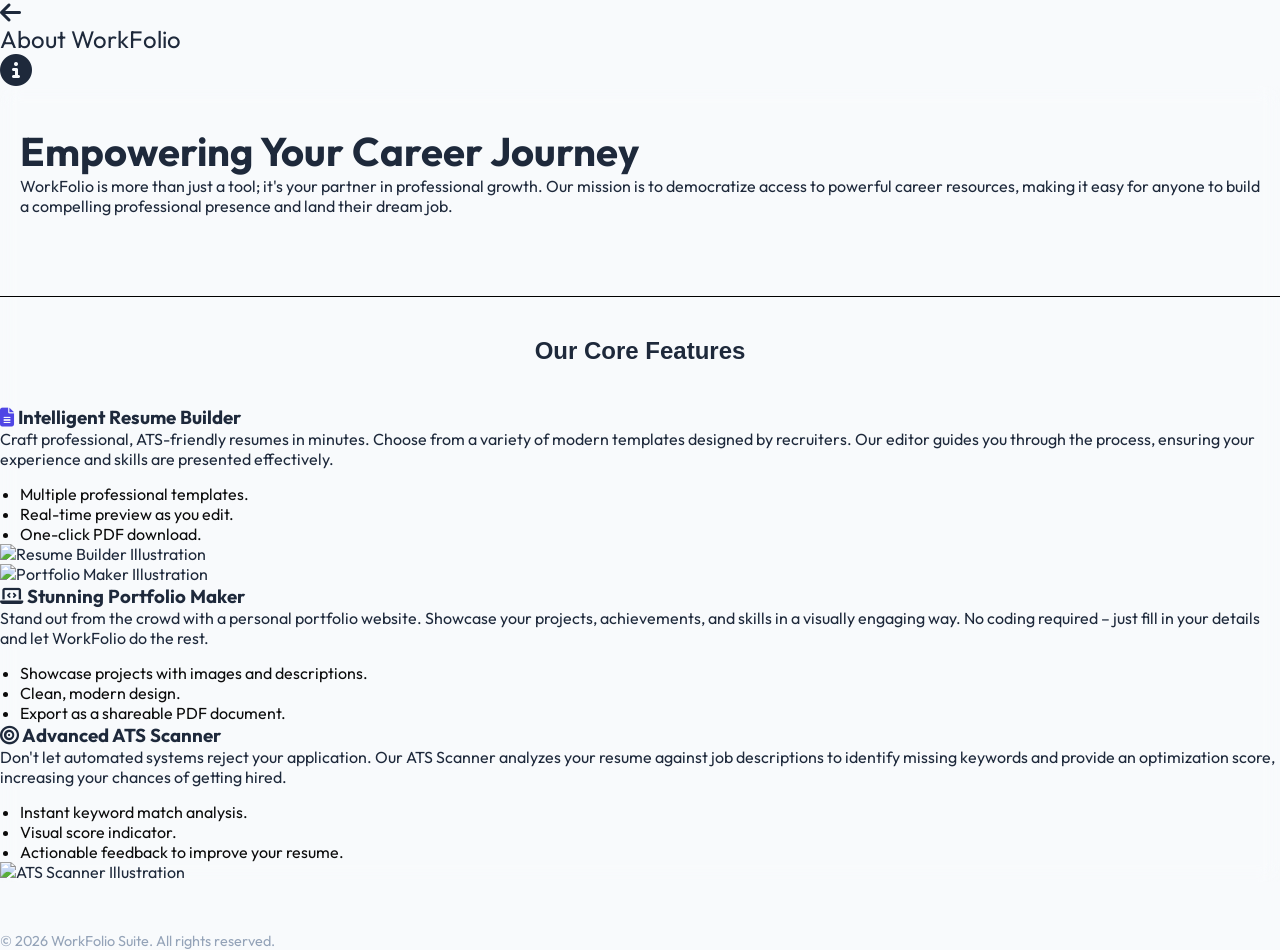
==== about.html @ a525a6b1 "Add files via upload" ====
<!DOCTYPE html>
<html lang="en">
<head>
    <meta charset="UTF-8">
    <meta name="viewport" content="width=device-width, initial-scale=1.0">
    <title>About Us | WorkFolio</title>
    <link rel="stylesheet" href="style.css">
    <link rel="stylesheet" href="https://cdnjs.cloudflare.com/ajax/libs/font-awesome/6.4.0/css/all.min.css">
</head>
<body>

    <nav class="navbar">
        <a href="index.html" class="logo" style="font-size: 1.5rem;">
            <i class="fas fa-arrow-left"></i>
        </a>
        <div class="logo-text" style="font-size: 1.5rem;">About WorkFolio</div>
        <i class="fas fa-info-circle fa-2x"></i>
    </nav>

    <div class="page-container" style="background: rgba(255, 255, 255, 0); backdrop-filter: blur(10px);">
        <section class="hero-section" style="min-height: auto; padding: 40px 20px;">
            <h1 class="hero-title" style="font-size: 2.5rem;">Empowering Your Career Journey</h1>
            <p class="intro-text">
                WorkFolio is more than just a tool; it's your partner in professional growth. 
                Our mission is to democratize access to powerful career resources, making it easy for anyone to build a compelling professional presence and land their dream job.
            </p>
        </section>
        
        <hr style="border: 0; border-top: 1px solid rgb(0, 0, 0); margin: 40px 0;">

        <section>
            <h2 style="text-align: center; font-family: 'Montserrat', sans-serif; margin-bottom: 40px; color: var(--dark);">Our Core Features</h2>
            
            <div class="info-container" style="gap: 60px;">
                
                <div class="info-content">
                    <div class="feature-box" style="border-left-color: var(--primary);">
                        <h3><i class="fas fa-file-alt" style="color: var(--primary);"></i> Intelligent Resume Builder</h3>
                        <p>
                            Craft professional, ATS-friendly resumes in minutes. Choose from a variety of modern templates designed by recruiters. Our editor guides you through the process, ensuring your experience and skills are presented effectively.
                        </p>
                        <ul style="margin-top: 15px; padding-left: 20px; color: #0c0c0c;">
                            <li>Multiple professional templates.</li>
                            <li>Real-time preview as you edit.</li>
                            <li>One-click PDF download.</li>
                        </ul>
                    </div>
                </div>
                <div class="tech-image-container">
                    <img src="C:\Users\MUHAMMED MEHRAJ\Downloads\file_00000000424471fa8d651b2b9f74dff1.png" alt="Resume Builder Illustration" class="tech-illustration" style="max-width: 400px;">
                </div>

                <div class="tech-image-container" style="order: 2;">
                    <img src="C:\Users\MUHAMMED MEHRAJ\Downloads\1770316056311.png" alt="Portfolio Maker Illustration" class="tech-illustration" style="max-width: 400px;">
                </div>
                <div class="info-content" style="order: 1;">
                    <div class="feature-box" style="border-left-color: var(--purple);">
                        <h3><i class="fas fa-laptop-code" style="color: var(--purple);"></i> Stunning Portfolio Maker</h3>
                        <p>
                            Stand out from the crowd with a personal portfolio website. Showcase your projects, achievements, and skills in a visually engaging way. No coding required – just fill in your details and let WorkFolio do the rest.
                        </p>
                        <ul style="margin-top: 15px; padding-left: 20px; color: #0c0c0c;">
                            <li>Showcase projects with images and descriptions.</li>
                            <li>Clean, modern design.</li>
                            <li>Export as a shareable PDF document.</li>
                        </ul>
                    </div>
                </div>

                <div class="info-content">
                    <div class="feature-box" style="border-left-color: var(--green);">
                        <h3><i class="fas fa-bullseye" style="color: var(--green);"></i> Advanced ATS Scanner</h3>
                        <p>
                            Don't let automated systems reject your application. Our ATS Scanner analyzes your resume against job descriptions to identify missing keywords and provide an optimization score, increasing your chances of getting hired.
                        </p>
                        <ul style="margin-top: 15px; padding-left: 20px; color: #0c0c0c;">
                            <li>Instant keyword match analysis.</li>
                            <li>Visual score indicator.</li>
                            <li>Actionable feedback to improve your resume.</li>
                        </ul>
                    </div>
                </div>
                <div class="tech-image-container">
                    <img src="C:\Users\MUHAMMED MEHRAJ\Downloads\file_00000000861c71fabd23d7d1073761e0.png" alt="ATS Scanner Illustration" class="tech-illustration" style="max-width: 400px;">
                </div>

            </div>
        </section>
    </div>
    
    <footer class="dashboard-footer" style="margin-top: 50px;">
        <p class="copyright">&copy; 2026 WorkFolio Suite. All rights reserved.</p>
    </footer>

</body>
</html>
---- style.css ----
@import url('https://fonts.googleapis.com/css2?family=Outfit:wght@300;400;600;800&display=swap');
@import url('https://fonts.googleapis.com/css2?family=Merriweather:wght@400;700&family=Open+Sans:wght@400;600;700&family=Playfair+Display:wght@700&display=swap');

:root {
    --primary: #4F46E5;
    --secondary: #ec4899;
    --text-dark: #1e293b;
    --text-light: #64748b;
    --glass-bg: rgba(255, 255, 255, 0.4);
    --glass-border: rgba(255, 255, 255, 0.6);
    --glass-shadow: 0 8px 32px 0 rgba(31, 38, 135, 0.07);
}

* { margin: 0; padding: 0; box-sizing: border-box; font-family: 'Outfit', sans-serif; }

/* === HIDE SCROLLBAR GLOBALLY === */
html, body {
    -ms-overflow-style: none;  /* IE and Edge */
    scrollbar-width: none;  /* Firefox */
}
::-webkit-scrollbar { display: none; /* Chrome, Safari and Opera */ }
html { scroll-behavior: smooth; }

body {
    background-color: #f8fafc;
    color: var(--text-dark);
    overflow-x: hidden;
    position: relative;
    min-height: 100vh;
}

/* === BACKGROUND ANIMATED ORBS === */
.bg-orb {
    position: fixed; border-radius: 50%; filter: blur(80px); z-index: -1;
    animation: floatOrb 20s infinite alternate ease-in-out;
}
.orb-1 { width: 500px; height: 500px; background: rgba(236, 72, 153, 0.2); top: -100px; left: -100px; }
.orb-2 { width: 600px; height: 600px; background: rgba(79, 70, 229, 0.2); bottom: -200px; right: -100px; animation-delay: -5s; }
.orb-3 { width: 400px; height: 400px; background: rgba(56, 189, 248, 0.2); top: 40%; left: 40%; animation-delay: -10s; }

@keyframes floatOrb {
    0% { transform: translate(0, 0) scale(1); }
    100% { transform: translate(50px, 50px) scale(1.1); }
}

/* === ADVANCED GLASSMORPHISM UTILITIES === */
.glass-panel, .glass-card, .glass-nav, .glass-footer {
    background: var(--glass-bg);
    backdrop-filter: blur(16px);
    -webkit-backdrop-filter: blur(16px);
    border: 1px solid var(--glass-border);
    box-shadow: var(--glass-shadow);
}

.text-gradient {
    background: linear-gradient(135deg, var(--primary), var(--secondary));
    -webkit-background-clip: text; background-clip: text; -webkit-text-fill-color: transparent;
}

/* === BUTTONS === */
.btn-gradient {
    background: linear-gradient(135deg, var(--primary), #8b5cf6);
    color: white; padding: 10px 24px; border-radius: 50px; text-decoration: none; font-weight: 600;
    transition: all 0.3s ease; display: inline-block; border: none; cursor: pointer;
    box-shadow: 0 4px 15px rgba(79, 70, 229, 0.3);
}
.btn-gradient:hover { transform: translateY(-2px); box-shadow: 0 8px 25px rgba(79, 70, 229, 0.4); }

.btn-outline {
    background: rgba(255, 255, 255, 0.5); color: var(--text-dark); padding: 10px 24px;
    border-radius: 50px; text-decoration: none; font-weight: 600; border: 1px solid var(--glass-border);
    transition: all 0.3s ease; display: inline-block; backdrop-filter: blur(5px);
}
.btn-outline:hover { background: white; transform: translateY(-2px); }

.btn-lg { padding: 14px 32px; font-size: 1.1rem; }
.btn-text { color: var(--text-dark); text-decoration: none; font-weight: 600; margin-right: 20px; transition: 0.3s; }
.btn-text:hover { color: var(--primary); }

/* === UNIVERSAL NAVBAR & HAMBURGER MENU === */
.glass-nav {
    position: fixed; 
    top: 20px; 
    left: 50%; 
    transform: translateX(-50%); 
    width: 90%; 
    max-width: 650px; 
    border-radius: 50px; 
    padding: 15px 30px; 
    display: flex !important; 
    justify-content: space-between !important; 
    align-items: center !important; 
    z-index: 1000;
}

.logo { display: flex; align-items: center; gap: 10px; font-weight: 800; font-size: 1.5rem; text-decoration: none; color: var(--text-dark); }

/* Force 3-Line Icon (Always block) */
.menu-toggle { display: block !important; font-size: 1.5rem; color: var(--text-dark); cursor: pointer; transition: 0.3s; }
.menu-toggle:hover { color: var(--primary); }

/* The Hidden Glass Menu */
.nav-links {
    position: absolute !important; top: 80px; right: -150%; 
    width: 260px; background: var(--glass-bg); backdrop-filter: blur(20px); -webkit-backdrop-filter: blur(20px);
    border: 1px solid var(--glass-border); box-shadow: 0 20px 40px rgba(0,0,0,0.1); border-radius: 24px;
    display: flex !important; flex-direction: column; align-items: flex-start; padding: 25px; transition: 0.4s cubic-bezier(0.4, 0, 0.2, 1);
}

.nav-links.active { right: 0 !important; }

.nav-links a {
    text-decoration: none; color: var(--text-dark); font-weight: 500; margin: 10px 0; width: 100%;
    border-bottom: 1px solid rgba(0,0,0,0.05); padding-bottom: 10px; transition: 0.3s;
}
.nav-links a:hover { color: var(--primary); }

.menu-auth { display: flex; flex-direction: column; align-items: flex-start; width: 100%; margin-top: 15px; }
.menu-auth .btn-gradient { text-align: center; display: block; width: 100%; border-bottom: none; padding: 12px; }

/* === HERO SECTION === */
.hero { min-height: 100vh; display: flex; align-items: center; justify-content: center; position: relative; padding: 120px 20px 60px; }
.hero-content { max-width: 800px; text-align: center; padding: 60px; border-radius: 30px; position: relative; z-index: 2; }
.hero h1 { font-size: clamp(3rem, 6vw, 5rem); font-weight: 800; line-height: 1.1; margin-bottom: 20px; }
.hero p { font-size: 1.2rem; color: var(--text-light); margin-bottom: 40px; line-height: 1.6; }
.button-group { display: flex; gap: 20px; justify-content: center; flex-wrap: wrap; }

.floating-icon { position: absolute; width: 60px; height: 60px; border-radius: 20px; background: rgba(255,255,255,0.7); backdrop-filter: blur(10px); border: 1px solid white; display: flex; align-items: center; justify-content: center; font-size: 1.8rem; box-shadow: var(--glass-shadow); z-index: 1; }
.float-fast { animation: float 3s ease-in-out infinite; }
.float-medium { animation: float 4s ease-in-out infinite 1s; }
.float-slow { animation: float 5s ease-in-out infinite 2s; }
@keyframes float { 0%, 100% { transform: translateY(0); } 50% { transform: translateY(-20px); } }

/* === GENERAL SECTIONS === */
.section-padding { padding: 80px 5%; max-width: 1200px; margin: 0 auto; scroll-margin-top: 100px; }
.section-title { text-align: center; margin-bottom: 50px; }
.section-title h2 { font-size: 2.5rem; font-weight: 800; color: var(--text-dark); }

/* === FEATURES GRID === */
.features-grid { display: grid; grid-template-columns: repeat(auto-fit, minmax(300px, 1fr)); gap: 30px; }
.glass-card { padding: 40px 30px; border-radius: 24px; text-align: center; transition: all 0.4s ease; }
.glass-card:hover { transform: translateY(-10px); }
.glowing-card { background: rgba(255, 255, 255, 0.6); box-shadow: 0 0 40px rgba(56, 189, 248, 0.3), inset 0 0 0 1px rgba(255,255,255,0.8); transform: scale(1.05); }
.glowing-card:hover { transform: translateY(-10px) scale(1.05); box-shadow: 0 0 60px rgba(56, 189, 248, 0.4); }
.icon-wrapper { width: 70px; height: 70px; border-radius: 20px; display: inline-flex; align-items: center; justify-content: center; font-size: 2rem; margin-bottom: 25px; box-shadow: 0 10px 20px rgba(0,0,0,0.1); }
.text-white { color: white; }
.glass-card h3 { font-size: 1.4rem; margin-bottom: 15px; color: var(--text-dark); }
.glass-card p { color: var(--text-light); line-height: 1.6; }

/* === ABOUT SECTION === */
.about-grid { display: grid; grid-template-columns: 1fr 1fr; gap: 50px; padding: 60px; border-radius: 30px; align-items: center; }
.about-text h2 { font-size: 2.5rem; margin-bottom: 20px; }
.about-text p { color: var(--text-light); line-height: 1.7; margin-bottom: 20px; font-size: 1.1rem; }
.about-visual { text-align: center; max-width: 100%; display: flex; justify-content: center; align-items: center; }
.about-visual img { width: 100%; max-width: 500px; animation: float 4s ease-in-out infinite; filter: drop-shadow(0 15px 25px rgba(37, 99, 235, 0.3)); }

/* === FAQ SECTION === */
.faq-container { padding: 40px; border-radius: 30px; max-width: 800px; margin: 0 auto; }
details { background: rgba(255,255,255,0.5); margin-bottom: 15px; border-radius: 16px; border: 1px solid white; transition: 0.3s; }
details[open] { background: white; box-shadow: 0 10px 25px rgba(0,0,0,0.05); }
summary { padding: 20px 25px; cursor: pointer; font-weight: 600; list-style: none; display: flex; justify-content: space-between; align-items: center; }
summary::-webkit-details-marker { display: none; }
summary::after { content: '\f078'; font-family: "Font Awesome 6 Free"; font-weight: 900; color: var(--primary); transition: 0.3s; }
details[open] summary::after { transform: rotate(180deg); }
.faq-content { padding: 0 25px 25px; color: var(--text-light); line-height: 1.6; border-top: 1px solid rgba(0,0,0,0.05); margin-top: 10px; padding-top: 15px; }

/* === FOOTER === */
.glass-footer { margin-top: 100px; border-radius: 30px 30px 0 0; border-bottom: none; }
.footer-content { max-width: 1200px; margin: 0 auto; padding: 40px 20px; display: flex; justify-content: space-between; align-items: center; flex-wrap: wrap; gap: 20px; }
.footer-links a { margin: 0 15px; text-decoration: none; color: var(--text-light); transition: 0.3s; font-weight: 500; }
.footer-links a:hover { color: var(--primary); }
.copyright { color: #94a3b8; font-size: 0.9rem; }

/* === SCROLL REVEAL ANIMATIONS === */
.reveal { opacity: 0; transform: translateY(40px); transition: 0.8s all cubic-bezier(0.4, 0, 0.2, 1); }
.reveal.active { opacity: 1; transform: translateY(0); }
.reveal-down { opacity: 0; transform: translateY(-40px); transition: 0.8s all cubic-bezier(0.4, 0, 0.2, 1); }
.reveal-down.active { opacity: 1; transform: translateY(0); }

/* =========================================
   AUTHENTICATION PAGE STYLES (LOGIN/REGISTER)
   ========================================= */
.auth-wrapper { min-height: 100vh; display: flex; align-items: center; justify-content: center; padding: 20px; position: relative; z-index: 2; }
.auth-box { width: 100%; max-width: 450px; padding: 50px 40px; border-radius: 30px; text-align: center; box-shadow: 0 20px 40px rgba(0,0,0,0.1); }
.auth-header { margin-bottom: 30px; }
.auth-header h2 { font-size: 2.2rem; font-weight: 800; margin-bottom: 5px; }
.input-group { position: relative; margin-bottom: 20px; }
.input-group i { position: absolute; left: 20px; top: 50%; transform: translateY(-50%); color: var(--text-light); font-size: 1.1rem; }
.input-group input { width: 100%; padding: 16px 16px 16px 50px; border-radius: 16px; border: 2px solid rgba(255, 255, 255, 0.6); background: rgba(255, 255, 255, 0.4); font-size: 1rem; color: var(--text-dark); outline: none; transition: all 0.3s ease; backdrop-filter: blur(5px); }
.input-group input:focus { background: white; border-color: var(--primary); box-shadow: 0 0 0 4px rgba(79, 70, 229, 0.15); }
.toggle-text { margin-top: 25px; color: var(--text-light); font-size: 0.95rem; }
.toggle-text span { color: var(--primary); font-weight: 800; cursor: pointer; transition: 0.3s; }
.toggle-text span:hover { color: var(--secondary); }

/* =========================================
   RESUME STUDIO STYLES
   ========================================= */
.builder-step { display: none; animation: fadeIn 0.4s ease; }
.builder-step.active-step { display: block; }
@keyframes fadeIn { from { opacity: 0; transform: translateY(10px); } to { opacity: 1; transform: translateY(0); } }
.app-container { display: grid; grid-template-columns: 320px 1fr; height: calc(100vh - 120px); gap: 30px; }
.sidebar { padding: 30px; overflow-y: auto; border-radius: 24px; display: flex; flex-direction: column; }
.preview-area { display: flex; justify-content: center; align-items: flex-start; overflow-y: auto; padding-bottom: 50px; }
.color-swatches { display: flex; gap: 10px; }
.swatch { width: 35px; height: 35px; border-radius: 50%; cursor: pointer; border: 2px solid white; box-shadow: var(--glass-shadow); transition: 0.2s; }
.swatch:hover { transform: scale(1.15); }
[contenteditable="true"] { outline: none; transition: background 0.2s, box-shadow 0.2s; border-radius: 4px; }
[contenteditable="true"]:hover { background: rgba(0, 0, 0, 0.03); box-shadow: 0 0 0 2px dashed rgba(200, 200, 200, 0.5); cursor: text; }
[contenteditable="true"]:focus { background: rgba(79, 70, 229, 0.05); box-shadow: 0 0 0 2px solid rgba(79, 70, 229, 0.3); }

/* Base Paper Layout */
.paper { 
    --res-theme: #1E293B; --res-text: #333; --res-font-main: 'Open Sans', sans-serif; --res-font-head: 'Open Sans', sans-serif; 
    background: white; width: 210mm; min-height: 297mm; box-shadow: 0 20px 50px rgba(0,0,0,0.15); margin: 0 auto; 
    transition: all 0.4s ease; box-sizing: border-box; font-family: var(--res-font-main); color: var(--res-text); text-align: left; 
}
.paper h1, .paper h2, .paper h3, .paper h4 { font-family: var(--res-font-head); margin: 0; }
.res-heading { margin-bottom: 12px; font-weight: 700; text-transform: uppercase; letter-spacing: 1px; }
.res-section { margin-bottom: 25px; }
.res-job-block { margin-bottom: 20px; }

/* === PURE CSS MINI-RESUME THUMBNAILS (1 to 8) === */
.css-thumb { width: 100%; height: 200px; background: white; border-radius: 12px; margin-bottom: 20px; box-shadow: 0 4px 10px rgba(0,0,0,0.05); border: 1px solid rgba(0,0,0,0.08); position: relative; overflow: hidden; }

/* 1. Executive */
.thumb-executive { border-top: 8px solid #1E293B; }
.thumb-executive::before { content: ''; position: absolute; top: 20px; left: 50%; transform: translateX(-50%); width: 40%; height: 8px; background: #1E293B; border-radius: 4px; box-shadow: 0 15px 0 -2px #94a3b8, 0 40px 0 -3px #cbd5e1, 0 55px 0 -3px #cbd5e1; }

/* 2. Innovator */
.thumb-innovator { background: linear-gradient(90deg, #1E293B 35%, #fff 35%); }
.thumb-innovator::before { content: ''; position: absolute; top: 20px; right: 10%; width: 45%; height: 8px; background: #cbd5e1; border-radius: 4px; box-shadow: 0 20px 0 0 #e2e8f0, 0 40px 0 0 #e2e8f0, 0 60px 0 0 #e2e8f0; }
.thumb-innovator::after { content: ''; position: absolute; top: 20px; left: 8%; width: 19%; height: 6px; background: rgba(255,255,255,0.7); border-radius: 3px; box-shadow: 0 15px 0 0 rgba(255,255,255,0.3), 0 30px 0 0 rgba(255,255,255,0.3); }

/* 3. Creative */
.thumb-creative { background: linear-gradient(180deg, #2563EB 35%, #fff 35%); }
.thumb-creative::before { content: ''; position: absolute; top: 20px; left: 10%; width: 40%; height: 10px; background: rgba(255,255,255,0.9); border-radius: 4px; box-shadow: 0 15px 0 -2px rgba(255,255,255,0.6); }
.thumb-creative::after { content: ''; position: absolute; top: 90px; left: 10%; width: 50%; height: 6px; background: #cbd5e1; border-radius: 3px; box-shadow: 0 20px 0 0 #e2e8f0, 0 40px 0 0 #e2e8f0; }

/* 4. Minimalist */
.thumb-minimalist { background: #fff; }
.thumb-minimalist::before { content: ''; position: absolute; top: 25px; left: 10%; width: 50%; height: 10px; background: #333; border-radius: 2px; }
.thumb-minimalist::after { content: ''; position: absolute; top: 60px; left: 10%; width: 80%; height: 2px; background: #e2e8f0; box-shadow: 0 25px 0 0 #f1f5f9, 0 40px 0 0 #f1f5f9, 0 55px 0 0 #f1f5f9; }

/* 5. Modernist */
.thumb-modernist { background: #fff; }
.thumb-modernist::before { content: ''; position: absolute; top: 0; left: 0; width: 100%; height: 35px; background: #1E293B; }
.thumb-modernist::after { content: ''; position: absolute; top: 35px; left: 0; width: 30%; height: 100%; background: #f1f5f9; border-right: 1px solid #e2e8f0; }

/* 6. Professional */
.thumb-professional { background: #fff; border-top: 4px solid #1E293B; border-bottom: 4px solid #1E293B; }
.thumb-professional::before { content: ''; position: absolute; top: 25px; left: 15%; width: 70%; height: 6px; background: #333; box-shadow: 0 10px 0 0 #ccc; }
.thumb-professional::after { content: ''; position: absolute; top: 50px; left: 50%; transform: translateX(-50%); width: 90%; height: 2px; background: #1E293B; }

/* 7. Startup */
.thumb-startup { background: linear-gradient(90deg, #e0e7ff 30%, #fff 30%); }
.thumb-startup::before { content: ''; position: absolute; top: 25px; left: 35%; width: 40%; height: 12px; background: #4F46E5; border-radius: 6px; }
.thumb-startup::after { content: ''; position: absolute; top: 55px; left: 35%; width: 50%; height: 4px; background: #cbd5e1; border-radius: 2px; box-shadow: 0 15px 0 0 #e2e8f0, 0 30px 0 0 #e2e8f0; }

/* 8. Academic */
.thumb-academic { background: #fff; }
.thumb-academic::before { content: ''; position: absolute; top: 20px; left: 50%; transform: translateX(-50%); width: 60%; height: 6px; background: #000; box-shadow: 0 12px 0 0 #666, 0 24px 0 0 #999; }
.thumb-academic::after { content: ''; position: absolute; top: 60px; left: 20%; width: 60%; height: 1px; background: #000; box-shadow: 0 30px 0 0 #ccc, 0 45px 0 0 #ccc, 0 60px 0 0 #ccc; }

/* === FULL TEMPLATE LAYOUTS (1 to 8) === */
.tpl-executive { padding: 50px; --res-font-head: 'Merriweather', serif; }
.tpl-executive .res-header { text-align: center; border-bottom: 3px solid var(--res-theme); padding-bottom: 20px; margin-bottom: 30px; }
.tpl-executive h1 { font-size: 2.8rem; color: var(--res-theme); }
.tpl-executive h2 { font-size: 1.2rem; color: #555; margin-top: 5px; }
.tpl-executive .res-contact { margin-top: 10px; color: #666; font-size: 0.9rem; }
.tpl-executive .res-heading { color: var(--res-theme); font-size: 1.1rem; border-bottom: 1px solid #ccc; padding-bottom: 5px; }
.tpl-executive .res-layout-grid { display: block; } 

.tpl-innovator { padding: 0; --res-font-head: 'Outfit', sans-serif; display: flex; flex-direction: column; }
.tpl-innovator .res-header { background: #f8fafc; padding: 40px 50px; border-bottom: 1px solid #eee; }
.tpl-innovator h1 { font-size: 3rem; color: var(--res-theme); }
.tpl-innovator h2 { font-size: 1.3rem; color: #444; }
.tpl-innovator .res-contact { margin-top: 15px; color: #666; }
.tpl-innovator .res-layout-grid { display: grid; grid-template-columns: 2fr 1fr; } 
.tpl-innovator .res-main { padding: 40px 30px 40px 50px; }
.tpl-innovator .res-sidebar { background: var(--res-theme); color: white; padding: 40px 50px 40px 30px; height: 100%; }
.tpl-innovator .res-sidebar .res-heading { color: white; border-bottom: 1px solid rgba(255,255,255,0.2); }
.tpl-innovator .res-main .res-heading { color: var(--res-theme); }
.tpl-innovator .res-sidebar [contenteditable="true"]:hover { background: rgba(255,255,255,0.1); }
.tpl-innovator .res-sidebar .editable-text { color: rgba(255,255,255,0.9) !important; }

.tpl-creative { padding: 0; --res-font-head: 'Outfit', sans-serif; }
.tpl-creative .res-header { background: var(--res-theme); color: white; padding: 50px; }
.tpl-creative h1 { font-size: 3.5rem; font-weight: 800; line-height: 1.1; }
.tpl-creative h2 { font-size: 1.5rem; color: rgba(255,255,255,0.9); margin-top: 10px; font-weight: 300; }
.tpl-creative .res-contact { margin-top: 20px; color: rgba(255,255,255,0.8); }
.tpl-creative .res-layout-grid { display: flex; flex-direction: row-reverse; padding: 40px 50px; gap: 40px; }
.tpl-creative .res-main { flex: 2; }
.tpl-creative .res-sidebar { flex: 1; padding-left: 30px; border-left: 2px solid #eee; }
.tpl-creative .res-heading { background: #f1f5f9; padding: 8px 15px; border-left: 4px solid var(--res-theme); color: var(--text-dark); }

.tpl-minimalist { padding: 60px; --res-font-head: 'Playfair Display', serif; }
.tpl-minimalist .res-header { margin-bottom: 40px; }
.tpl-minimalist h1 { font-size: 3rem; color: var(--text-dark); letter-spacing: 2px; }
.tpl-minimalist h2 { font-size: 1rem; color: #888; text-transform: uppercase; letter-spacing: 3px; margin-top: 10px; }
.tpl-minimalist .res-contact { margin-top: 20px; color: #555; font-size: 0.85rem; }
.tpl-minimalist .res-layout-grid { display: block; }
.tpl-minimalist .res-heading { color: var(--text-dark); font-size: 1rem; letter-spacing: 2px; border-top: 1px solid #000; padding-top: 15px; margin-top: 30px; }
.tpl-minimalist .res-job-header { display: flex; justify-content: space-between; align-items: baseline; }

.tpl-modernist { padding: 0; --res-font-head: 'Outfit', sans-serif; display: flex; flex-direction: column; }
.tpl-modernist .res-header { background: var(--res-theme); color: white; padding: 40px 50px; text-align: left; }
.tpl-modernist h1 { font-size: 3rem; color: white; }
.tpl-modernist h2 { font-size: 1.2rem; color: rgba(255,255,255,0.8); margin-top: 5px; }
.tpl-modernist .res-contact { margin-top: 15px; color: rgba(255,255,255,0.6); }
.tpl-modernist .res-layout-grid { display: grid; grid-template-columns: 1fr 2fr; min-height: 800px; }
.tpl-modernist .res-sidebar { background: #f8fafc; padding: 40px; border-right: 1px solid #e2e8f0; }
.tpl-modernist .res-main { padding: 40px 50px; }
.tpl-modernist .res-heading { color: var(--res-theme); border-bottom: 2px solid var(--res-theme); padding-bottom: 5px; margin-bottom: 20px; }

.tpl-professional { padding: 50px; --res-font-head: 'Merriweather', serif; font-family: 'Merriweather', serif; }
.tpl-professional .res-header { text-align: center; border-top: 2px solid #000; border-bottom: 2px solid #000; padding: 25px 0; margin-bottom: 30px; }
.tpl-professional h1 { font-size: 2.5rem; text-transform: uppercase; letter-spacing: 2px; color: #000; }
.tpl-professional h2 { font-size: 1.1rem; color: #333; font-style: italic; margin-top: 10px; }
.tpl-professional .res-contact { margin-top: 10px; color: #444; font-size: 0.9rem; }
.tpl-professional .res-layout-grid { display: grid; grid-template-columns: 3fr 1fr; gap: 40px; }
.tpl-professional .res-heading { color: #000; text-transform: uppercase; font-size: 1rem; border-bottom: 1px solid #ccc; padding-bottom: 5px; }

.tpl-startup { padding: 40px; --res-font-head: 'Open Sans', sans-serif; }
.tpl-startup .res-header { margin-bottom: 40px; }
.tpl-startup h1 { font-size: 3.2rem; font-weight: 800; color: var(--res-theme); }
.tpl-startup h2 { font-size: 1.3rem; color: #555; background: rgba(0,0,0,0.05); display: inline-block; padding: 5px 15px; border-radius: 20px; margin-top: 10px; }
.tpl-startup .res-contact { margin-top: 15px; color: #666; }
.tpl-startup .res-layout-grid { display: grid; grid-template-columns: 1fr 2.5fr; gap: 30px; }
.tpl-startup .res-sidebar { background: rgba(79, 70, 229, 0.05); padding: 30px; border-radius: 20px; }
.tpl-startup .res-heading { color: var(--res-theme); display: flex; align-items: center; gap: 10px; }
.tpl-startup .res-heading::before { content: ''; width: 10px; height: 10px; background: var(--res-theme); border-radius: 50%; }

.tpl-academic { padding: 50px 80px; --res-font-head: 'Playfair Display', serif; }
.tpl-academic .res-header { text-align: center; margin-bottom: 40px; }
.tpl-academic h1 { font-size: 2.8rem; color: #000; }
.tpl-academic h2 { font-size: 1.2rem; color: #555; margin-top: 5px; }
.tpl-academic .res-contact { margin-top: 10px; color: #333; }
.tpl-academic .res-layout-grid { display: block; }
.tpl-academic .res-sidebar { margin-top: 30px; }
.tpl-academic .res-heading { color: #000; text-align: center; border-top: 1px solid #000; border-bottom: 1px solid #000; padding: 8px 0; margin-top: 30px; margin-bottom: 20px; }
/* === 9. CSS THUMBNAIL: THE VISIONARY === */
.thumb-visionary { background: #fff; }
.thumb-visionary::before { 
    content: ''; position: absolute; top: 0; left: 0; width: 100%; height: 50px; background: var(--primary); 
}
.thumb-visionary::after { 
    content: ''; position: absolute; top: 70px; left: 10%; width: 50%; height: 6px; background: #333; 
    box-shadow: 0 15px 0 0 #cbd5e1, 0 30px 0 0 #cbd5e1; 
}

/* === 9. FULL TEMPLATE: THE VISIONARY === */
.tpl-visionary { padding: 0; --res-font-head: 'Outfit', sans-serif; }
.tpl-visionary .res-header { background: var(--primary); color: white; padding: 60px 50px 40px; }
.tpl-visionary h1 { font-size: 3.5rem; font-weight: 800; letter-spacing: -1px; margin-bottom: 5px; }
.tpl-visionary h2 { font-size: 1.4rem; color: rgba(255,255,255,0.9); font-weight: 400; }
.tpl-visionary .res-contact { margin-top: 15px; color: rgba(255,255,255,0.8); font-size: 0.95rem; }
.tpl-visionary .res-layout-grid { display: grid; grid-template-columns: 2fr 1fr; gap: 40px; padding: 40px 50px; }
.tpl-visionary .res-heading { 
    color: var(--primary); 
    text-transform: uppercase; 
    font-weight: 800; 
    font-size: 1.1rem; 
    border-bottom: 2px solid var(--primary); 
    padding-bottom: 8px; 
    margin-bottom: 20px; 
    letter-spacing: 1px; 
}
/* =========================================
   ULTIMATE MOBILE RESPONSIVE DESIGN
   ========================================= */

/* Tablets & Small Laptops */
@media (max-width: 1024px) {
    .app-container { display: flex; flex-direction: column; height: auto; overflow-y: visible; gap: 20px; }
    .sidebar { width: 100%; border-right: none; border-bottom: 1px solid var(--glass-border); border-radius: 20px; padding: 20px; order: 1; }
    .preview-area { order: 2; padding: 10px 0; justify-content: flex-start; overflow-x: auto; -webkit-overflow-scrolling: touch; }
    .paper { margin: 0 20px; }
}

/* Mobile Phones */
@media (max-width: 768px) {
    .desktop-only { display: none !important; }
    .glass-nav { width: 95% !important; padding: 12px 20px !important; top: 10px !important; }
    .hero { padding: 100px 15px 40px; }
    .hero h1 { font-size: 2.5rem; }
    .hero p { font-size: 1rem; }
    .button-group { flex-direction: column; width: 100%; gap: 15px; }
    .button-group a { width: 100%; text-align: center; }
    .features-grid { grid-template-columns: 1fr; gap: 20px; }
    .about-grid { grid-template-columns: 1fr; text-align: center; padding: 30px 20px; }
    .glowing-card { transform: scale(1); }
    .glowing-card:hover { transform: translateY(-5px) scale(1); }
    .auth-box { padding: 40px 20px; width: 95%; }
    .floating-icon { width: 45px; height: 45px; font-size: 1.2rem; }
}

/* Very Small Phones */
@media (max-width: 480px) {
    .section-title h2 { font-size: 2rem; }
    .paper { transform: scale(0.9); transform-origin: top left; }
}
/* =========================================
   PORTFOLIO BUILDER STYLES
   ========================================= */

.portfolio-view { display: none; animation: fadeIn 0.4s ease; }
.portfolio-view.active { display: block; }

/* Dashboard Analytics */
.analytics-grid { display: grid; grid-template-columns: repeat(auto-fit, minmax(200px, 1fr)); gap: 20px; margin-bottom: 40px; }
.stat-card { padding: 30px; border-radius: 20px; text-align: center; }
.stat-card h3 { font-size: 2.5rem; font-weight: 800; color: var(--primary); margin-bottom: 5px; }
.stat-card p { color: var(--text-light); font-weight: 600; text-transform: uppercase; font-size: 0.85rem; letter-spacing: 1px; }

/* Editor Layout */
.port-editor-container { display: grid; grid-template-columns: 350px 1fr; height: calc(100vh - 100px); gap: 30px; margin-top: 20px; }
.port-sidebar { padding: 25px; overflow-y: auto; border-radius: 24px; display: flex; flex-direction: column; gap: 20px; }
.port-canvas-wrapper { overflow-y: auto; border-radius: 24px; box-shadow: var(--glass-shadow); background: #fff; position: relative; }

/* Sidebar Controls */
.control-group { background: rgba(255,255,255,0.5); padding: 15px; border-radius: 16px; border: 1px solid var(--glass-border); }
.control-group label { display: block; font-weight: 600; margin-bottom: 8px; font-size: 0.9rem; }
.control-group input, .control-group select { width: 100%; padding: 10px; border-radius: 8px; border: 1px solid #cbd5e1; outline: none; margin-bottom: 10px; }

/* Theme Toggles */
.theme-options { display: flex; gap: 10px; }
.theme-btn { flex: 1; padding: 10px; text-align: center; border-radius: 8px; cursor: pointer; border: 2px solid transparent; font-weight: 600; transition: 0.2s; }
.theme-btn.light { background: #f8fafc; color: #1e293b; border-color: #cbd5e1; }
.theme-btn.dark { background: #1e293b; color: #fff; }

/* The Live Portfolio Canvas */
#livePortfolio { 
    --port-primary: #4F46E5; 
    --port-bg: #ffffff; 
    --port-text: #1e293b; 
    --port-font: 'Outfit', sans-serif;
    background: var(--port-bg); color: var(--port-text); font-family: var(--port-font); min-height: 100%; transition: all 0.3s ease; 
}
#livePortfolio.dark-mode { --port-bg: #0f172a; --port-text: #f8fafc; }

/* Live Editor editable states */
#livePortfolio [contenteditable="true"]:hover { outline: 2px dashed rgba(79, 70, 229, 0.5); cursor: text; border-radius: 4px; background: rgba(128,128,128,0.1); }
#livePortfolio [contenteditable="true"]:focus { outline: 2px solid var(--primary); background: transparent; }

/* =========================================
   PORTFOLIO TEMPLATES & ANIMATIONS
   ========================================= */

/* --- Keyframe Animations --- */
@keyframes portFadeUp { from { opacity: 0; transform: translateY(40px); } to { opacity: 1; transform: translateY(0); } }
@keyframes portSlideRight { from { opacity: 0; transform: translateX(-50px); } to { opacity: 1; transform: translateX(0); } }
@keyframes portFloat { 0%, 100% { transform: translateY(0); } 50% { transform: translateY(-15px); } }
@keyframes portPulse { 0%, 100% { transform: scale(1); } 50% { transform: scale(1.02); } }
@keyframes portExpand { from { clip-path: inset(0 50% 0 50%); } to { clip-path: inset(0 0 0 0); } }

/* --- CSS Thumbnails for the Selection Screen --- */
.port-thumb { height: 150px; border-radius: 8px; margin-bottom: 15px; position: relative; overflow: hidden; box-shadow: 0 4px 10px rgba(0,0,0,0.05); border: 1px solid rgba(0,0,0,0.05); }
.thumb-dev { background: #fff; border-top: 5px solid #4F46E5; }
.thumb-design { background: #4F46E5; }
.thumb-student { background: #f8fafc; border-left: 5px solid #10b981; }
.thumb-photo { background: #fff; display: grid; grid-template-columns: 1fr 1fr; gap: 2px; } .thumb-photo::before, .thumb-photo::after { content: ''; background: #cbd5e1; }
.thumb-writer { background: #fff; border-left: 20px solid #1e293b; }
.thumb-3d { background: #0f172a; } .thumb-3d::after { content: ''; position: absolute; top: 30%; left: 30%; width: 50px; height: 50px; background: #ec4899; border-radius: 50%; filter: blur(10px); }
.thumb-startup { background: linear-gradient(135deg, #4F46E5, #ec4899); }
.thumb-minimal { background: #fff; border: 2px solid #000; }
.thumb-video { background: #000; } .thumb-video::after { content: '▶'; color: rgba(255,255,255,0.5); position: absolute; top: 50%; left: 50%; transform: translate(-50%, -50%); font-size: 2rem; }
.thumb-freelance { background: #fff; } .thumb-freelance::before { content: ''; position: absolute; top: 0; right: 0; width: 60%; height: 100%; background: #fbc2eb; border-bottom-left-radius: 100%; }

/* === BLANK CANVAS & SECTION BUILDER STYLES === */
.thumb-blank { background: #f8fafc; border: 2px dashed #cbd5e1; transition: 0.3s; }
.thumb-blank:hover { border-color: var(--primary); }

/* Builder Hover Controls */
.builder-section { position: relative; transition: 0.3s; border: 2px solid transparent; border-radius: 12px; }
.builder-section:hover { border: 2px dashed rgba(79, 70, 229, 0.4); background: rgba(0,0,0,0.02); }
.section-controls { position: absolute; top: 15px; right: 15px; opacity: 0; transition: 0.3s; z-index: 10; }
.builder-section:hover .section-controls { opacity: 1; }
.section-controls button { background: #ef4444; color: white; border: none; width: 35px; height: 35px; border-radius: 50%; cursor: pointer; box-shadow: 0 4px 10px rgba(239, 68, 68, 0.3); transition: 0.2s; }
.section-controls button:hover { transform: scale(1.1); background: #dc2626; }

/* Elements */
.skill-tag { background: rgba(79, 70, 229, 0.1); color: var(--port-primary); padding: 8px 16px; border-radius: 20px; font-weight: 600; font-size: 0.9rem; }

/* Base Blank Layout (Default Fallback) */
.tpl-blank .port-hero { padding: 80px 20px; text-align: center; }
.tpl-blank .port-hero h1 { font-size: 4rem; margin-bottom: 10px; color: var(--port-text); }
.tpl-blank .port-section { padding: 40px 20px; max-width: 900px; margin: 0 auto; }
.tpl-blank .port-heading { font-size: 2rem; border-bottom: 2px solid var(--port-primary); display: inline-block; margin-bottom: 20px; }
.tpl-blank .project-grid { display: grid; grid-template-columns: repeat(auto-fit, minmax(250px, 1fr)); gap: 20px; }
.tpl-blank .project-card { border: 1px solid rgba(128,128,128,0.2); padding: 25px; border-radius: 12px; }

/* --- LIVE TEMPLATE LAYOUTS --- */

/* 1. The Developer */
.tpl-dev .port-hero { text-align: center; padding: 100px 20px; border-bottom: 1px solid rgba(128,128,128,0.2); }
.tpl-dev .port-hero h1 { font-size: 4rem; font-weight: 800; color: var(--port-primary); margin-bottom: 15px; }
.tpl-dev .port-section { padding: 60px 40px; max-width: 900px; margin: 0 auto; }
.tpl-dev .port-heading { font-size: 2rem; border-bottom: 3px solid var(--port-primary); display: inline-block; margin-bottom: 30px; }
.tpl-dev .project-grid { display: grid; grid-template-columns: repeat(auto-fit, minmax(250px, 1fr)); gap: 20px; }
.tpl-dev .project-card { border: 1px solid rgba(128,128,128,0.2); padding: 20px; border-radius: 12px; transition: 0.3s; }
.tpl-dev .project-card:hover { transform: translateY(-5px); box-shadow: 0 10px 20px rgba(0,0,0,0.05); }

/* 2. The Designer */
.tpl-design .port-hero { display: flex; align-items: center; justify-content: space-between; padding: 120px 50px; background: var(--port-primary); color: white; border-bottom-right-radius: 100px; }
.tpl-design .port-hero h1 { font-size: 5rem; font-family: 'Playfair Display', serif; }
.tpl-design .port-section { padding: 80px 50px; }
.tpl-design .port-heading { font-size: 2.5rem; font-family: 'Playfair Display', serif; margin-bottom: 40px; }
.tpl-design .project-card { background: rgba(128,128,128,0.05); padding: 30px; border-radius: 24px; border: none; }

/* 3. The Student */
.tpl-student .port-hero { padding: 80px 20px; text-align: left; max-width: 800px; margin: 0 auto; }
.tpl-student .port-hero h1 { font-size: 3rem; color: var(--port-text); border-left: 5px solid var(--port-primary); padding-left: 20px; }
.tpl-student .port-section { padding: 40px 20px; max-width: 800px; margin: 0 auto; background: rgba(128,128,128,0.05); border-radius: 16px; margin-bottom: 30px; }

/* 4. The Photographer (Animated Fade Up) */
.tpl-photo .port-hero { text-align: center; padding: 80px 20px; animation: portFadeUp 1s cubic-bezier(0.2, 0.8, 0.2, 1); }
.tpl-photo .port-hero h1 { font-size: 3.5rem; letter-spacing: 5px; text-transform: uppercase; font-weight: 300; }
.tpl-photo .port-section { padding: 40px; }
.tpl-photo .project-grid { display: grid; grid-template-columns: repeat(auto-fit, minmax(300px, 1fr)); gap: 5px; }
.tpl-photo .project-card { border-radius: 0; background: rgba(128,128,128,0.05); border: none; padding: 40px; text-align: center; animation: portFadeUp 1.2s cubic-bezier(0.2, 0.8, 0.2, 1) backwards; }
.tpl-photo .project-card:nth-child(2) { animation-delay: 0.2s; }

/* 5. The Copywriter (Animated Slide Right) */
.tpl-writer .port-hero { padding: 100px 50px; border-left: 20px solid var(--port-primary); animation: portSlideRight 0.8s ease-out; }
.tpl-writer .port-hero h1 { font-family: 'Merriweather', serif; font-size: 4.5rem; color: var(--port-text); }
.tpl-writer .port-section { padding: 60px 50px; max-width: 800px; }
.tpl-writer .port-heading { font-family: 'Merriweather', serif; font-size: 2.2rem; margin-bottom: 20px; }
.tpl-writer .project-card { border-left: 4px solid var(--port-primary); padding: 20px; border-radius: 0; background: transparent; border-top: none; border-right: none; border-bottom: none; }

/* 6. The 3D Artist (Dark Mode & Animated Float) */
.tpl-3d { background: #0f172a; color: #f8fafc; }
.tpl-3d .port-hero { text-align: center; padding: 120px 20px; animation: portFloat 6s ease-in-out infinite; }
.tpl-3d .port-hero h1 { 
    font-size: 5rem; 
    background: linear-gradient(135deg, #38bdf8, #ec4899); 
    -webkit-background-clip: text; 
    background-clip: text; 
    -webkit-text-fill-color: transparent; 
    color: transparent;
}
.tpl-3d .port-section { padding: 60px; max-width: 1000px; margin: 0 auto; }
.tpl-3d .port-heading { color: #38bdf8; }
.tpl-3d .project-card { background: rgba(255,255,255,0.05); border: 1px solid rgba(255,255,255,0.1); border-radius: 20px; backdrop-filter: blur(10px); }

/* 7. The Startup (Gradient Hero & Bounce) */
.tpl-startup .port-hero { background: linear-gradient(135deg, var(--port-primary), #8b5cf6); color: white; padding: 100px 40px; text-align: center; margin: 20px; border-radius: 30px; animation: portFadeUp 0.8s ease; }
.tpl-startup .port-hero h1 { font-size: 4rem; font-weight: 800; }
.tpl-startup .port-section { padding: 40px; }
.tpl-startup .project-card { border: none; box-shadow: 0 10px 30px rgba(0,0,0,0.08); border-radius: 24px; padding: 30px; transition: 0.4s; }
.tpl-startup .project-card:hover { transform: translateY(-10px) scale(1.02); }

/* 8. The Minimalist (Clean, Lots of Whitespace) */
.tpl-minimal .port-hero { padding: 150px 50px 80px; text-align: center; }
.tpl-minimal .port-hero h1 { font-size: 3rem; font-weight: 400; letter-spacing: -1px; }
.tpl-minimal .port-section { padding: 40px 50px; max-width: 700px; margin: 0 auto; text-align: center; }
.tpl-minimal .port-heading { text-transform: uppercase; font-size: 1rem; letter-spacing: 3px; margin-bottom: 40px; color: var(--text-light); }
.tpl-minimal .project-card { border: 1px solid #000; border-radius: 0; padding: 30px; text-align: left; }

/* 9. The Video Editor (Cinematic Dark & Pulse) */
.tpl-video { background: #000; color: #fff; }
.tpl-video .port-hero { height: 60vh; display: flex; flex-direction: column; justify-content: center; align-items: center; text-align: center; background: radial-gradient(circle at center, rgba(79,70,229,0.3) 0%, #000 70%); animation: portExpand 1.5s cubic-bezier(0.8, 0, 0.2, 1); }
.tpl-video .port-hero h1 { font-size: 4.5rem; text-transform: uppercase; font-weight: 800; animation: portPulse 4s infinite; }
.tpl-video .port-section { padding: 80px 40px; }
.tpl-video .project-card { background: #111; border: 1px solid #333; border-radius: 8px; }

/* 10. The Freelancer (Playful & Offset) */
.tpl-freelance .port-hero { padding: 100px 50px; position: relative; overflow: hidden; }
.tpl-freelance .port-hero::before { content: ''; position: absolute; top: -50px; right: -50px; width: 300px; height: 300px; background: rgba(236, 72, 153, 0.1); border-radius: 50%; z-index: 0; }
.tpl-freelance .port-hero h1 { font-size: 4rem; position: relative; z-index: 1; color: var(--port-primary); }
.tpl-freelance .port-section { padding: 60px 50px; position: relative; z-index: 1; }
.tpl-freelance .project-card { background: #fff; border: 2px solid var(--port-primary); border-radius: 20px; padding: 30px; box-shadow: 8px 8px 0px var(--port-primary); transition: 0.2s; }
.tpl-freelance .project-card:hover { transform: translate(4px, 4px); box-shadow: 4px 4px 0px var(--port-primary); }
/* =========================================
   ADVANCED RESUME BUILDER
   ========================================= */

.res-builder-container { display: grid; grid-template-columns: 400px 1fr; height: calc(100vh - 100px); gap: 20px; padding: 0 20px 20px; }

/* Editor Sidebar */
.res-editor { padding: 25px; overflow-y: auto; border-radius: 24px; display: flex; flex-direction: column; gap: 20px; }
.editor-section { background: rgba(255,255,255,0.4); padding: 20px; border-radius: 16px; border: 1px solid var(--glass-border); }
.editor-section h3 { font-size: 1.1rem; margin-bottom: 15px; display: flex; align-items: center; gap: 8px; color: var(--text-dark); }
.input-grid { display: grid; grid-template-columns: 1fr 1fr; gap: 10px; }
.input-grid input, .input-grid select, .input-grid textarea { width: 100%; padding: 10px; border-radius: 8px; border: 1px solid #cbd5e1; outline: none; font-family: inherit; }
.dynamic-item { background: white; padding: 15px; border-radius: 8px; margin-bottom: 10px; position: relative; border: 1px solid #e2e8f0; }
.delete-btn { position: absolute; top: 10px; right: 10px; color: #ef4444; background: none; border: none; cursor: pointer; }

/* Profile Photo Upload */
.profile-upload { display: flex; align-items: center; gap: 15px; margin-bottom: 15px; }
.profile-upload img { width: 60px; height: 60px; border-radius: 50%; object-fit: cover; border: 2px solid var(--primary); }

/* Strength Meter */
.strength-meter-box { background: linear-gradient(135deg, #f8fafc, #f1f5f9); padding: 20px; border-radius: 16px; border: 1px solid #e2e8f0; }
.progress-bg { width: 100%; height: 8px; background: #e2e8f0; border-radius: 4px; overflow: hidden; }
.progress-fill { height: 100%; width: 0%; background: linear-gradient(90deg, #ef4444, #f59e0b, #10b981); transition: width 0.5s ease; }

/* Drag & Drop Pills */
.drag-container { display: flex; flex-direction: column; gap: 8px; }
.drag-pill { background: white; padding: 10px 15px; border-radius: 8px; cursor: grab; display: flex; justify-content: space-between; border: 1px solid #cbd5e1; font-size: 0.9rem; font-weight: 600; }
.drag-pill:active { cursor: grabbing; opacity: 0.7; }

/* Live Preview Area */
.res-preview-wrapper { overflow-y: auto; display: flex; justify-content: center; align-items: flex-start; padding-bottom: 50px; }
.a4-paper { 
    background: white; width: 210mm; min-height: 297mm; box-shadow: 0 20px 50px rgba(0,0,0,0.15); 
    box-sizing: border-box; transition: all 0.3s ease; position: relative; overflow: hidden;
}

/* === SMART RESUME TEMPLATES (1 to 9) === */

/* Base Paper Layout */
.a4-paper {
    --res-theme: #4F46E5;
    --font-family: 'Outfit', sans-serif;
    --spacing: 15px;
    font-family: var(--font-family);
    color: #333;
    text-align: left;
}
.a4-paper h1, .a4-paper h2, .a4-paper h3 { margin: 0; }
.a4-paper .res-section { margin-bottom: 25px; }
.a4-paper .res-heading { font-size: 1.2rem; text-transform: uppercase; letter-spacing: 1px; margin-bottom: 15px; font-weight: 700; color: var(--res-theme); border-bottom: 1px solid rgba(0,0,0,0.1); padding-bottom: 5px; }
.a4-paper .item-header { display: flex; justify-content: space-between; align-items: baseline; font-weight: bold; margin-bottom: 3px; }
.a4-paper .item-date { font-size: 0.85rem; opacity: 0.8; font-weight: normal; }
.a4-paper .item-desc { font-size: 0.9rem; line-height: 1.6; opacity: 0.9; margin-bottom: 15px; }

/* Dynamic Skill Progress Bars */
.skill-item { margin-bottom: 12px; }
.skill-name { font-size: 0.9rem; font-weight: 600; margin-bottom: 4px; }
.skill-bar-bg { width: 100%; height: 6px; background: rgba(128,128,128,0.2); border-radius: 3px; overflow: hidden; }
.skill-bar-fill { height: 100%; background: var(--res-theme); transition: 0.3s; }

/* 1. THE EXECUTIVE */
.tpl-executive { padding: 50px; font-family: 'Merriweather', serif; }
.tpl-executive .res-header { text-align: center; border-bottom: 3px solid var(--res-theme); padding-bottom: 20px; margin-bottom: 30px; }
.tpl-executive h1 { font-size: 2.8rem; color: var(--res-theme); }
.tpl-executive h2 { font-size: 1.2rem; color: #555; margin-top: 5px; }
.tpl-executive .res-layout-grid { display: block; } 

/* 2. THE INNOVATOR */
.tpl-innovator { padding: 0; display: flex; flex-direction: column; }
.tpl-innovator .res-header { background: #f8fafc; padding: 40px 50px; border-bottom: 1px solid #eee; }
.tpl-innovator h1 { font-size: 3rem; color: var(--res-theme); }
.tpl-innovator h2 { font-size: 1.3rem; color: #444; }
.tpl-innovator .res-layout-grid { display: grid; grid-template-columns: 2fr 1fr; } 
.tpl-innovator .res-main { padding: 40px 30px 40px 50px; }
.tpl-innovator .res-sidebar { background: var(--res-theme); color: white; padding: 40px 50px 40px 30px; height: 100%; }
.tpl-innovator .res-sidebar .res-heading { color: white; border-bottom: 1px solid rgba(255,255,255,0.2); }
.tpl-innovator .res-sidebar .skill-bar-bg { background: rgba(255,255,255,0.2); }
.tpl-innovator .res-sidebar .skill-bar-fill { background: white; }

/* 3. THE CREATIVE */
.tpl-creative { padding: 0; }
.tpl-creative .res-header { background: var(--res-theme); color: white; padding: 50px; }
.tpl-creative h1 { font-size: 3.5rem; font-weight: 800; line-height: 1.1; }
.tpl-creative h2 { font-size: 1.5rem; color: rgba(255,255,255,0.9); margin-top: 10px; font-weight: 300; }
.tpl-creative .res-layout-grid { display: flex; flex-direction: row-reverse; padding: 40px 50px; gap: 40px; }
.tpl-creative .res-main { flex: 2; }
.tpl-creative .res-sidebar { flex: 1; padding-left: 30px; border-left: 2px solid #eee; }
.tpl-creative .res-heading { background: #f1f5f9; padding: 8px 15px; border-left: 4px solid var(--res-theme); color: #333; border-bottom: none; }

/* 4. THE MINIMALIST */
.tpl-minimalist { padding: 60px; font-family: 'Playfair Display', serif; }
.tpl-minimalist .res-header { margin-bottom: 40px; }
.tpl-minimalist h1 { font-size: 3rem; color: #333; letter-spacing: 2px; }
.tpl-minimalist h2 { font-size: 1rem; color: #888; text-transform: uppercase; letter-spacing: 3px; margin-top: 10px; }
.tpl-minimalist .res-layout-grid { display: block; }
.tpl-minimalist .res-heading { color: #333; font-size: 1rem; letter-spacing: 2px; border-top: 1px solid #000; padding-top: 15px; margin-top: 30px; }

/* 5. THE MODERNIST */
.tpl-modernist { padding: 0; display: flex; flex-direction: column; }
.tpl-modernist .res-header { background: var(--res-theme); color: white; padding: 40px 50px; text-align: left; }
.tpl-modernist h1 { font-size: 3rem; color: white; }
.tpl-modernist h2 { font-size: 1.2rem; color: rgba(255,255,255,0.8); margin-top: 5px; }
.tpl-modernist .res-layout-grid { display: grid; grid-template-columns: 1fr 2fr; min-height: 800px; }
.tpl-modernist .res-sidebar { background: #f8fafc; padding: 40px; border-right: 1px solid #e2e8f0; }
.tpl-modernist .res-main { padding: 40px 50px; }

/* 6. THE PROFESSIONAL */
.tpl-professional { padding: 50px; font-family: 'Merriweather', serif; }
.tpl-professional .res-header { text-align: center; border-top: 2px solid #000; border-bottom: 2px solid #000; padding: 25px 0; margin-bottom: 30px; }
.tpl-professional h1 { font-size: 2.5rem; text-transform: uppercase; letter-spacing: 2px; color: #000; }
.tpl-professional h2 { font-size: 1.1rem; color: #333; font-style: italic; margin-top: 10px; }
.tpl-professional .res-layout-grid { display: grid; grid-template-columns: 3fr 1fr; gap: 40px; }
.tpl-professional .res-heading { color: #000; text-transform: uppercase; font-size: 1rem; }

/* 7. THE STARTUP */
.tpl-startup { padding: 40px; font-family: 'Open Sans', sans-serif; }
.tpl-startup .res-header { margin-bottom: 40px; }
.tpl-startup h1 { font-size: 3.2rem; font-weight: 800; color: var(--res-theme); }
.tpl-startup h2 { font-size: 1.3rem; color: #555; background: rgba(0,0,0,0.05); display: inline-block; padding: 5px 15px; border-radius: 20px; margin-top: 10px; }
.tpl-startup .res-layout-grid { display: grid; grid-template-columns: 1fr 2.5fr; gap: 30px; }
.tpl-startup .res-sidebar { background: rgba(79, 70, 229, 0.05); padding: 30px; border-radius: 20px; }
.tpl-startup .res-heading { color: var(--res-theme); display: flex; align-items: center; gap: 10px; border: none; }
.tpl-startup .res-heading::before { content: ''; width: 10px; height: 10px; background: var(--res-theme); border-radius: 50%; }

/* 8. THE ACADEMIC */
.tpl-academic { padding: 50px 80px; font-family: 'Playfair Display', serif; }
.tpl-academic .res-header { text-align: center; margin-bottom: 40px; }
.tpl-academic h1 { font-size: 2.8rem; color: #000; }
.tpl-academic h2 { font-size: 1.2rem; color: #555; margin-top: 5px; }
.tpl-academic .res-layout-grid { display: block; } 
.tpl-academic .res-sidebar { margin-top: 30px; }
.tpl-academic .res-heading { color: #000; text-align: center; border-top: 1px solid #000; border-bottom: 1px solid #000; padding: 8px 0; margin-top: 30px; margin-bottom: 20px; }

/* 9. THE VISIONARY */
.tpl-visionary { padding: 0; }
.tpl-visionary .res-header { background: var(--res-theme); color: white; padding: 60px 50px 40px; }
.tpl-visionary h1 { font-size: 3.5rem; font-weight: 800; letter-spacing: -1px; margin-bottom: 5px; }
.tpl-visionary h2 { font-size: 1.4rem; color: rgba(255,255,255,0.9); font-weight: 400; }
.tpl-visionary .res-layout-grid { display: grid; grid-template-columns: 2fr 1fr; gap: 40px; padding: 40px 50px; }
.tpl-visionary .res-heading { color: var(--res-theme); text-transform: uppercase; font-weight: 800; font-size: 1.1rem; border-bottom: 2px solid var(--res-theme); padding-bottom: 8px; }
/* === CANVA-STYLE WYSIWYG EDITING === */
#resumePreview [contenteditable="true"] {
    outline: none;
    transition: all 0.2s ease;
    border-radius: 4px;
    padding: 2px 4px;
    margin: -2px -4px; /* Keeps layout from shifting due to padding */
}
#resumePreview [contenteditable="true"]:hover {
    background: rgba(0, 0, 0, 0.03);
    box-shadow: 0 0 0 2px dashed rgba(200, 200, 200, 0.5);
    cursor: text;
}
#resumePreview [contenteditable="true"]:focus {
    background: rgba(79, 70, 229, 0.05);
    box-shadow: 0 0 0 2px solid rgba(79, 70, 229, 0.3);
}
/* === SIDEBAR VISUAL TEMPLATE GALLERY === */
.template-gallery { 
    display: grid; 
    grid-template-columns: 1fr 1fr; 
    gap: 10px; 
    max-height: 280px; 
    overflow-y: auto; 
    padding-right: 5px; 
}
.template-gallery::-webkit-scrollbar { width: 4px; }
.template-gallery::-webkit-scrollbar-thumb { background: #cbd5e1; border-radius: 4px; }

.tpl-card { 
    background: rgba(255,255,255,0.6); 
    border: 2px solid transparent; 
    border-radius: 12px; 
    cursor: pointer; 
    text-align: center; 
    font-size: 0.8rem; 
    font-weight: 700; 
    color: var(--text-dark); 
    transition: 0.2s; 
    padding-bottom: 5px; 
    overflow: hidden; 
}
.tpl-card:hover { border-color: var(--primary); transform: translateY(-2px); }

/* === PURE CSS MINI-RESUME THUMBNAILS === */
.css-thumb { width: 100%; height: 90px; background: white; margin-bottom: 5px; position: relative; border-bottom: 1px solid rgba(0,0,0,0.1); }

/* 1. Executive */
.thumb-executive { border-top: 6px solid #1E293B; }
.thumb-executive::before { content: ''; position: absolute; top: 10px; left: 50%; transform: translateX(-50%); width: 40%; height: 4px; background: #1E293B; box-shadow: 0 8px 0 -1px #94a3b8, 0 16px 0 -1px #cbd5e1; }

/* 2. Innovator */
.thumb-innovator { background: linear-gradient(90deg, #1E293B 35%, #fff 35%); }
.thumb-innovator::before { content: ''; position: absolute; top: 10px; right: 10%; width: 45%; height: 4px; background: #cbd5e1; box-shadow: 0 10px 0 0 #e2e8f0, 0 20px 0 0 #e2e8f0; }

/* 3. Creative */
.thumb-creative { background: linear-gradient(180deg, #2563EB 35%, #fff 35%); }
.thumb-creative::before { content: ''; position: absolute; top: 10px; left: 10%; width: 40%; height: 6px; background: rgba(255,255,255,0.9); border-radius: 2px; }

/* 4. Minimalist */
.thumb-minimalist { background: #fff; }
.thumb-minimalist::before { content: ''; position: absolute; top: 15px; left: 10%; width: 50%; height: 6px; background: #333; }

/* 5. Modernist */
.thumb-modernist { background: #fff; }
.thumb-modernist::before { content: ''; position: absolute; top: 0; left: 0; width: 100%; height: 20px; background: #1E293B; }
.thumb-modernist::after { content: ''; position: absolute; top: 20px; left: 0; width: 30%; height: 100%; background: #f1f5f9; border-right: 1px solid #e2e8f0; }

/* 6. Professional */
.thumb-professional { background: #fff; border-top: 4px solid #1E293B; border-bottom: 4px solid #1E293B; }
.thumb-professional::before { content: ''; position: absolute; top: 15px; left: 15%; width: 70%; height: 4px; background: #333; box-shadow: 0 8px 0 0 #ccc; }

/* 7. Startup */
.thumb-startup { background: linear-gradient(90deg, #e0e7ff 30%, #fff 30%); }
.thumb-startup::before { content: ''; position: absolute; top: 15px; left: 35%; width: 40%; height: 8px; background: #4F46E5; border-radius: 4px; }

/* 8. Academic */
.thumb-academic { background: #fff; }
.thumb-academic::before { content: ''; position: absolute; top: 10px; left: 50%; transform: translateX(-50%); width: 60%; height: 4px; background: #000; box-shadow: 0 8px 0 0 #666; }

/* 9. Visionary */
.thumb-visionary { background: #fff; }
.thumb-visionary::before { content: ''; position: absolute; top: 0; left: 0; width: 100%; height: 25px; background: var(--primary); }
/* === RESUME VIEWS & LAYOUT FIX === */
.resume-view { display: none; animation: fadeIn 0.4s ease; }
.resume-view.active { display: block; }

/* Forces the editor to stay side-by-side */
.res-builder-container { 
    display: grid; 
    grid-template-columns: 400px 1fr; 
    height: calc(100vh - 100px); 
    gap: 30px; 
    max-width: 1600px; /* Gives it plenty of room so it doesn't wrap down */
    margin: 0 auto;
    align-items: start;
}
.res-preview-wrapper { 
    height: calc(100vh - 100px); /* Keeps the paper scrollable independently */
    overflow-y: auto; 
    display: flex; 
    justify-content: center; 
    padding-bottom: 50px; 
}
/* === CANVA-STYLE WYSIWYG EDITOR TOOLBAR === */
.wysiwyg-toolbar {
    position: absolute;
    top: -55px; 
    left: 50%;
    transform: translateX(-50%);
    background: white;
    padding: 6px 10px;
    border-radius: 10px;
    display: none; 
    flex-direction: row;
    gap: 8px;
    align-items: center;
    box-shadow: 0 10px 30px rgba(0,0,0,0.15);
    z-index: 100;
    white-space: nowrap;
    border: 1px solid rgba(0,0,0,0.05);
}
.wysiwyg-toolbar.active { display: flex; }

/* Toolbar Buttons & Inputs */
.wysiwyg-toolbar select, 
.wysiwyg-toolbar input[type="color"] {
    border: 1px solid #e2e8f0;
    padding: 6px 10px;
    border-radius: 6px;
    font-size: 0.85rem;
    cursor: pointer;
    background: white;
    font-family: inherit;
    width: auto;
    max-width: 140px;
}
.wysiwyg-toolbar .tool-btn {
    background: transparent;
    border: 1px solid transparent;
    border-radius: 6px;
    padding: 6px 10px;
    cursor: pointer;
    color: #475569;
    font-size: 0.9rem;
    transition: 0.2s;
    display: flex;
    align-items: center;
    justify-content: center;
}
.wysiwyg-toolbar .tool-btn:hover { background: #f1f5f9; color: var(--primary); }
.wysiwyg-toolbar .tool-btn.active { background: #e0e7ff; color: var(--primary); border-color: rgba(79, 70, 229, 0.2); }

/* Size Control Group */
.size-controls {
    display: flex;
    align-items: center;
    border: 1px solid #e2e8f0;
    border-radius: 6px;
    overflow: hidden;
}
.size-controls .tool-btn { border-radius: 0; padding: 6px 8px; font-size: 0.75rem; border: none; }
.size-controls span { font-size: 0.85rem; padding: 0 10px; min-width: 25px; text-align: center; font-weight: 600; }

/* Apply direct styles inside the A4 paper */
#resumePreview span[contenteditable="true"] { display: inline; } 
.text-bold { font-weight: 700 !important; }
.text-italic { font-style: italic !important; }
.text-underline { text-decoration: underline !important; }

/* Links inside the resume */
#resumePreview a { color: var(--res-theme); text-decoration: none; border-bottom: 1px solid var(--res-theme); }
#resumePreview a:hover { opacity: 0.8; }
/* === INDEPENDENT, INVISIBLE SCROLLBARS === */

/* 1. Lock heights so they scroll independently */
.res-editor, 
.res-preview-wrapper {
    height: calc(100vh - 120px); /* Fits perfectly under the navbar */
    overflow-y: auto; 
    
    /* Hide scrollbar for Firefox */
    scrollbar-width: none; 
    /* Hide scrollbar for older Edge/IE */
    -ms-overflow-style: none; 
}

/* 2. Hide scrollbar for Chrome, Safari, and newer Edge */
.res-editor::-webkit-scrollbar, 
.res-preview-wrapper::-webkit-scrollbar {
    display: none;
}
/* === NEW 11 THUMBNAILS === */
.thumb-elegant { background: #fff; border-top: 10px solid #f8fafc; }
.thumb-elegant::before { content: ''; position: absolute; top: 15px; left: 50%; transform: translateX(-50%); width: 30%; height: 2px; background: var(--primary); }
.thumb-corporate { background: #fff; }
.thumb-corporate::before { content: ''; position: absolute; top: 0; left: 0; width: 100%; height: 15px; background: #333; }
.thumb-corporate::after { content: ''; position: absolute; top: 15px; left: 0; width: 25%; height: 100%; background: #f1f5f9; }
.thumb-tech { background: #1e293b; border-left: 5px solid #10b981; }
.thumb-classic { background: #fff; padding: 10px; }
.thumb-classic::before { content: ''; position: absolute; top: 10px; left: 10%; width: 80%; height: 2px; background: #000; box-shadow: 0 4px 0 0 #000; }
.thumb-bold { background: #fff; border: 4px solid #000; }
.thumb-bold::before { content: ''; position: absolute; top: 5px; left: 5px; width: 40%; height: 10px; background: #000; }
.thumb-vibrant { background: linear-gradient(135deg, #ec4899, #8b5cf6); }
.thumb-split { background: linear-gradient(90deg, #1e293b 50%, #fff 50%); }
.thumb-timeline { background: #fff; border-left: 10px solid var(--primary); }
.thumb-monochrome { background: #fff; filter: grayscale(100%); border-top: 8px solid #000; }
.thumb-chic { background: #fdf2f8; border-radius: 8px; margin: 2px; height: 86px; }
.thumb-compact { background: #fff; }
.thumb-compact::before { content: ''; position: absolute; top: 5px; left: 5px; width: 90%; height: 2px; background: #94a3b8; box-shadow: 0 4px 0 0 #94a3b8, 0 8px 0 0 #94a3b8; }

/* === NEW 11 TEMPLATE LAYOUTS (10 to 20) === */

/* 10. THE ELEGANT (Soft, centered serif) */
.tpl-elegant { padding: 50px 60px; font-family: 'Playfair Display', serif; }
.tpl-elegant .res-header { text-align: center; margin-bottom: 40px; }
.tpl-elegant h1 { font-size: 3rem; font-weight: 400; color: #111; letter-spacing: 1px; }
.tpl-elegant .res-heading { text-align: center; border-bottom: 1px solid var(--res-theme); border-top: 1px solid var(--res-theme); padding: 8px 0; font-size: 1.1rem; letter-spacing: 2px; }
.tpl-elegant .res-layout-grid { display: block; }

/* 11. THE CORPORATE (Robust 2-column) */
.tpl-corporate { padding: 0; display: flex; flex-direction: column; }
.tpl-corporate .res-header { background: #1e293b; color: white; padding: 40px 50px; }
.tpl-corporate h1 { font-size: 2.8rem; color: white; }
.tpl-corporate .res-contact { color: #cbd5e1; }
.tpl-corporate .res-layout-grid { display: grid; grid-template-columns: 1fr 2.5fr; min-height: 800px; }
.tpl-corporate .res-sidebar { background: #f8fafc; padding: 40px 30px; border-right: 1px solid #e2e8f0; }
.tpl-corporate .res-main { padding: 40px 40px 40px 30px; }
.tpl-corporate .res-heading { border-bottom: 2px solid #1e293b; color: #1e293b; }

/* 12. THE TECH (Dark mode header, mono vibe) */
.tpl-tech { padding: 40px; font-family: 'Roboto Mono', monospace; background: #fff; }
.tpl-tech .res-header { background: #0f172a; color: #10b981; padding: 40px; border-radius: 12px; margin-bottom: 30px; border-left: 8px solid var(--res-theme); }
.tpl-tech h1 { font-size: 2.5rem; color: white; text-transform: uppercase; }
.tpl-tech .res-contact { color: #94a3b8; }
.tpl-tech .res-layout-grid { display: grid; grid-template-columns: 2fr 1fr; gap: 30px; }
.tpl-tech .res-heading { color: #0f172a; text-transform: uppercase; letter-spacing: 2px; }
.tpl-tech .skill-bar-fill { border-radius: 0; }

/* 13. THE CLASSIC (Harvard/Ivy Style) */
.tpl-classic { padding: 60px 70px; font-family: 'Times New Roman', serif; }
.tpl-classic .res-header { text-align: center; border-bottom: 2px solid #000; padding-bottom: 15px; margin-bottom: 25px; }
.tpl-classic h1 { font-size: 2.5rem; font-weight: bold; text-transform: uppercase; color: #000; }
.tpl-classic h2 { font-size: 1.1rem; color: #000; font-style: normal; }
.tpl-classic .res-layout-grid { display: block; }
.tpl-classic .res-heading { font-size: 1.1rem; text-transform: uppercase; color: #000; border-bottom: 1px solid #000; margin-bottom: 15px; }

/* 14. THE BOLD (Heavy contrast) */
.tpl-bold { padding: 40px; border: 8px solid #000; margin: 20px; width: calc(210mm - 40px); min-height: calc(297mm - 40px); box-sizing: border-box; }
.tpl-bold .res-header { margin-bottom: 40px; }
.tpl-bold h1 { font-size: 4rem; font-weight: 900; line-height: 1; text-transform: uppercase; color: #000; letter-spacing: -2px; }
.tpl-bold h2 { font-size: 1.5rem; font-weight: 700; color: var(--res-theme); }
.tpl-bold .res-layout-grid { display: grid; grid-template-columns: 1fr 1fr; gap: 40px; }
.tpl-bold .res-heading { font-weight: 900; font-size: 1.5rem; border-bottom: 4px solid #000; color: #000; }

/* 15. THE VIBRANT (Gradient headers) */
.tpl-vibrant { padding: 0; }
.tpl-vibrant .res-header { background: linear-gradient(135deg, var(--res-theme), #db2777); color: white; padding: 60px 50px; text-align: center; clip-path: polygon(0 0, 100% 0, 100% 85%, 0 100%); margin-bottom: 30px; }
.tpl-vibrant h1 { font-size: 3.5rem; color: white; }
.tpl-vibrant .res-layout-grid { padding: 0 50px 50px; display: block; }
.tpl-vibrant .res-heading { color: var(--res-theme); background: rgba(0,0,0,0.03); padding: 8px 15px; border-radius: 8px; border: none; }

/* 16. THE SPLIT (Perfect 50/50) */
.tpl-split { padding: 0; display: grid; grid-template-columns: 1fr 1fr; min-height: 297mm; }
.tpl-split .res-header { padding: 50px; background: var(--res-theme); color: white; grid-column: 1 / -1; }
.tpl-split h1 { font-size: 3rem; color: white; }
.tpl-split .res-layout-grid { display: contents; } /* Allows children to use parent grid */
.tpl-split .res-main { padding: 40px 50px; }
.tpl-split .res-sidebar { padding: 40px 50px; background: #f8fafc; }

/* 17. THE TIMELINE (Left border acting as line) */
.tpl-timeline { padding: 50px; }
.tpl-timeline .res-header { padding-left: 20px; border-left: 5px solid var(--res-theme); margin-bottom: 40px; }
.tpl-timeline h1 { font-size: 3rem; color: #333; }
.tpl-timeline .res-layout-grid { display: block; }
.tpl-timeline .res-section { position: relative; padding-left: 20px; border-left: 2px solid #e2e8f0; }
.tpl-timeline .res-heading { border: none; color: var(--res-theme); }
.tpl-timeline .res-heading::before { content: ''; position: absolute; left: -6px; top: 10px; width: 10px; height: 10px; background: var(--res-theme); border-radius: 50%; }

/* 18. THE MONOCHROME (Grayscale override) */
.tpl-monochrome { padding: 50px; --res-theme: #333 !important; filter: grayscale(100%); }
.tpl-monochrome .res-header { text-align: right; border-bottom: 1px solid #000; padding-bottom: 20px; margin-bottom: 40px; }
.tpl-monochrome h1 { font-size: 3.5rem; letter-spacing: -1px; }
.tpl-monochrome .res-layout-grid { display: grid; grid-template-columns: 3fr 1fr; gap: 40px; }
.tpl-monochrome .res-heading { border-bottom: 2px solid #000; }

/* 19. THE CHIC (Pastel, rounded, soft) */
.tpl-chic { padding: 40px; background: #fdf2f8; }
.tpl-chic .res-header { text-align: center; margin-bottom: 30px; }
.tpl-chic h1 { font-size: 2.8rem; color: var(--res-theme); }
.tpl-chic .res-layout-grid { background: white; border-radius: 20px; padding: 40px; box-shadow: 0 10px 30px rgba(0,0,0,0.05); display: block; }
.tpl-chic .res-heading { color: var(--res-theme); border-bottom: 2px dashed rgba(0,0,0,0.1); }

/* 20. THE COMPACT (Dense, minimal spacing for long resumes) */
.tpl-compact { padding: 30px; --spacing: 8px !important; }
.tpl-compact .res-header { display: flex; justify-content: space-between; align-items: flex-end; border-bottom: 2px solid var(--res-theme); padding-bottom: 10px; margin-bottom: 15px; }
.tpl-compact h1 { font-size: 2.2rem; margin: 0; line-height: 1; }
.tpl-compact h2 { font-size: 1rem; margin-top: 5px; }
.tpl-compact .res-contact { text-align: right; font-size: 0.8rem; }
.tpl-compact .res-layout-grid { display: grid; grid-template-columns: 3fr 1fr; gap: 20px; }
.tpl-compact .res-heading { font-size: 1rem; margin-bottom: 8px; border-bottom: 1px solid #ccc; padding-bottom: 2px; }
.tpl-compact .item-desc { font-size: 0.85rem; margin-bottom: 8px; line-height: 1.4; }
/* === PORTFOLIO ENTRANCE ANIMATIONS === */
@keyframes ptfFadeUp { from { opacity: 0; transform: translateY(40px); } to { opacity: 1; transform: translateY(0); } }
@keyframes ptfZoomIn { from { opacity: 0; transform: scale(0.95); } to { opacity: 1; transform: scale(1); } }
@keyframes ptfSlideRight { from { opacity: 0; transform: translateX(-40px); } to { opacity: 1; transform: translateX(0); } }

/* The base animation class applied by JS */
.ptf-anim-up { animation: ptfFadeUp 0.8s cubic-bezier(0.16, 1, 0.3, 1) both; }
.ptf-anim-zoom { animation: ptfZoomIn 0.8s cubic-bezier(0.16, 1, 0.3, 1) both; }
.ptf-anim-slide { animation: ptfSlideRight 0.8s cubic-bezier(0.16, 1, 0.3, 1) both; }

/* Staggered Delays for elements loading one after another */
.ptf-delay-1 { animation-delay: 0.1s; }
.ptf-delay-2 { animation-delay: 0.25s; }
.ptf-delay-3 { animation-delay: 0.4s; }
.ptf-delay-4 { animation-delay: 0.55s; }

/* === 20 PORTFOLIO TEMPLATE LAYOUTS === */
/* Base Preview Container */
.portfolio-preview-canvas {
    width: 100%; min-height: 100%; background: #fff; overflow-y: auto; overflow-x: hidden; position: relative;
    --ptf-color: #4F46E5; --ptf-font: 'Outfit', sans-serif; font-family: var(--ptf-font);
}
.ptf-section { padding: 40px; }
.ptf-title { font-size: 2.5rem; font-weight: 800; margin-bottom: 20px; }

/* 1. Minimalist */
.ptf-minimal { background: #fff; color: #111; text-align: center; }
.ptf-minimal .ptf-card { border-bottom: 1px solid #eee; padding: 20px 0; }

/* 2. Developer (Dark Mode) */
.ptf-dev { background: #0f172a; color: #e2e8f0; font-family: 'Fira Code', monospace !important; }
.ptf-dev .ptf-title { color: #10b981; }
.ptf-dev .ptf-card { background: #1e293b; padding: 20px; border-radius: 8px; border-left: 4px solid #10b981; }

/* 3. Split Screen */
.ptf-split { display: grid; grid-template-columns: 1fr 1fr; min-height: 100vh; }
.ptf-split .ptf-hero { background: var(--ptf-color); color: #fff; display: flex; flex-direction: column; justify-content: center; position: sticky; top: 0; height: 100vh; padding: 50px; }

/* 4. Glassmorphic */
.ptf-glass { background: linear-gradient(45deg, #4f46e5, #ec4899); color: #fff; }
.ptf-glass .ptf-card { background: rgba(255,255,255,0.1); backdrop-filter: blur(10px); border: 1px solid rgba(255,255,255,0.2); border-radius: 20px; padding: 30px; }

/* 5. Brutalist */
.ptf-brutal { background: #fff; color: #000; font-family: 'Space Grotesk', sans-serif; }
.ptf-brutal .ptf-title { text-transform: uppercase; font-size: 4rem; border-bottom: 5px solid #000; }
.ptf-brutal .ptf-card { border: 4px solid #000; box-shadow: 8px 8px 0 #000; background: var(--ptf-color); color: #fff; padding: 20px; margin-bottom: 20px; }

/* 6. Elegant */
.ptf-elegant { background: #fdfbf7; color: #333; font-family: 'Playfair Display', serif !important; }
.ptf-elegant .ptf-title { font-style: italic; text-align: center; }

/* 7. Sidebar */
.ptf-sidebar { display: flex; }
.ptf-sidebar .ptf-hero { width: 300px; background: #111; color: white; height: 100vh; position: sticky; top: 0; padding: 40px; }
.ptf-sidebar .ptf-content { flex: 1; padding: 40px; }

/* 8. Cyberpunk Neon */
.ptf-neon { background: #000; color: #0ff; font-family: 'Courier New', Courier, monospace; }
.ptf-neon .ptf-title { text-shadow: 0 0 10px #0ff; }
.ptf-neon .ptf-card { border: 1px solid #f0f; box-shadow: 0 0 15px rgba(255,0,255,0.3); padding: 20px; }

/* 9. SaaS Startup */
.ptf-startup { background: #f8fafc; color: #1e293b; }
.ptf-startup .ptf-card { background: #fff; border-radius: 16px; box-shadow: 0 10px 30px rgba(0,0,0,0.05); padding: 30px; transition: transform 0.3s; }

/* 10. Magazine */
.ptf-magazine { background: #fff; color: #000; column-count: 2; column-gap: 40px; padding: 50px; }
.ptf-magazine .ptf-hero { column-span: all; border-top: 4px solid #000; border-bottom: 1px solid #000; padding: 20px 0; margin-bottom: 40px; text-align: center; }

/* Add basics for 11-20 */
.ptf-cards { background: #e2e8f0; padding: 50px; } .ptf-cards .ptf-card { background: white; margin-bottom: 20px; border-radius: 20px; padding: 30px; transform: rotate(-1deg); }
.ptf-monochrome { filter: grayscale(100%); background: #fff; color: #000; }
.ptf-pastel { background: #fdf2f8; color: #831843; } .ptf-pastel .ptf-card { background: #fbcfe8; border-radius: 30px; padding: 30px; }
.ptf-terminal { background: #000; color: #22c55e; font-family: monospace; }
.ptf-architect { background: #fff; border: 1px solid #ccc; background-image: linear-gradient(#eee 1px, transparent 1px), linear-gradient(90deg, #eee 1px, transparent 1px); background-size: 20px 20px; }
.ptf-retro { background: #fbbf24; border: 5px solid #ea580c; color: #991b1b; }
.ptf-centered { display: flex; flex-direction: column; align-items: center; text-align: center; }
.ptf-gradient { background: linear-gradient(120deg, #a18cd1 0%, #fbc2eb 100%); color: white; }
.ptf-bold { font-weight: 900; letter-spacing: -2px; text-transform: uppercase; background: #000; color: #fff; }
.ptf-neumorphic { background: #e0e5ec; } .ptf-neumorphic .ptf-card { border-radius: 20px; background: #e0e5ec; box-shadow: 9px 9px 16px rgb(163,177,198,0.6), -9px -9px 16px rgba(255,255,255, 0.5); padding: 30px; }

/* Portfolio Thumbnails Pure CSS shapes */
.thumb-minimal { background: #fff; border-top: 5px solid #ccc; }
.thumb-dev { background: #1e293b; border-left: 5px solid #10b981; }
.thumb-split { background: linear-gradient(90deg, var(--primary) 50%, #fff 50%); }
.thumb-glass { background: linear-gradient(45deg, #4f46e5, #ec4899); }
.thumb-brutal { border: 4px solid #000; background: #fbbf24; }
.thumb-elegant { background: #fdfbf7; border: 1px solid #e2e8f0; }
.thumb-sidebar { background: linear-gradient(90deg, #111 30%, #fff 30%); }
.thumb-neon { background: #000; border: 2px solid #0ff; }
.thumb-startup { background: #f8fafc; border-top: 10px solid #4F46E5; }
.thumb-magazine { background: #fff; border-top: 4px solid #000; border-bottom: 1px solid #000; }
.thumb-cards { background: #e2e8f0; padding: 5px; box-shadow: inset 0 0 10px rgba(0,0,0,0.1); }
.thumb-monochrome { filter: grayscale(100%); background: #fff; border-bottom: 5px solid #000; }
.thumb-pastel { background: #fdf2f8; border-radius: 10px; border: 2px solid #fbcfe8; }
.thumb-terminal { background: #000; border-top: 5px solid #22c55e; }
.thumb-architect { background-image: linear-gradient(#ccc 1px, transparent 1px), linear-gradient(90deg, #ccc 1px, transparent 1px); background-size: 10px 10px; }
.thumb-retro { background: #fbbf24; border: 3px solid #ea580c; }
.thumb-centered { background: #fff; display: flex; justify-content: center; align-items: center; } .thumb-centered::before { content:''; width:40px; height:40px; background: var(--primary); border-radius:50%; }
.thumb-gradient { background: linear-gradient(120deg, #a18cd1, #fbc2eb); }
.thumb-bold { background: #000; border-left: 10px solid #fff; }
.thumb-neumorphic { background: #e0e5ec; box-shadow: inset 5px 5px 10px #a3b1c6, inset -5px -5px 10px #ffffff; }
/* =========================================================
   PREMIUM PORTFOLIO ANIMATIONS & BACKGROUNDS
   ========================================================= */

/* --- 1. ENTRANCE KEYFRAMES --- */
@keyframes ptfFadeUp { from { opacity: 0; transform: translateY(50px); } to { opacity: 1; transform: translateY(0); } }
@keyframes ptfZoomIn { from { opacity: 0; transform: scale(0.9); } to { opacity: 1; transform: scale(1); } }
@keyframes ptfSlideLeft { from { opacity: 0; transform: translateX(50px); } to { opacity: 1; transform: translateX(0); } }
@keyframes ptfSlideRight { from { opacity: 0; transform: translateX(-50px); } to { opacity: 1; transform: translateX(0); } }
@keyframes ptfSlam { 0% { opacity: 0; transform: scale(1.5); } 100% { opacity: 1; transform: scale(1); } }
@keyframes ptfBlurReveal { 0% { opacity: 0; filter: blur(20px); } 100% { opacity: 1; filter: blur(0); } }
@keyframes ptfTypewriter { from { clip-path: inset(0 100% 0 0); } to { clip-path: inset(0 0 0 0); } }
@keyframes ptfGlitch {
    0% { clip-path: inset(10% 0 80% 0); transform: translate(-2px, 2px); }
    20% { clip-path: inset(80% 0 5% 0); transform: translate(2px, -2px); }
    40% { clip-path: inset(40% 0 40% 0); transform: translate(2px, 2px); }
    60% { clip-path: inset(10% 0 60% 0); transform: translate(-2px, -2px); }
    100% { clip-path: inset(0 0 0 0); transform: translate(0); }
}

/* Entrance Classes */
.anim-fade-up { animation: ptfFadeUp 0.8s cubic-bezier(0.2, 0.8, 0.2, 1) both; }
.anim-zoom { animation: ptfZoomIn 0.8s cubic-bezier(0.2, 0.8, 0.2, 1) both; }
.anim-slide-l { animation: ptfSlideLeft 0.8s cubic-bezier(0.2, 0.8, 0.2, 1) both; }
.anim-slide-r { animation: ptfSlideRight 0.8s cubic-bezier(0.2, 0.8, 0.2, 1) both; }
.anim-slam { animation: ptfSlam 0.5s cubic-bezier(0.2, 0.8, 0.2, 1) both; }
.anim-blur { animation: ptfBlurReveal 1.2s ease-out both; }
.anim-type { animation: ptfTypewriter 1.5s steps(40, end) both; white-space: nowrap; overflow: hidden; display: inline-block; }
.anim-glitch { animation: ptfGlitch 0.4s cubic-bezier(0.2, 0.8, 0.2, 1) both; }

/* Delays */
.del-1 { animation-delay: 0.1s; } .del-2 { animation-delay: 0.3s; }
.del-3 { animation-delay: 0.5s; } .del-4 { animation-delay: 0.7s; }


/* --- 2. ANIMATED BACKGROUNDS & OBJECTS --- */
.ptf-bg-container { position: absolute; top: 0; left: 0; width: 100%; height: 100%; overflow: hidden; z-index: 0; pointer-events: none; }
.ptf-content-wrapper { position: relative; z-index: 10; } /* Keeps text above backgrounds */

/* Template: Glassmorphic (Floating Orbs) */
@keyframes floatOrb { 0%, 100% { transform: translateY(0) scale(1); } 50% { transform: translateY(-30px) scale(1.05); } }
.bg-orb-glass { position: absolute; border-radius: 50%; filter: blur(40px); opacity: 0.6; animation: floatOrb 8s infinite ease-in-out; }

/* Template: Developer (Moving Grid) */
@keyframes panGrid { from { transform: translateY(0); } to { transform: translateY(40px); } }
.bg-grid-dev { position: absolute; width: 100%; height: 200%; top: -100%; background-image: linear-gradient(rgba(16, 185, 129, 0.1) 1px, transparent 1px), linear-gradient(90deg, rgba(16, 185, 129, 0.1) 1px, transparent 1px); background-size: 40px 40px; animation: panGrid 3s linear infinite; }

/* Template: SaaS Startup (Floating Geometry) */
@keyframes spinGeo { 100% { transform: rotate(360deg) translateY(-20px); } }
.bg-geo { position: absolute; border: 4px solid var(--ptf-color); opacity: 0.1; animation: spinGeo 15s linear infinite; }
.bg-geo.circle { border-radius: 50%; }

/* Template: Cyberpunk (Scanlines) */
@keyframes scanline { 0% { transform: translateY(-100%); } 100% { transform: translateY(100vh); } }
.bg-scanline { position: absolute; width: 100%; height: 10px; background: rgba(0, 255, 255, 0.2); box-shadow: 0 0 20px rgba(0, 255, 255, 0.5); animation: scanline 4s linear infinite; }

/* Template: Liquid Gradient (Morphing Blob) */
@keyframes morphGradient { 0%, 100% { border-radius: 40% 60% 70% 30% / 40% 50% 60% 50%; } 34% { border-radius: 70% 30% 50% 50% / 30% 30% 70% 70%; } 67% { border-radius: 100% 60% 60% 100% / 100% 100% 60% 60%; } }
.bg-liquid { position: absolute; width: 60vw; height: 60vw; background: linear-gradient(45deg, var(--ptf-color), #fbc2eb); opacity: 0.4; filter: blur(50px); animation: morphGradient 10s infinite alternate; }

/* Template: Centered (Ripples) */
@keyframes rippleAnim { 0% { transform: scale(0.5); opacity: 1; } 100% { transform: scale(2.5); opacity: 0; } }
.bg-ripple { position: absolute; top: 50%; left: 50%; width: 200px; height: 200px; margin-top: -100px; margin-left: -100px; border: 2px solid var(--ptf-color); border-radius: 50%; opacity: 0; animation: rippleAnim 4s infinite cubic-bezier(0.1, 0.5, 0.5, 1); }
/* =========================================
   ATS SCANNER STYLES
   ========================================= */

.ats-input-grid { display: grid; grid-template-columns: 1fr 1fr; gap: 30px; margin-top: 20px; }
@media (max-width: 768px) { .ats-input-grid { grid-template-columns: 1fr; } }

/* Drag and Drop Zone */
.drop-zone { border: 2px dashed #cbd5e1; border-radius: 16px; padding: 50px 20px; cursor: pointer; transition: 0.3s; background: rgba(255,255,255,0.5); }
.drop-zone:hover, .drop-zone.dragover { border-color: var(--primary); background: rgba(79, 70, 229, 0.05); }
.drop-zone.success { border-color: #10b981; background: rgba(16, 185, 129, 0.05); }

/* Scanner Animation */
.scanner-ring { width: 150px; height: 150px; border-radius: 50%; border: 4px solid rgba(79, 70, 229, 0.2); border-top-color: var(--primary); animation: spin 1s linear infinite; position: relative; }
.scanner-ring::after { content: ''; position: absolute; top: -4px; left: -4px; right: -4px; bottom: -4px; border-radius: 50%; border: 4px solid transparent; border-bottom-color: #ec4899; animation: spin 2s linear infinite reverse; }

/* Dashboard Grids */
.ats-score-grid { display: grid; grid-template-columns: 300px 1fr; gap: 30px; margin-bottom: 30px; }
.ats-analysis-grid { display: grid; grid-template-columns: 1fr 1fr; gap: 30px; }
@media (max-width: 900px) { .ats-score-grid, .ats-analysis-grid { grid-template-columns: 1fr; } }

/* Circular Score Chart */
.circular-progress { width: 160px; height: 160px; border-radius: 50%; background: conic-gradient(var(--primary) calc(var(--score) * 1%), #e2e8f0 0); display: flex; align-items: center; justify-content: center; margin: 0 auto 15px; position: relative; transition: background 1s ease-out; }
.inner-circle { width: 130px; height: 130px; border-radius: 50%; background: white; display: flex; align-items: center; justify-content: center; font-size: 2.5rem; font-weight: 800; color: #1e293b; box-shadow: inset 0 4px 10px rgba(0,0,0,0.05); }

/* Stats Bars */
.score-details { display: flex; flex-direction: column; justify-content: center; gap: 20px; padding: 30px; }
.stat-row span { display: block; margin-bottom: 8px; font-weight: 600; font-size: 0.95rem; }

/* Keyword Tags */
.keyword-tags { display: flex; flex-wrap: wrap; gap: 8px; }
.tag { padding: 6px 12px; border-radius: 20px; font-size: 0.85rem; font-weight: 600; }
.tag-match { background: #d1fae5; color: #047857; border: 1px solid #10b981; }
.tag-miss { background: #fee2e2; color: #b91c1c; border: 1px solid #ef4444; }

/* Section Checks */
.section-check-list { list-style: none; padding: 0; display: flex; flex-direction: column; gap: 12px; }
.section-check-list li { display: flex; align-items: center; gap: 10px; font-weight: 600; font-size: 0.95rem; }
.check-pass { color: #10b981; }
.check-fail { color: #ef4444; }

/* ATS Raw View */
.ats-raw-view { background: #0f172a; color: #38bdf8; font-family: 'Courier New', monospace; padding: 20px; border-radius: 8px; height: 300px; overflow-y: auto; font-size: 0.85rem; white-space: pre-wrap; line-height: 1.5; box-shadow: inset 0 0 20px rgba(0,0,0,0.5); }
.ats-raw-view::-webkit-scrollbar { width: 6px; }
.ats-raw-view::-webkit-scrollbar-thumb { background: #475569; }

/* Tips */
.tip-card { background: rgba(79, 70, 229, 0.05); border-left: 4px solid var(--primary); padding: 15px; border-radius: 0 8px 8px 0; font-size: 0.9rem; line-height: 1.4; }
/* === ATS PREMIUM DARK DASHBOARD === */
.ats-dark-theme {
    background: linear-gradient(135deg, #1e1b4b 0%, #312e81 100%);
    border-radius: 20px;
    padding: 30px;
    box-shadow: 0 25px 50px -12px rgba(0, 0, 0, 0.5);
}

.ats-top-grid { display: grid; grid-template-columns: 300px 1fr; gap: 20px; margin-bottom: 20px; }
.ats-bottom-grid { display: grid; grid-template-columns: 1fr 1fr; gap: 20px; }
@media (max-width: 900px) { .ats-top-grid, .ats-bottom-grid { grid-template-columns: 1fr; } }

.ats-card {
    background: #0f172a; /* Deep slate */
    border: 1px solid rgba(139, 92, 246, 0.3); /* Subtle purple border */
    border-radius: 12px;
    padding: 25px;
    position: relative;
    box-shadow: 0 10px 15px -3px rgba(0, 0, 0, 0.3);
}

/* Updated Circular Progress for Dark Theme */
.ats-dark-theme .circular-progress { background: conic-gradient(#8b5cf6 calc(var(--score) * 1%), #1e293b 0); width: 140px; height: 140px; }
.ats-dark-theme .inner-circle { background: #0f172a; width: 115px; height: 115px; }

/* Progress Bars */
.stat-row { margin-bottom: 25px; }
.stat-row:last-child { margin-bottom: 0; }
.stat-row span { color: white; font-weight: 600; font-size: 1rem; display: flex; align-items: center; margin-bottom: 10px; }
.progress-bg.dark-bg { background: #1e293b; height: 12px; border-radius: 10px; overflow: hidden; }

/* Pill Tags */
.keyword-tags { display: flex; flex-wrap: wrap; gap: 10px; }
.tag-match { background: rgba(16, 185, 129, 0.1); color: #10b981; border: 1px solid #10b981; padding: 6px 16px; border-radius: 20px; font-weight: 600; box-shadow: 0 0 10px rgba(16,185,129,0.1); }
.tag-miss { background: rgba(239, 68, 68, 0.1); color: #ef4444; border: 1px solid #ef4444; padding: 6px 16px; border-radius: 20px; font-weight: 600; box-shadow: 0 0 10px rgba(239,68,68,0.1); }

/* Terminal View */
.ats-raw-view {
    background: #020617;
    color: #e2e8f0;
    font-family: 'Courier New', monospace;
    padding: 20px;
    border-radius: 8px;
    height: 300px;
    overflow-y: auto;
    font-size: 0.85rem;
    white-space: pre-wrap;
    line-height: 1.6;
    border: 1px solid rgba(255,255,255,0.05);
}
/* === PREMIUM GLASSMORPHIC EDITOR PANEL === */
.res-editor {
    display: flex;
    flex-direction: column;
    gap: 24px;
    background: transparent !important; /* Lets the website background shine through */
    box-shadow: none !important;
}

/* The Main Container Cards */
.editor-section {
    background: rgba(255, 255, 255, 0.65);
    backdrop-filter: blur(12px);
    -webkit-backdrop-filter: blur(12px);
    border: 1px solid rgba(255, 255, 255, 0.6);
    border-radius: 16px;
    padding: 24px;
    box-shadow: 0 8px 32px rgba(31, 38, 135, 0.07);
    transition: transform 0.2s ease, box-shadow 0.2s ease;
}

.editor-section:hover {
    box-shadow: 0 12px 20px rgba(31, 38, 135, 0.1);
}

/* Card Headings */
.editor-section h3 {
    margin-top: 0;
    margin-bottom: 20px;
    padding-bottom: 12px;
    border-bottom: 1px solid rgba(0, 0, 0, 0.05);
    font-size: 1.1rem;
    color: #1e293b;
    display: flex;
    align-items: center;
    gap: 10px;
    font-weight: 700;
}

/* Input Grid Spacing */
.input-grid {
    display: grid;
    grid-template-columns: 1fr 1fr;
    gap: 15px;
}

/* Premium Input Fields */
.input-grid input, .input-grid select, .editor-section textarea, .dynamic-item input, .dynamic-item textarea {
    width: 100%;
    padding: 12px 14px;
    border: 1px solid rgba(203, 213, 225, 0.6);
    border-radius: 8px;
    font-family: inherit;
    font-size: 0.9rem;
    outline: none;
    transition: all 0.3s ease;
    background: rgba(255, 255, 255, 0.8);
    color: #334155;
}

/* Glowing Focus State */
.input-grid input:focus, .input-grid select:focus, .editor-section textarea:focus, .dynamic-item input:focus, .dynamic-item textarea:focus {
    border-color: var(--primary);
    background: #ffffff;
    box-shadow: 0 0 0 3px rgba(79, 70, 229, 0.15);
}

/* Styling for the Dynamic Items (Jobs/Schools/Projects) */
.dynamic-item {
    background: rgba(255, 255, 255, 0.5);
    border: 1px solid rgba(255, 255, 255, 0.8);
    border-radius: 12px;
    padding: 18px;
    margin-bottom: 15px;
    position: relative;
    box-shadow: 0 4px 15px rgba(0,0,0,0.03);
    transition: all 0.2s ease;
}

.dynamic-item:hover {
    background: rgba(255, 255, 255, 0.9);
    border-color: rgba(79, 70, 229, 0.3); /* Subtle primary color border on hover */
}

/* Sleek Floating Delete Button */
.delete-btn {
    position: absolute;
    top: -10px;
    right: -10px;
    background: #ffffff;
    color: #ef4444;
    border: 1px solid #fee2e2;
    border-radius: 50%;
    width: 28px;
    height: 28px;
    cursor: pointer;
    display: flex;
    align-items: center;
    justify-content: center;
    box-shadow: 0 4px 6px rgba(239, 68, 68, 0.15);
    transition: all 0.2s;
    z-index: 10;
}

.delete-btn:hover { 
    background: #ef4444; 
    color: white; 
    transform: scale(1.1);
}

/* Premium Layout Drag Pills */
.drag-pill {
    background: rgba(255, 255, 255, 0.8);
    border: 1px solid rgba(203, 213, 225, 0.5);
    border-radius: 8px;
    padding: 12px 15px;
    display: flex;
    justify-content: space-between;
    align-items: center;
    font-weight: 600;
    color: #475569;
    box-shadow: 0 2px 5px rgba(0,0,0,0.02);
    transition: all 0.2s;
}

.drag-pill:hover {
    background: #ffffff;
    border-color: var(--primary);
    box-shadow: 0 4px 10px rgba(79, 70, 229, 0.1);
    transform: translateY(-2px);
}
/* === SMART JOB SEARCH DROPDOWN (LIGHT THEME) === */
.job-dropdown-list {
    display: none;
    position: absolute;
    top: 100%;
    left: 0;
    right: 0;
    background: #ffffff; /* White background */
    border: 1px solid rgba(139, 92, 246, 0.4);
    border-radius: 8px;
    margin-top: 5px;
    max-height: 250px;
    overflow-y: auto;
    z-index: 100;
    box-shadow: 0 10px 30px rgba(0,0,0,0.1); /* Softer shadow */
}

.job-dropdown-list.show {
    display: block;
}

.job-item {
    padding: 10px 15px;
    color: #334155; /* Dark slate text */
    font-size: 0.85rem;
    cursor: pointer;
    border-bottom: 1px solid rgba(0,0,0,0.05); /* Very light border */
    transition: background 0.2s;
}

.job-item:hover {
    background: rgba(139, 92, 246, 0.1); /* Subtle purple highlight */
    color: #1e293b;
    font-weight: 600;
}

/* Custom Scrollbar for the Dropdown */
.job-dropdown-list::-webkit-scrollbar { width: 6px; }
.job-dropdown-list::-webkit-scrollbar-thumb { background: #cbd5e1; border-radius: 4px; }
.job-dropdown-list::-webkit-scrollbar-track { background: #f8fafc; }

#jobSearchInput:focus, #jobDescription:focus {
    border-color: #a855f7 !important;
    background: #ffffff !important;
    box-shadow: 0 0 0 3px rgba(168, 85, 247, 0.15) !important;
}
/* === PREMIUM GLASS DROPDOWN === */
.glass-dropdown {
    width: 100%; 
    padding: 10px 15px; 
    border-radius: 8px; 
    border: 1px solid rgba(139, 92, 246, 0.4); 
    background-color: rgba(255, 255, 255, 0.7); 
    color: #334155; 
    font-size: 0.9rem; 
    outline: none; 
    transition: all 0.2s ease; 
    box-shadow: inset 0 2px 4px rgba(0,0,0,0.02); 
    cursor: pointer; 
    
    /* Removes default browser styling and adds custom purple arrow */
    appearance: none; 
    -webkit-appearance: none; 
    background-image: url("data:image/svg+xml;charset=US-ASCII,%3Csvg%20xmlns%3D%22http%3A%2F%2Fwww.w3.org%2F2000%2Fsvg%22%20width%3D%22292.4%22%20height%3D%22292.4%22%3E%3Cpath%20fill%3D%22%23a855f7%22%20d%3D%22M287%2069.4a17.6%2017.6%200%200%200-13-5.4H18.4c-5%200-9.3%201.8-12.9%205.4A17.6%2017.6%200%200%200%200%2082.2c0%205%201.8%209.3%205.4%2012.9l128%20127.9c3.6%203.6%207.8%205.4%2012.8%205.4s9.2-1.8%2012.8-5.4L287%2095c3.5-3.5%205.4-7.8%205.4-12.8%200-5-1.9-9.2-5.5-12.8z%22%2F%3E%3C%2Fsvg%3E"); 
    background-repeat: no-repeat; 
    background-position: right 12px top 50%; 
    background-size: 10px auto;
}

.glass-dropdown:hover {
    background-color: rgba(255, 255, 255, 0.9);
    border-color: #a855f7;
}

.glass-dropdown:focus {
    background-color: #ffffff;
    border-color: #a855f7;
    box-shadow: 0 0 0 3px rgba(168, 85, 247, 0.15);
}

.glass-dropdown option {
    background: #ffffff;
    color: #1e293b;
    padding: 10px;
}
/* === ISOLATED RESUME STUDIO STYLES (Paste at bottom of style.css) === */
/* === THE EDITOR SPLIT LAYOUT (No Side-Scrolling) === */
.editor-layout { 
    display: grid; 
    grid-template-columns: 380px 1fr; /* Slimmer so it fits on all laptops */
    gap: 30px; 
    align-items: start; 
}

@media (max-width: 1024px) { 
    .editor-layout { grid-template-columns: 1fr; } 
}

.editor-controls { 
    height: 85vh; 
    overflow-y: auto; 
    overflow-x: hidden; /* Absolutely prevents side-scrolling */
    padding-right: 5px; 
    
    /* Magically Hides the Scrollbar for a cleaner UI */
    -ms-overflow-style: none;  
    scrollbar-width: none;  
}
.editor-controls::-webkit-scrollbar { 
    display: none; 
}

.preview-wrapper { 
    background: #e2e8f0; 
    padding: 40px; 
    border-radius: 20px; 
    overflow-y: auto; 
    overflow-x: auto;
    height: 85vh; 
    display: flex; 
    justify-content: center; 
    align-items: flex-start; 
}
.resume-view { display: none !important; visibility: hidden !important; opacity: 0 !important; }
.resume-view.active { display: block !important; visibility: visible !important; opacity: 1 !important; animation: fadeIn 0.4s ease forwards; }

.a4-paper {
    width: 210mm;
    height: 297mm;
    max-height: 297mm;
    background: white;
    box-shadow: 0 10px 30px rgba(0,0,0,0.1);
    margin: 0 auto;
    padding: 12mm 15mm; 
    box-sizing: border-box;
    overflow: hidden; 
    position: relative;
    font-size: 0.85rem; 
    line-height: 1.4;
    color: #1e293b;
    text-align: left;
}

.a4-paper [contenteditable="true"]:hover { outline: 1px dashed rgba(168, 85, 247, 0.5); cursor: text;}
.a4-paper [contenteditable="true"]:focus { outline: 2px solid #4F46E5; background: transparent; }

.a4-paper h1 { font-size: 2rem; margin-top: 0; margin-bottom: 5px; line-height: 1.1; }
.a4-paper h2 { font-size: 1.1rem; margin-top: 0; margin-bottom: 10px; color: var(--res-theme); }
.a4-paper h3.res-heading { font-size: 1rem; margin-top: 0; margin-bottom: 6px; padding-bottom: 4px; border-bottom: 2px solid #e2e8f0; text-transform: uppercase; }
.a4-paper .res-section { margin-bottom: 12px; } 
.a4-paper .item-header { font-weight: 600; font-size: 0.9rem; margin-bottom: 2px; display: flex; justify-content: space-between; }
.a4-paper .item-desc { margin-top: 2px; margin-bottom: 0; color: #475569; }
.a4-paper ul { margin-top: 2px; padding-left: 20px; margin-bottom: 0;}

/* Templates */
.tpl-executive .res-layout-grid { display: flex; flex-direction: column; gap: 15px; }
.tpl-executive .res-sidebar { border-top: 2px solid var(--res-theme); padding-top: 15px; display: grid; grid-template-columns: 1fr 1fr; gap: 20px; }
.tpl-modern .res-layout-grid { display: grid; grid-template-columns: 32% 1fr; gap: 25px; height: 100%;}
.tpl-modern .res-sidebar { background: #f8fafc; padding: 15px; border-radius: 8px; border-left: 4px solid var(--res-theme); }
.tpl-modern .res-header { text-align: left; padding-bottom: 15px; border-bottom: 2px solid #e2e8f0; margin-bottom: 15px; }
.tpl-modern .res-contact { justify-content: flex-start !important; flex-direction: column; gap: 5px !important;}
.tpl-creative .res-layout-grid { display: grid; grid-template-columns: 1fr 35%; gap: 25px; }
.tpl-creative .res-sidebar { border-left: 2px solid #e2e8f0; padding-left: 15px; }
.tpl-creative .res-header { background: var(--res-theme); color: white; padding: 25px; border-radius: 12px; margin-bottom: 20px; }
.tpl-creative .res-header h1, .tpl-creative .res-header h2 { color: white; }
.tpl-creative .res-contact span i, .tpl-creative .res-contact a { color: white !important; }
/* === MODERN TEMPLATE GALLERY CARDS (Like Screenshot) === */
.template-card-modern {
    background: #ffffff;
    border-radius: 24px;
    padding: 20px;
    box-shadow: 0 10px 40px rgba(0,0,0,0.04);
    text-align: center;
    transition: transform 0.3s ease, box-shadow 0.3s ease;
    display: flex;
    flex-direction: column;
    align-items: center;
    border: 1px solid rgba(255,255,255,0.5);
}

.template-card-modern:hover {
    transform: translateY(-8px);
    box-shadow: 0 20px 50px rgba(124, 58, 237, 0.15);
}

.template-preview-abstract {
    width: 100%;
    height: 160px;
    border-radius: 16px;
    background: #ffffff;
    margin-bottom: 20px;
    overflow: hidden;
    display: flex;
    box-shadow: 0 4px 15px rgba(0,0,0,0.05);
    border: 1px solid #f1f5f9;
}

.template-title {
    font-size: 1.25rem;
    font-weight: 800;
    color: #1e293b;
    margin: 0 0 15px 0;
}

.template-choose-btn {
    background: linear-gradient(135deg, #7c3aed, #6366f1);
    color: white;
    border: none;
    padding: 12px 0;
    width: 100%;
    border-radius: 30px;
    font-weight: 700;
    font-size: 0.95rem;
    cursor: pointer;
    transition: opacity 0.2s ease, transform 0.2s ease;
}

.template-choose-btn:hover {
    opacity: 0.9;
    transform: scale(1.02);
}
/* === 8 DISTINCT TEMPLATE STRUCTURES === */
/* 1. Executive (Classic Top-Down) */
.tpl-executive .res-layout-grid { display: flex; flex-direction: column; gap: 15px; }
.tpl-executive .res-sidebar { border-top: 2px solid var(--res-theme); padding-top: 15px; display: grid; grid-template-columns: 1fr 1fr; gap: 20px; }

/* 2. Modern (Light Left Sidebar) */
.tpl-modern .res-layout-grid { display: grid; grid-template-columns: 32% 1fr; gap: 25px; height: 100%;}
.tpl-modern .res-sidebar { background: #f8fafc; padding: 15px; border-radius: 8px; border-left: 4px solid var(--res-theme); }
.tpl-modern .res-header { text-align: left; padding-bottom: 15px; border-bottom: 2px solid #e2e8f0; margin-bottom: 15px; }
.tpl-modern .res-contact { justify-content: flex-start !important; flex-direction: column; gap: 5px !important;}

/* 3. Creative (Right Sidebar, Solid Header) */
.tpl-creative .res-layout-grid { display: grid; grid-template-columns: 1fr 35%; gap: 25px; }
.tpl-creative .res-sidebar { border-left: 2px solid #e2e8f0; padding-left: 15px; }
.tpl-creative .res-header { background: var(--res-theme); color: white; padding: 25px; border-radius: 12px; margin-bottom: 20px; }
.tpl-creative .res-header h1, .tpl-creative .res-header h2 { color: white; }
.tpl-creative .res-contact span i, .tpl-creative .res-contact a { color: white !important; }

/* 4. Elegant (Centered, Minimal Lines) */
.tpl-elegant .res-header { text-align: center; padding-bottom: 20px; margin-bottom: 25px; }
.tpl-elegant .res-contact { justify-content: center !important; }
.tpl-elegant .res-layout-grid { display: flex; flex-direction: column; gap: 20px; }
.tpl-elegant .res-heading { text-align: center; border: none; font-size: 1.2rem; position: relative; }
.tpl-elegant .res-heading::after { content: ''; display: block; width: 40px; height: 2px; background: var(--res-theme); margin: 5px auto 0 auto; }

/* 5. Split (50/50 Dual Column) */
.tpl-split .res-header { text-align: left; background: #f8fafc; padding: 25px; border-radius: 12px; margin-bottom: 25px; border-left: 6px solid var(--res-theme); }
.tpl-split .res-layout-grid { display: grid; grid-template-columns: 1fr 1fr; gap: 30px; }
.tpl-split .res-sidebar { padding-top: 0; border: none; }

/* 6. Pure Minimalist (No borders, large type) */
.tpl-minimal .res-header h1 { font-size: 2.8rem; letter-spacing: -1px; margin-bottom: 10px; color: var(--res-theme); }
.tpl-minimal .res-contact { justify-content: flex-start !important; opacity: 0.8; }
.tpl-minimal .res-heading { border: none; font-weight: 800; text-transform: none; padding-bottom: 0; }
.tpl-minimal .res-layout-grid { display: flex; flex-direction: column; gap: 20px; }

/* 7. Dark Sidebar (Inverted Left Column) */
.tpl-dark-sidebar .res-layout-grid { display: grid; grid-template-columns: 35% 1fr; gap: 0; height: 100%; margin: -12mm -15mm; }
.tpl-dark-sidebar .res-sidebar { background: var(--res-theme); color: white; padding: 12mm 15mm; }
.tpl-dark-sidebar .res-main { padding: 12mm 15mm; }
.tpl-dark-sidebar .res-header { text-align: left; padding-bottom: 20px; border-bottom: 1px solid rgba(255,255,255,0.2); margin-bottom: 20px; color: white; }
.tpl-dark-sidebar .res-header h1, .tpl-dark-sidebar .res-header h2 { color: white; }
.tpl-dark-sidebar .res-contact span i, .tpl-dark-sidebar .res-contact a { color: rgba(255,255,255,0.8) !important; }
.tpl-dark-sidebar .res-heading { color: white; border-bottom-color: rgba(255,255,255,0.2); }
.tpl-dark-sidebar .res-main .res-heading { color: var(--res-theme); border-bottom-color: #e2e8f0; }

/* 8. Academic (Dense, Bordered Sections) */
.tpl-academic .res-header { border-bottom: 4px double var(--res-theme); padding-bottom: 15px; margin-bottom: 15px; text-align: center; }
.tpl-academic .res-layout-grid { display: flex; flex-direction: column; gap: 10px; }
.tpl-academic .res-section { border: 1px solid #e2e8f0; padding: 15px; background: #fafafa; }
.tpl-academic .res-heading { border: none; font-weight: bold; color: var(--res-theme); }

/* Start From Scratch (Blank Canvas) */
.tpl-blank .res-header { display: none; } 
.tpl-blank .res-layout-grid { display: flex; flex-direction: column; min-height: 100%; }
.tpl-blank.a4-paper { padding: 20mm; outline: 1px dashed #cbd5e1; outline-offset: -10px; }
/* =========================================================
   MOBILE RESPONSIVENESS & DEVICE SCALING
   ========================================================= */

@media (max-width: 1024px) {
    /* Stack Editor: Controls on top, Preview on bottom */
    .editor-layout { grid-template-columns: 1fr; }
    .editor-controls { height: auto; max-height: 45vh; overflow-y: auto; margin-bottom: 20px; border-bottom: 2px solid #e2e8f0; }
    .preview-wrapper { height: 55vh; padding: 15px; overflow-x: hidden; }
}

@media (max-width: 768px) {
    /* Mobile Navigation */
    .menu-toggle { display: block !important; color: var(--primary); }
    .nav-links { 
        display: none; 
        flex-direction: column; 
        position: absolute; 
        top: 100%; 
        left: 0; 
        width: 100%; 
        background: rgba(255,255,255,0.98); 
        backdrop-filter: blur(10px); 
        padding: 20px; 
        box-shadow: 0 15px 30px rgba(0,0,0,0.1); 
        border-bottom: 1px solid rgba(139,92,246,0.2); 
    }
    .nav-links.active { display: flex; }
    .menu-auth { flex-direction: column; width: 100%; align-items: flex-start; }

    /* Template Gallery Adjustments */
    .resume-view { padding: 10px; }
    #templateGrid30 { grid-template-columns: 1fr; gap: 20px; }

    /* Shrink & Wrap the Floating Toolbar */
    .wysiwyg-toolbar { 
        min-width: 90vw !important; 
        max-width: 95vw !important; 
        left: 50% !important; 
        transform: translateX(-50%); 
        flex-wrap: wrap; 
        justify-content: center; 
        padding: 8px;
    }
    .wysiwyg-toolbar > div { flex-wrap: wrap; justify-content: center; }
}
/* =========================================================
   PORTFOLIO MAKER (Webflow/Canva Style UI)
   ========================================================= */

/* Top Bar for Device Preview */
.canvas-header {
    display: flex;
    justify-content: center;
    gap: 15px;
    padding: 10px;
    background: #f1f5f9;
    border-radius: 12px 12px 0 0;
    border-bottom: 1px solid #e2e8f0;
}
.device-btn {
    background: transparent; border: none; padding: 8px 15px; border-radius: 8px;
    color: #64748b; font-size: 1.1rem; cursor: pointer; transition: 0.2s;
}
.device-btn.active { background: white; color: #4f46e5; box-shadow: 0 2px 5px rgba(0,0,0,0.05); }

/* The Live Canvas Wrapper */
.portfolio-canvas-wrapper {
    background: #e2e8f0;
    padding: 0;
    border-radius: 0 0 12px 12px;
    overflow-y: auto;
    height: 75vh;
    display: flex;
    justify-content: center;
    align-items: flex-start;
    transition: all 0.3s ease;
}

/* The Actual Website Container */
#livePortfolioSite {
    width: 100%;
    min-height: 100%;
    background: white;
    transition: width 0.3s ease;
    box-shadow: 0 10px 30px rgba(0,0,0,0.1);
    transform-origin: top center;
}
/* Mobile View Toggle */
#livePortfolioSite.mobile-view { width: 375px; border-radius: 20px; margin-top: 20px; border: 8px solid #1e293b; overflow-x: hidden; }

/* === PORTFOLIO THEME ENGINE (Injected into Canvas) === */
.pf-theme-minimal { --bg: #ffffff; --text: #111827; --surface: #f9fafb; --border: #e5e7eb; }
.pf-theme-dark { --bg: #0f172a; --text: #f8fafc; --surface: #1e293b; --border: #334155; }
.pf-theme-corporate { --bg: #f8fafc; --text: #334155; --surface: #ffffff; --border: #cbd5e1; }

.pf-site { background: var(--bg); color: var(--text); min-height: 100vh; font-family: var(--font-family, sans-serif); }
.pf-nav { display: flex; justify-content: space-between; padding: 20px 5%; border-bottom: 1px solid var(--border); }
.pf-nav a { color: var(--text); text-decoration: none; font-weight: 600; margin-left: 20px; }
.pf-hero { padding: 80px 5%; text-align: center; border-bottom: 1px solid var(--border); }
.pf-hero h1 { font-size: 3.5rem; margin-bottom: 15px; font-weight: 900; letter-spacing: -1px; }
.pf-hero p { font-size: 1.2rem; opacity: 0.8; max-width: 600px; margin: 0 auto 30px auto; line-height: 1.6; }
.pf-btn { background: var(--theme-color, #4f46e5); color: white; padding: 12px 25px; border-radius: 30px; text-decoration: none; font-weight: bold; display: inline-block; }

.pf-section { padding: 60px 5%; border-bottom: 1px solid var(--border); }
.pf-section-title { font-size: 2rem; margin-bottom: 30px; font-weight: 800; }
.pf-grid { display: grid; grid-template-columns: repeat(auto-fit, minmax(280px, 1fr)); gap: 30px; }
.pf-card { background: var(--surface); padding: 25px; border-radius: 12px; border: 1px solid var(--border); transition: 0.3s; }
.pf-card:hover { transform: translateY(-5px); box-shadow: 0 10px 20px rgba(0,0,0,0.05); }
.pf-tag { background: rgba(128,128,128,0.1); padding: 4px 10px; border-radius: 20px; font-size: 0.8rem; margin-right: 5px; display: inline-block; margin-bottom: 5px; font-weight: 600; }
/* =========================================================
   20 UNIQUE PORTFOLIO THEMES (Structural Styles)
   ========================================================= */

/* 1. Developer Terminal */
.pf-theme-terminal { background: #0a0a0a; color: #00ff00; font-family: 'Fira Code', monospace; }
.pf-theme-terminal .pf-nav { border-bottom: 1px dashed #00ff00; padding-bottom: 20px; }
.pf-theme-terminal .pf-hero h1 { font-size: 2.5rem; border-right: .15em solid #00ff00; white-space: nowrap; overflow: hidden; animation: typing 2s steps(40, end), blink-caret .75s step-end infinite; }
.pf-theme-terminal .pf-card { background: transparent; border: 1px solid #00ff00; transition: 0.2s; }
.pf-theme-terminal .pf-card:hover { background: #002200; box-shadow: 4px 4px 0 #00ff00; transform: translate(-4px, -4px); }
@keyframes typing { from { width: 0 } to { width: 100% } }
@keyframes blink-caret { from, to { border-color: transparent } 50% { border-color: #00ff00; } }

/* 2. Minimalist White (Base) */
.pf-theme-minimal { background: #ffffff; color: #111827; font-family: 'Inter', sans-serif; }

/* 3. Corporate Pro */
.pf-theme-corporate { background: #f8fafc; color: #334155; border-top: 8px solid var(--theme-color); }
.pf-theme-corporate .pf-card { border-left: 4px solid var(--theme-color); border-radius: 0 8px 8px 0; }

/* 4. Creative Grid (Masonry simulation) */
.pf-theme-creative .pf-grid { display: block; column-count: 2; column-gap: 20px; }
.pf-theme-creative .pf-card { break-inside: avoid; margin-bottom: 20px; overflow: hidden; }
.pf-theme-creative .pf-card:hover { transform: scale(1.03); }

/* 5. Glassmorphism */
.pf-theme-glass { background: linear-gradient(-45deg, #ee7752, #e73c7e, #23a6d5, #23d5ab); background-size: 400% 400%; animation: gradientBG 15s ease infinite; color: white; }
.pf-theme-glass .pf-card { background: rgba(255,255,255,0.1); backdrop-filter: blur(10px); border: 1px solid rgba(255,255,255,0.2); }
@keyframes gradientBG { 0% {background-position: 0% 50%;} 50% {background-position: 100% 50%;} 100% {background-position: 0% 50%;} }

/* 6. Neumorphism */
.pf-theme-neu { background: #e0e5ec; color: #4a5568; }
.pf-theme-neu .pf-card { background: #e0e5ec; box-shadow: 9px 9px 16px rgb(163,177,198,0.6), -9px -9px 16px rgba(255,255,255, 0.5); border: none; }

/* 7. Futuristic Neon */
.pf-theme-neon { background: #050505; color: #fff; }
.pf-theme-neon .pf-card { border: 1px solid var(--theme-color); box-shadow: 0 0 10px var(--theme-color), inset 0 0 10px rgba(0,0,0,0.5); }
.pf-theme-neon .pf-card:hover { box-shadow: 0 0 20px var(--theme-color), inset 0 0 20px var(--theme-color); }

/* 8. Retro 90s */
.pf-theme-retro { background: #c0c0c0; color: #000; font-family: 'Courier New', monospace; }
.pf-theme-retro .pf-card { border: 2px solid black; box-shadow: 4px 4px 0px black; border-radius: 0; background: #ffffcc; }

/* 9. Split Screen */
.pf-theme-split { display: flex; height: 100vh; overflow: hidden; }
.pf-theme-split .split-left { width: 40%; background: var(--theme-color); color: white; padding: 40px; display: flex; flex-direction: column; justify-content: center; }
.pf-theme-split .split-right { width: 60%; padding: 40px; overflow-y: auto; background: #fff; }

/* 10. Scroll Snap */
.pf-theme-snap { height: 100vh; overflow-y: scroll; scroll-snap-type: y mandatory; }
.pf-theme-snap .pf-section { height: 100vh; scroll-snap-align: start; display: flex; flex-direction: column; justify-content: center; }

/* 11. Card Stack */
.pf-theme-stack .pf-grid { display: flex; flex-direction: column; gap: -50px; }
.pf-theme-stack .pf-card { position: sticky; top: 100px; box-shadow: 0 -10px 20px rgba(0,0,0,0.1); }

/* 12. Sidebar Layout */
.pf-theme-sidebar { display: flex; align-items: flex-start; }
.pf-theme-sidebar .pf-nav { width: 250px; height: 100vh; position: sticky; top: 0; flex-direction: column; background: #f8fafc; border-right: 1px solid #e2e8f0; justify-content: center; gap: 20px; }
.pf-theme-sidebar .main-content { flex: 1; padding: 0 40px; }

/* 13. Timeline Story */
.pf-theme-timeline .pf-grid { border-left: 3px solid var(--theme-color); padding-left: 20px; margin-left: 20px; display: block; }
.pf-theme-timeline .pf-card { margin-bottom: 30px; position: relative; }
.pf-theme-timeline .pf-card::before { content: ''; position: absolute; left: -30px; top: 20px; width: 15px; height: 15px; border-radius: 50%; background: var(--theme-color); }

/* 14. Video/Cinematic Hero */
.pf-theme-video .pf-hero { background: radial-gradient(circle, #333 0%, #000 100%); color: white; min-height: 60vh; display: flex; flex-direction: column; justify-content: center; }

/* 15. Personal Blog */
.pf-theme-blog { max-width: 800px; margin: 0 auto; font-family: 'Georgia', serif; font-size: 1.1rem; line-height: 1.8; }
.pf-theme-blog .pf-card { border: none; border-bottom: 1px solid #eee; border-radius: 0; padding: 20px 0; }

/* 16. Portfolio Carousel */
.pf-theme-carousel .pf-grid { display: flex; overflow-x: auto; scroll-snap-type: x mandatory; gap: 20px; padding-bottom: 20px; }
.pf-theme-carousel .pf-card { min-width: 300px; scroll-snap-align: center; }

/* 17. 3D Hover Tilt */
.pf-theme-3d .pf-card { transform: perspective(1000px) rotateX(0) rotateY(0); transition: transform 0.3s; }
.pf-theme-3d .pf-card:hover { transform: perspective(1000px) rotateX(5deg) rotateY(-5deg); box-shadow: -10px 10px 20px rgba(0,0,0,0.1); }

/* 18. Brutalist */
.pf-theme-brutal { background: #fff; color: #000; font-family: 'Helvetica', Arial, sans-serif; font-weight: bold; text-transform: uppercase; }
.pf-theme-brutal .pf-card { border: 4px solid #000; box-shadow: 8px 8px 0 #000; border-radius: 0; }

/* 19. Gradient Modern */
.pf-theme-gradient { background: #fafafa; }
.pf-theme-gradient .pf-hero { background: linear-gradient(135deg, var(--theme-color), #a855f7); color: white; border-radius: 0 0 50px 50px; }

/* 20. App Dashboard */
.pf-theme-app { background: #f1f5f9; padding: 20px; }
.pf-theme-app .pf-site-inner { background: #fff; border-radius: 20px; box-shadow: 0 10px 30px rgba(0,0,0,0.05); padding: 40px; display: grid; grid-template-columns: 250px 1fr; gap: 30px; }
/* =========================================================
   AI BUILDER CHAT INTERFACE (Lovable Style)
   ========================================================= */

.ai-sidebar {
    display: flex; flex-direction: column; height: 75vh;
    background: #ffffff; border-radius: 16px; border: 1px solid #e2e8f0;
    box-shadow: 0 10px 30px rgba(0,0,0,0.05); overflow: hidden;
}
.ai-chat-header {
    background: linear-gradient(135deg, #4f46e5, #9333ea); color: white;
    padding: 15px 20px; font-weight: 700; display: flex; align-items: center; gap: 10px;
}
.ai-chat-history {
    flex-grow: 1; padding: 20px; overflow-y: auto; display: flex; flex-direction: column; gap: 15px;
    background: #f8fafc;
}
.ai-msg { max-width: 85%; padding: 12px 16px; border-radius: 12px; font-size: 0.9rem; line-height: 1.5; animation: popIn 0.3s ease; }
.ai-msg-user { align-self: flex-end; background: #4f46e5; color: white; border-bottom-right-radius: 2px; }
.ai-msg-bot { align-self: flex-start; background: #ffffff; color: #334155; border: 1px solid #e2e8f0; border-bottom-left-radius: 2px; box-shadow: 0 2px 5px rgba(0,0,0,0.02); }
.ai-input-area {
    padding: 15px; background: white; border-top: 1px solid #e2e8f0;
    display: flex; gap: 10px; align-items: center;
}
.ai-prompt-input {
    flex-grow: 1; padding: 12px 15px; border-radius: 20px; border: 1px solid #cbd5e1;
    outline: none; font-family: 'Inter', sans-serif; transition: 0.2s; background: #f1f5f9;
}
.ai-prompt-input:focus { border-color: #9333ea; background: white; box-shadow: 0 0 0 3px rgba(147,51,234,0.1); }
.ai-send-btn {
    background: #4f46e5; color: white; border: none; width: 40px; height: 40px;
    border-radius: 50%; cursor: pointer; display: flex; align-items: center; justify-content: center; transition: 0.2s;
}
.ai-send-btn:hover { background: #9333ea; transform: scale(1.05); }

/* Typing Indicator */
.typing-dots { display: flex; gap: 4px; padding: 5px; }
.typing-dots span { width: 6px; height: 6px; background: #94a3b8; border-radius: 50%; animation: blink 1.4s infinite both; }
.typing-dots span:nth-child(2) { animation-delay: 0.2s; }
.typing-dots span:nth-child(3) { animation-delay: 0.4s; }
@keyframes blink { 0%, 80%, 100% { opacity: 0.2; } 40% { opacity: 1; } }
@keyframes popIn { from { opacity: 0; transform: translateY(10px); } to { opacity: 1; transform: translateY(0); } }
/* =========================================================
   SAAS EDITOR UI (V0 / Lovable Style)
   ========================================================= */

.saas-editor-body { margin: 0; height: 100vh; display: flex; flex-direction: column; background: #0f172a; color: #f8fafc; font-family: 'Inter', sans-serif; overflow: hidden; }

/* Navigation */
.saas-nav { display: flex; justify-content: space-between; align-items: center; padding: 10px 20px; background: #1e293b; border-bottom: 1px solid #334155; height: 60px; box-sizing: border-box; }
.nav-brand { font-size: 1.2rem; font-weight: 800; letter-spacing: -0.5px; }
.nav-center { display: flex; gap: 10px; background: #0f172a; padding: 4px; border-radius: 8px; }
.nav-tab { background: transparent; border: none; color: #94a3b8; padding: 6px 16px; border-radius: 6px; cursor: pointer; font-weight: 600; transition: 0.2s; }
.nav-tab.active { background: #334155; color: white; }
.btn-primary { background: #a855f7; color: white; border: none; padding: 8px 16px; border-radius: 6px; font-weight: 600; cursor: pointer; transition: 0.2s; }
.btn-primary:hover { background: #9333ea; }
.btn-ghost { background: transparent; color: #cbd5e1; border: 1px solid #334155; padding: 8px 16px; border-radius: 6px; cursor: pointer; transition: 0.2s; margin-right: 10px; }
.btn-ghost:hover { background: #334155; }

/* Workspace Layout */
.workspace { display: flex; flex-grow: 1; height: calc(100vh - 60px); }
.sidebar-left { width: 320px; background: #1e293b; border-right: 1px solid #334155; display: flex; flex-direction: column; padding: 20px; overflow-y: auto; }
.sidebar-right { width: 300px; background: #1e293b; border-left: 1px solid #334155; padding: 20px; overflow-y: auto; }
.canvas-area { flex-grow: 1; background: #020617; display: flex; flex-direction: column; padding: 20px; align-items: center; overflow-y: auto; }

/* UI Elements */
.sidebar-header { font-size: 0.8rem; text-transform: uppercase; letter-spacing: 1px; color: #94a3b8; font-weight: 700; margin-bottom: 15px; }
.prop-group { margin-bottom: 15px; }
.prop-group label { display: block; font-size: 0.8rem; color: #94a3b8; margin-bottom: 6px; }
.prop-input { width: 100%; background: #0f172a; border: 1px solid #334155; color: white; padding: 10px; border-radius: 6px; outline: none; font-family: inherit; box-sizing: border-box; }
.prop-input:focus { border-color: #a855f7; }
.btn-icon { background: #334155; border: none; color: white; width: 28px; height: 28px; border-radius: 4px; cursor: pointer; }

/* Browser Canvas */
.canvas-toolbar { width: 100%; max-width: 1200px; background: #1e293b; border-radius: 12px 12px 0 0; display: flex; align-items: center; padding: 10px 15px; box-sizing: border-box; border: 1px solid #334155; border-bottom: none; }
.browser-dots { display: flex; gap: 6px; }
.browser-dots span { width: 12px; height: 12px; border-radius: 50%; background: #ef4444; }
.browser-dots span:nth-child(2) { background: #f59e0b; }
.browser-dots span:nth-child(3) { background: #10b981; }
.url-bar { flex-grow: 1; text-align: center; font-size: 0.8rem; color: #94a3b8; background: #0f172a; margin: 0 20px; padding: 6px; border-radius: 6px; }
.device-toggles button { background: none; border: none; color: #94a3b8; cursor: pointer; padding: 5px; transition: 0.2s; }
.device-toggles button:hover { color: white; }
.iframe-container { width: 100%; max-width: 1200px; height: 100%; background: white; border-radius: 0 0 12px 12px; transition: width 0.3s ease; border: 1px solid #334155; overflow: hidden; }
#livePreview { width: 100%; height: 100%; border: none; }

/* Templates & AI */
.tpl-btn { width: 100%; background: #0f172a; border: 1px solid #334155; padding: 12px; border-radius: 8px; color: white; text-align: left; cursor: pointer; margin-bottom: 10px; transition: 0.2s; display: flex; justify-content: space-between; align-items: center; }
.tpl-btn:hover { border-color: #a855f7; transform: translateX(2px); }
.tpl-btn.active { border-color: #a855f7; background: rgba(168, 85, 247, 0.1); }

.ai-chat-box { flex-grow: 1; background: #0f172a; border-radius: 8px; border: 1px solid #334155; padding: 15px; overflow-y: auto; display: flex; flex-direction: column; gap: 10px; margin-bottom: 10px; }
.ai-bubble { padding: 10px 12px; border-radius: 8px; font-size: 0.85rem; max-width: 85%; }
.ai-bubble.bot { background: #1e293b; align-self: flex-start; color: #cbd5e1; }
.ai-bubble.user { background: #a855f7; align-self: flex-end; color: white; }
.ai-input-wrapper { display: flex; gap: 10px; }
.ai-input-wrapper input { flex-grow: 1; background: #0f172a; border: 1px solid #334155; color: white; padding: 10px 15px; border-radius: 20px; outline: none; }
.ai-input-wrapper button { background: #a855f7; border: none; color: white; width: 40px; height: 40px; border-radius: 50%; cursor: pointer; }

/* Command Palette */
.modal-overlay { position: fixed; top: 0; left: 0; width: 100%; height: 100%; background: rgba(0,0,0,0.5); backdrop-filter: blur(5px); z-index: 9999; display: none; align-items: flex-start; justify-content: center; padding-top: 10vh; }
.modal-overlay.active { display: flex; }
.cmd-box { background: #1e293b; width: 600px; border-radius: 12px; border: 1px solid #334155; box-shadow: 0 25px 50px rgba(0,0,0,0.3); overflow: hidden; }
.cmd-box input { width: 100%; background: transparent; border: none; padding: 20px; color: white; font-size: 1.2rem; border-bottom: 1px solid #334155; outline: none; }
.cmd-list { padding: 10px; }
.cmd-item { padding: 15px 20px; color: #cbd5e1; cursor: pointer; border-radius: 8px; display: flex; gap: 15px; align-items: center; }
.cmd-item:hover { background: #334155; color: white; }
/* =========================================================
   DASHBOARD & DEPLOYMENT UI (Vercel Style)
   ========================================================= */

/* Dashboard View */
.dashboard-container { padding: 40px; max-width: 1400px; margin: 0 auto; color: white; }
.dashboard-header { display: flex; justify-content: space-between; align-items: center; margin-bottom: 40px; border-bottom: 1px solid #334155; padding-bottom: 20px; }
.project-grid { display: grid; grid-template-columns: repeat(auto-fill, minmax(320px, 1fr)); gap: 25px; }
.project-card { background: #1e293b; border: 1px solid #334155; border-radius: 12px; overflow: hidden; transition: 0.2s; cursor: pointer; display: flex; flex-direction: column; }
.project-card:hover { border-color: #a855f7; transform: translateY(-4px); box-shadow: 0 10px 30px rgba(0,0,0,0.2); }
.project-preview { height: 160px; background: #0f172a; border-bottom: 1px solid #334155; display: flex; align-items: center; justify-content: center; color: #64748b; font-size: 3rem; }
.project-info { padding: 20px; flex-grow: 1; }
.project-title { font-size: 1.2rem; font-weight: 700; margin-bottom: 8px; color: white; }
.project-meta { font-size: 0.85rem; color: #94a3b8; display: flex; justify-content: space-between; }
.project-actions { display: flex; gap: 10px; padding: 15px 20px; background: #0f172a; border-top: 1px solid #334155; }
.project-actions button { flex: 1; padding: 8px; border-radius: 6px; font-weight: 600; cursor: pointer; border: none; transition: 0.2s; font-size: 0.85rem; }
.btn-edit { background: #334155; color: white; }
.btn-edit:hover { background: #475569; }
.btn-del { background: transparent; color: #ef4444; border: 1px solid rgba(239, 68, 68, 0.3) !important; }
.btn-del:hover { background: rgba(239, 68, 68, 0.1); }

/* Deployment Modal */
.deploy-modal { position: fixed; top: 0; left: 0; width: 100%; height: 100%; background: rgba(2, 6, 23, 0.85); backdrop-filter: blur(8px); z-index: 100000; display: none; align-items: center; justify-content: center; }
.deploy-modal.active { display: flex; }
.deploy-box { background: #1e293b; width: 450px; border-radius: 16px; border: 1px solid #334155; padding: 30px; box-shadow: 0 25px 50px rgba(0,0,0,0.5); text-align: center; }
.deploy-icon { font-size: 3rem; color: #10b981; margin-bottom: 20px; }
.deploy-spinner { width: 50px; height: 50px; border: 4px solid #334155; border-top-color: #a855f7; border-radius: 50%; animation: spin 1s linear infinite; margin: 0 auto 20px auto; }
.deploy-status { font-size: 1.1rem; font-weight: 600; color: white; margin-bottom: 10px; }
.deploy-logs { font-family: 'Fira Code', monospace; font-size: 0.8rem; color: #94a3b8; text-align: left; background: #0f172a; padding: 15px; border-radius: 8px; height: 100px; overflow: hidden; margin-bottom: 20px; }
.deploy-link { display: none; background: #0f172a; padding: 15px; border-radius: 8px; border: 1px solid #10b981; color: #10b981; font-weight: bold; word-break: break-all; }
@keyframes spin { to { transform: rotate(360deg); } }
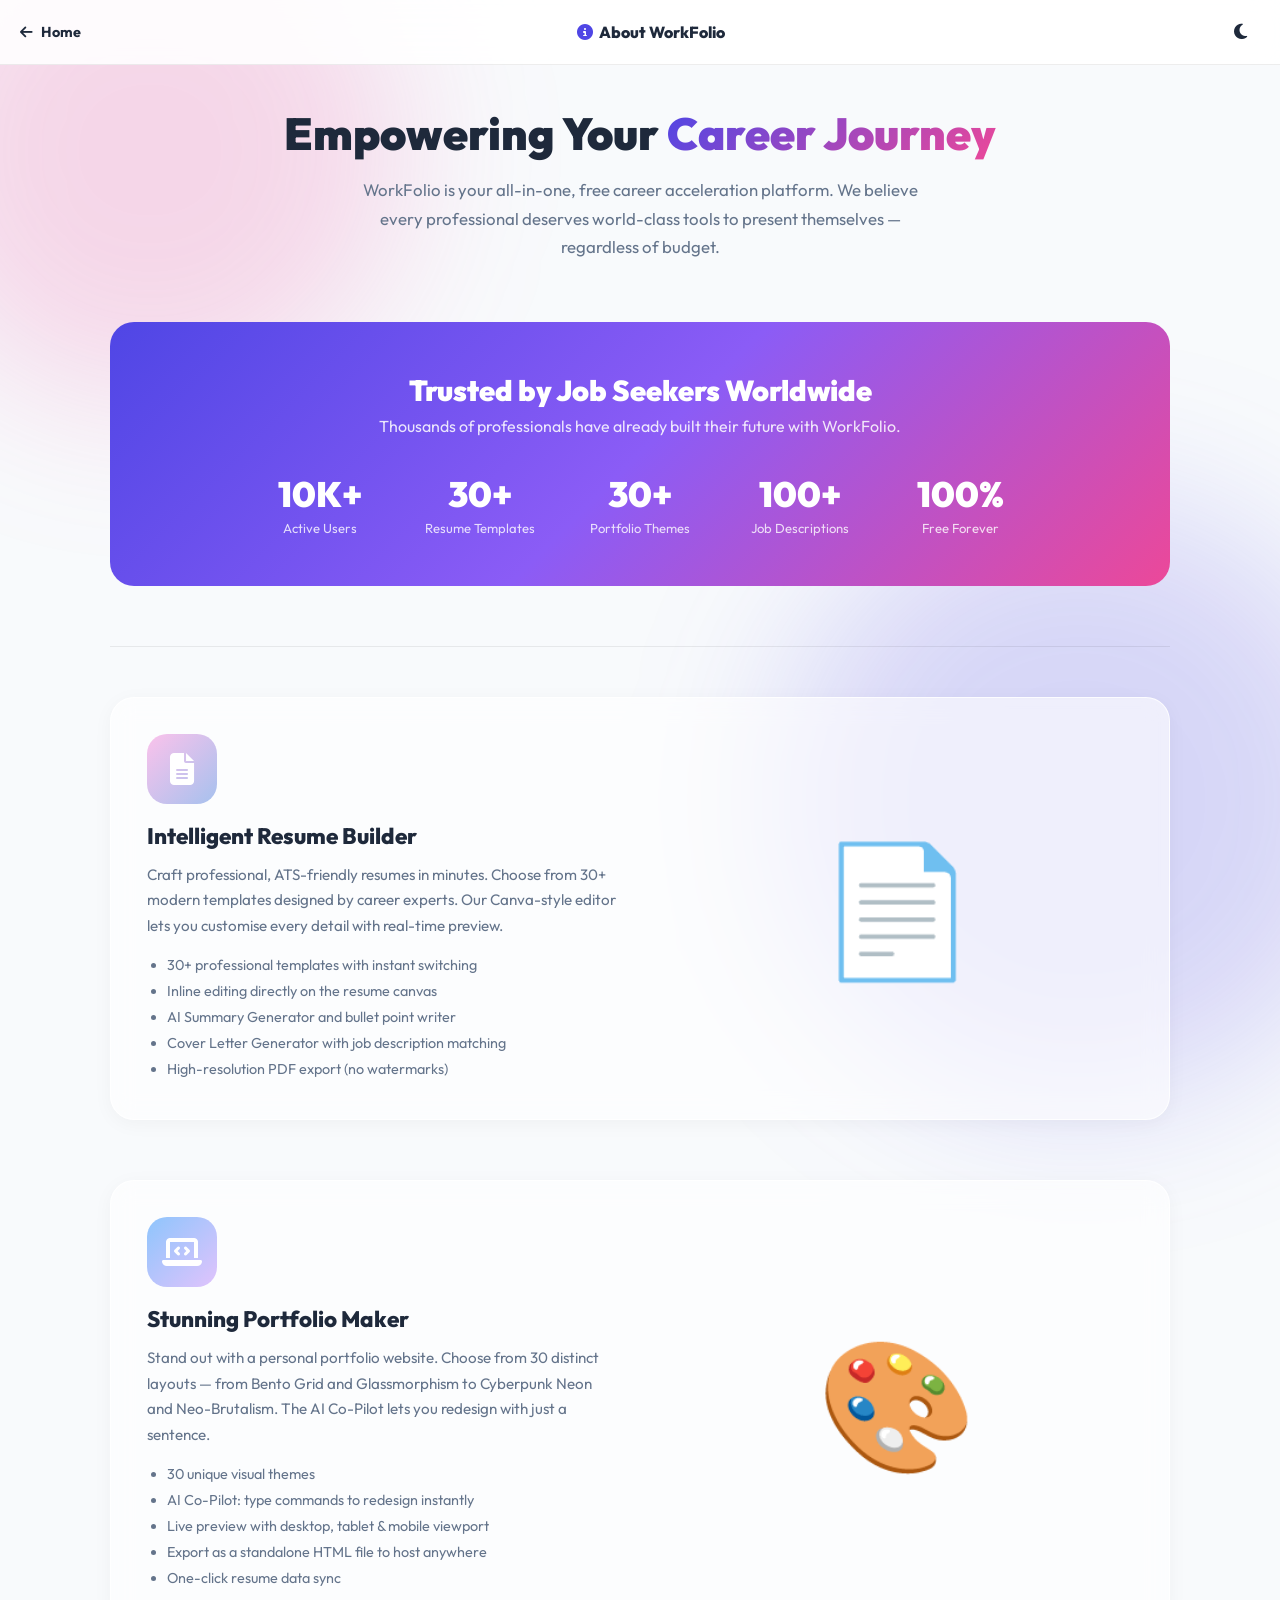
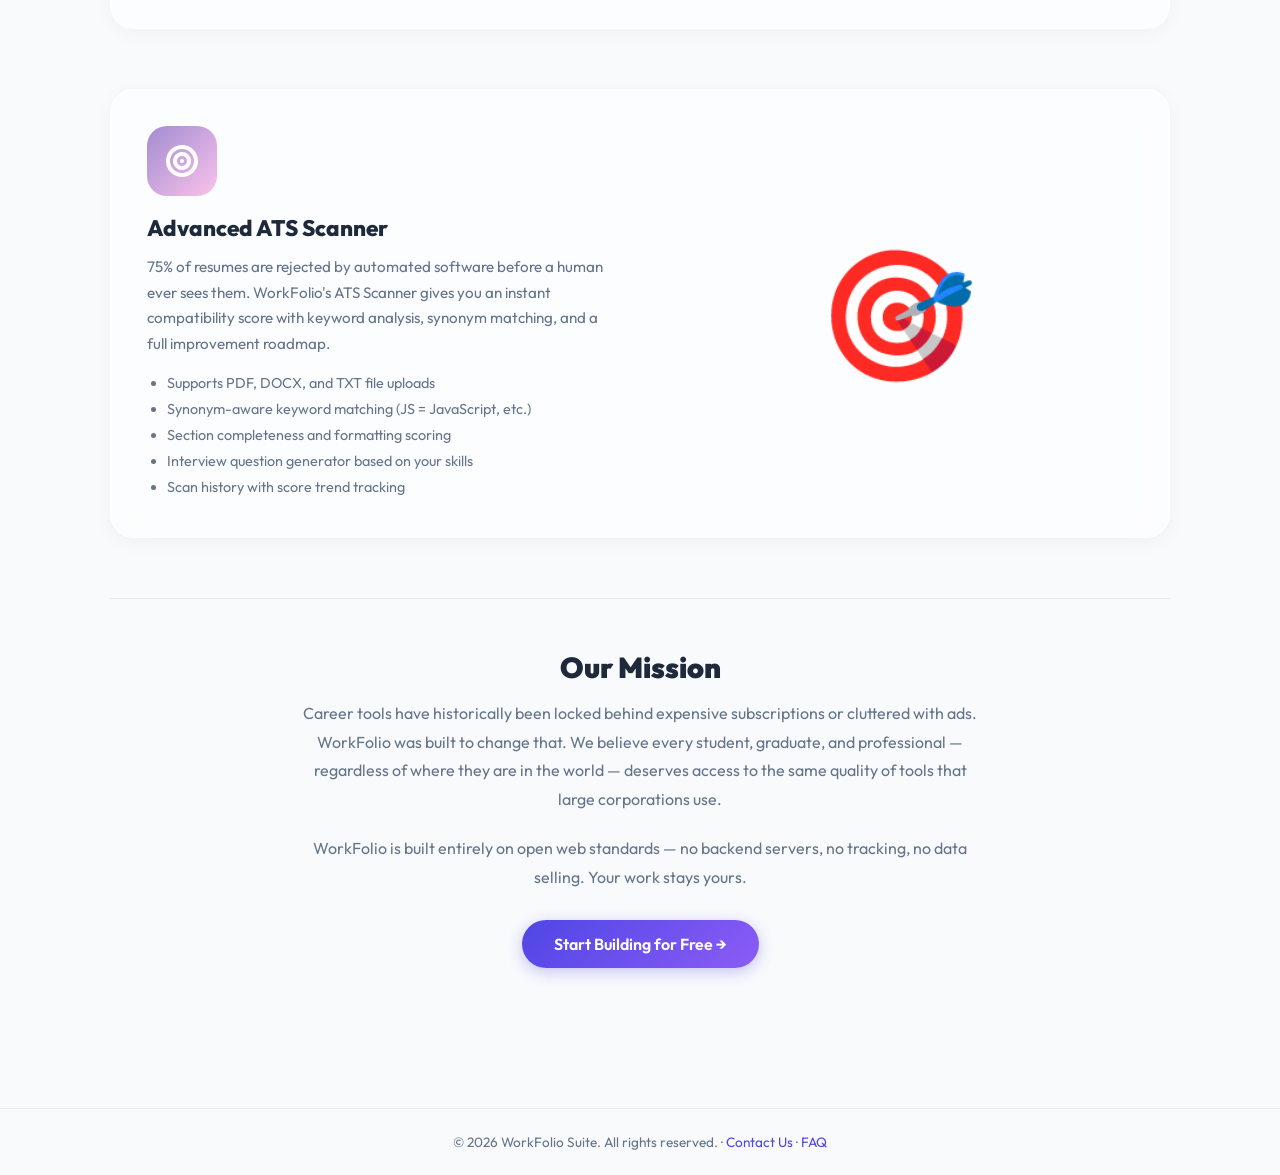
==== commit da2b21f9: "Create about.html" ====
--- a/about.html
+++ b/about.html
@@ -2,95 +2,235 @@
 <html lang="en">
 <head>
     <meta charset="UTF-8">
-    <meta name="viewport" content="width=device-width, initial-scale=1.0">
+    <meta name="viewport" content="width=device-width, initial-scale=1.0, maximum-scale=1.0">
     <title>About Us | WorkFolio</title>
+    <meta name="description" content="Learn about WorkFolio — your free career acceleration platform for resumes, portfolios, and ATS scanning.">
+    <link rel="icon" type="image/png" href="1775117704121_logo.png">
     <link rel="stylesheet" href="style.css">
     <link rel="stylesheet" href="https://cdnjs.cloudflare.com/ajax/libs/font-awesome/6.4.0/css/all.min.css">
+    <style>
+        /* Sticky top nav */
+        .top-nav {
+            position: sticky; top: 0; z-index: 900;
+            background: rgba(255,255,255,0.88);
+            backdrop-filter: blur(16px); -webkit-backdrop-filter: blur(16px);
+            border-bottom: 1px solid rgba(0,0,0,0.07);
+            padding: 12px 20px;
+            display: flex; align-items: center; justify-content: space-between;
+        }
+        [data-theme="dark"] .top-nav {
+            background: rgba(15,23,42,0.92) !important;
+            border-bottom-color: rgba(255,255,255,0.07) !important;
+        }
+        .back-btn { display:flex; align-items:center; gap:8px; font-weight:700; font-size:0.9rem; color:var(--text-dark); text-decoration:none; transition:0.2s; }
+        .back-btn:hover { color:var(--primary); }
+        [data-theme="dark"] .back-btn { color:#f1f5f9; }
+        .page-title { font-weight:800; font-size:1rem; color:var(--text-dark); }
+        [data-theme="dark"] .page-title { color:#f1f5f9; }
+        .theme-toggle { background:none; border:none; cursor:pointer; font-size:1.1rem; color:var(--text-dark); min-width:40px; min-height:40px; display:flex; align-items:center; justify-content:center; border-radius:10px; transition:0.2s; }
+        .theme-toggle:hover { background:rgba(79,70,229,0.1); color:var(--primary); }
+        [data-theme="dark"] .theme-toggle { color:#f1f5f9; }
+
+        /* About page content */
+        .about-wrap { max-width: 1100px; margin: 0 auto; padding: 40px 20px 80px; }
+        .about-hero { text-align: center; margin-bottom: 60px; }
+        .about-hero h1 { font-size: clamp(1.8rem, 5vw, 2.8rem); font-weight: 900; color: var(--text-dark); margin-bottom: 14px; }
+        .about-hero p { color: var(--text-light); font-size: 1.05rem; line-height: 1.7; max-width: 600px; margin: 0 auto; }
+        [data-theme="dark"] .about-hero h1 { color: #f1f5f9; }
+
+        /* Feature blocks */
+        .feature-block {
+            display: grid;
+            grid-template-columns: 1fr 1fr;
+            gap: 40px;
+            align-items: center;
+            margin-bottom: 60px;
+            padding: 36px;
+            border-radius: 24px;
+            background: rgba(255,255,255,0.6);
+            backdrop-filter: blur(12px);
+            border: 1px solid rgba(255,255,255,0.8);
+            box-shadow: 0 4px 20px rgba(0,0,0,0.04);
+        }
+        .feature-block.reverse { direction: rtl; }
+        .feature-block.reverse > * { direction: ltr; }
+        [data-theme="dark"] .feature-block { background: rgba(30,41,59,0.6) !important; border-color: rgba(255,255,255,0.07) !important; }
+        @media (max-width: 768px) {
+            .feature-block { grid-template-columns: 1fr; direction: ltr !important; gap: 24px; padding: 24px; }
+            .feature-block.reverse > * { direction: ltr; }
+        }
+
+        .feature-icon-wrap {
+            display: flex; align-items: center; justify-content: center;
+            width: 70px; height: 70px; border-radius: 20px;
+            margin-bottom: 18px; font-size: 2rem; color: white;
+        }
+        .feature-block h3 { font-size: 1.4rem; font-weight: 800; color: var(--text-dark); margin-bottom: 12px; }
+        .feature-block p { color: var(--text-light); line-height: 1.7; margin-bottom: 14px; font-size: 0.95rem; }
+        [data-theme="dark"] .feature-block h3 { color: #f1f5f9; }
+        [data-theme="dark"] .feature-block p { color: #94a3b8; }
+        .feature-block ul { padding-left: 20px; color: var(--text-light); font-size: 0.9rem; line-height: 1.8; }
+        [data-theme="dark"] .feature-block ul { color: #94a3b8; }
+        .feature-visual { text-align: center; }
+        .feature-visual .icon-big { font-size: clamp(5rem, 12vw, 8rem); line-height: 1; }
+
+        /* Stats row */
+        .stats-section {
+            background: linear-gradient(135deg, #4f46e5, #8b5cf6, #ec4899);
+            border-radius: 24px; padding: 50px 30px; text-align: center;
+            color: white; margin-bottom: 60px;
+        }
+        .stats-section h2 { font-size: 1.8rem; font-weight: 900; margin-bottom: 8px; }
+        .stats-section p { opacity: 0.85; margin-bottom: 36px; }
+        .stats-row { display: flex; justify-content: center; gap: 40px; flex-wrap: wrap; }
+        .stat-box { min-width: 120px; }
+        .stat-box .n { font-size: 2.2rem; font-weight: 900; }
+        .stat-box .l { font-size: 0.82rem; opacity: 0.8; margin-top: 4px; }
+
+        /* Team / Mission section */
+        .mission-section { text-align: center; margin-bottom: 60px; }
+        .mission-section h2 { font-size: 1.8rem; font-weight: 900; color: var(--text-dark); margin-bottom: 14px; }
+        .mission-section p { color: var(--text-light); font-size: 1rem; line-height: 1.8; max-width: 680px; margin: 0 auto 20px; }
+        [data-theme="dark"] .mission-section h2 { color: #f1f5f9; }
+        [data-theme="dark"] .mission-section p { color: #94a3b8; }
+
+        .divider-line { border: none; border-top: 1px solid rgba(0,0,0,0.07); margin: 50px 0; }
+        [data-theme="dark"] .divider-line { border-top-color: rgba(255,255,255,0.08); }
+    </style>
 </head>
 <body>
-
-    <nav class="navbar">
-        <a href="index.html" class="logo" style="font-size: 1.5rem;">
-            <i class="fas fa-arrow-left"></i>
+    <div class="bg-orb orb-1"></div>
+    <div class="bg-orb orb-2"></div>
+
+    <!-- Top Nav -->
+    <nav class="top-nav">
+        <a href="index.html" class="back-btn">
+            <i class="fas fa-arrow-left"></i> Home
         </a>
-        <div class="logo-text" style="font-size: 1.5rem;">About WorkFolio</div>
-        <i class="fas fa-info-circle fa-2x"></i>
+        <div class="page-title"><i class="fas fa-info-circle" style="color:var(--primary); margin-right:6px;"></i>About WorkFolio</div>
+        <button class="theme-toggle" onclick="toggleTheme()" title="Toggle dark mode">
+            <i class="fas fa-moon" id="themeIcon"></i>
+        </button>
     </nav>
 
-    <div class="page-container" style="background: rgba(255, 255, 255, 0); backdrop-filter: blur(10px);">
-        <section class="hero-section" style="min-height: auto; padding: 40px 20px;">
-            <h1 class="hero-title" style="font-size: 2.5rem;">Empowering Your Career Journey</h1>
-            <p class="intro-text">
-                WorkFolio is more than just a tool; it's your partner in professional growth. 
-                Our mission is to democratize access to powerful career resources, making it easy for anyone to build a compelling professional presence and land their dream job.
-            </p>
-        </section>
-        
-        <hr style="border: 0; border-top: 1px solid rgb(0, 0, 0); margin: 40px 0;">
-
-        <section>
-            <h2 style="text-align: center; font-family: 'Montserrat', sans-serif; margin-bottom: 40px; color: var(--dark);">Our Core Features</h2>
-            
-            <div class="info-container" style="gap: 60px;">
-                
-                <div class="info-content">
-                    <div class="feature-box" style="border-left-color: var(--primary);">
-                        <h3><i class="fas fa-file-alt" style="color: var(--primary);"></i> Intelligent Resume Builder</h3>
-                        <p>
-                            Craft professional, ATS-friendly resumes in minutes. Choose from a variety of modern templates designed by recruiters. Our editor guides you through the process, ensuring your experience and skills are presented effectively.
-                        </p>
-                        <ul style="margin-top: 15px; padding-left: 20px; color: #0c0c0c;">
-                            <li>Multiple professional templates.</li>
-                            <li>Real-time preview as you edit.</li>
-                            <li>One-click PDF download.</li>
-                        </ul>
-                    </div>
+    <div class="about-wrap">
+
+        <!-- Hero -->
+        <div class="about-hero">
+            <h1>Empowering Your <span class="text-gradient">Career Journey</span></h1>
+            <p>WorkFolio is your all-in-one, free career acceleration platform. We believe every professional deserves world-class tools to present themselves — regardless of budget.</p>
+        </div>
+
+        <!-- Stats -->
+        <div class="stats-section">
+            <h2>Trusted by Job Seekers Worldwide</h2>
+            <p>Thousands of professionals have already built their future with WorkFolio.</p>
+            <div class="stats-row">
+                <div class="stat-box"><div class="n">10K+</div><div class="l">Active Users</div></div>
+                <div class="stat-box"><div class="n">30+</div><div class="l">Resume Templates</div></div>
+                <div class="stat-box"><div class="n">30+</div><div class="l">Portfolio Themes</div></div>
+                <div class="stat-box"><div class="n">100+</div><div class="l">Job Descriptions</div></div>
+                <div class="stat-box"><div class="n">100%</div><div class="l">Free Forever</div></div>
+            </div>
+        </div>
+
+        <hr class="divider-line">
+
+        <!-- Feature 1: Resume Builder -->
+        <div class="feature-block">
+            <div class="feature-content">
+                <div class="feature-icon-wrap" style="background:linear-gradient(135deg,#fbc2eb,#a6c1ee);">
+                    <i class="fas fa-file-alt"></i>
                 </div>
-                <div class="tech-image-container">
-                    <img src="C:\Users\MUHAMMED MEHRAJ\Downloads\file_00000000424471fa8d651b2b9f74dff1.png" alt="Resume Builder Illustration" class="tech-illustration" style="max-width: 400px;">
+                <h3>Intelligent Resume Builder</h3>
+                <p>Craft professional, ATS-friendly resumes in minutes. Choose from 30+ modern templates designed by career experts. Our Canva-style editor lets you customise every detail with real-time preview.</p>
+                <ul>
+                    <li>30+ professional templates with instant switching</li>
+                    <li>Inline editing directly on the resume canvas</li>
+                    <li>AI Summary Generator and bullet point writer</li>
+                    <li>Cover Letter Generator with job description matching</li>
+                    <li>High-resolution PDF export (no watermarks)</li>
+                </ul>
+            </div>
+            <div class="feature-visual">
+                <div class="icon-big">📄</div>
+            </div>
+        </div>
+
+        <!-- Feature 2: Portfolio Maker -->
+        <div class="feature-block reverse">
+            <div class="feature-visual">
+                <div class="icon-big">🎨</div>
+            </div>
+            <div class="feature-content">
+                <div class="feature-icon-wrap" style="background:linear-gradient(135deg,#8ec5fc,#e0c3fc);">
+                    <i class="fas fa-laptop-code"></i>
                 </div>
-
-                <div class="tech-image-container" style="order: 2;">
-                    <img src="C:\Users\MUHAMMED MEHRAJ\Downloads\1770316056311.png" alt="Portfolio Maker Illustration" class="tech-illustration" style="max-width: 400px;">
+                <h3>Stunning Portfolio Maker</h3>
+                <p>Stand out with a personal portfolio website. Choose from 30 distinct layouts — from Bento Grid and Glassmorphism to Cyberpunk Neon and Neo-Brutalism. The AI Co-Pilot lets you redesign with just a sentence.</p>
+                <ul>
+                    <li>30 unique visual themes</li>
+                    <li>AI Co-Pilot: type commands to redesign instantly</li>
+                    <li>Live preview with desktop, tablet & mobile viewport</li>
+                    <li>Export as a standalone HTML file to host anywhere</li>
+                    <li>One-click resume data sync</li>
+                </ul>
+            </div>
+        </div>
+
+        <!-- Feature 3: ATS Scanner -->
+        <div class="feature-block">
+            <div class="feature-content">
+                <div class="feature-icon-wrap" style="background:linear-gradient(135deg,#a18cd1,#fbc2eb);">
+                    <i class="fas fa-bullseye"></i>
                 </div>
-                <div class="info-content" style="order: 1;">
-                    <div class="feature-box" style="border-left-color: var(--purple);">
-                        <h3><i class="fas fa-laptop-code" style="color: var(--purple);"></i> Stunning Portfolio Maker</h3>
-                        <p>
-                            Stand out from the crowd with a personal portfolio website. Showcase your projects, achievements, and skills in a visually engaging way. No coding required – just fill in your details and let WorkFolio do the rest.
-                        </p>
-                        <ul style="margin-top: 15px; padding-left: 20px; color: #0c0c0c;">
-                            <li>Showcase projects with images and descriptions.</li>
-                            <li>Clean, modern design.</li>
-                            <li>Export as a shareable PDF document.</li>
-                        </ul>
-                    </div>
-                </div>
-
-                <div class="info-content">
-                    <div class="feature-box" style="border-left-color: var(--green);">
-                        <h3><i class="fas fa-bullseye" style="color: var(--green);"></i> Advanced ATS Scanner</h3>
-                        <p>
-                            Don't let automated systems reject your application. Our ATS Scanner analyzes your resume against job descriptions to identify missing keywords and provide an optimization score, increasing your chances of getting hired.
-                        </p>
-                        <ul style="margin-top: 15px; padding-left: 20px; color: #0c0c0c;">
-                            <li>Instant keyword match analysis.</li>
-                            <li>Visual score indicator.</li>
-                            <li>Actionable feedback to improve your resume.</li>
-                        </ul>
-                    </div>
-                </div>
-                <div class="tech-image-container">
-                    <img src="C:\Users\MUHAMMED MEHRAJ\Downloads\file_00000000861c71fabd23d7d1073761e0.png" alt="ATS Scanner Illustration" class="tech-illustration" style="max-width: 400px;">
-                </div>
-
-            </div>
-        </section>
+                <h3>Advanced ATS Scanner</h3>
+                <p>75% of resumes are rejected by automated software before a human ever sees them. WorkFolio's ATS Scanner gives you an instant compatibility score with keyword analysis, synonym matching, and a full improvement roadmap.</p>
+                <ul>
+                    <li>Supports PDF, DOCX, and TXT file uploads</li>
+                    <li>Synonym-aware keyword matching (JS = JavaScript, etc.)</li>
+                    <li>Section completeness and formatting scoring</li>
+                    <li>Interview question generator based on your skills</li>
+                    <li>Scan history with score trend tracking</li>
+                </ul>
+            </div>
+            <div class="feature-visual">
+                <div class="icon-big">🎯</div>
+            </div>
+        </div>
+
+        <hr class="divider-line">
+
+        <!-- Mission -->
+        <div class="mission-section">
+            <h2>Our Mission</h2>
+            <p>Career tools have historically been locked behind expensive subscriptions or cluttered with ads. WorkFolio was built to change that. We believe every student, graduate, and professional — regardless of where they are in the world — deserves access to the same quality of tools that large corporations use.</p>
+            <p>WorkFolio is built entirely on open web standards — no backend servers, no tracking, no data selling. Your work stays yours.</p>
+            <a href="register.html" class="btn-gradient" style="display:inline-block; margin-top:8px; padding:14px 32px; font-size:1rem;">
+                Start Building for Free →
+            </a>
+        </div>
+
     </div>
-    
-    <footer class="dashboard-footer" style="margin-top: 50px;">
-        <p class="copyright">&copy; 2026 WorkFolio Suite. All rights reserved.</p>
+
+    <footer style="text-align:center; padding:24px; color:var(--text-light); font-size:0.85rem; border-top:1px solid rgba(0,0,0,0.06);">
+        <p>&copy; 2026 WorkFolio Suite. All rights reserved. · <a href="contact.html" style="color:var(--primary); text-decoration:none;">Contact Us</a> · <a href="faq.html" style="color:var(--primary); text-decoration:none;">FAQ</a></p>
     </footer>
 
+    <script>
+        (function() {
+            const saved = localStorage.getItem('wf_theme') ||
+                (window.matchMedia('(prefers-color-scheme: dark)').matches ? 'dark' : 'light');
+            document.documentElement.setAttribute('data-theme', saved);
+            const icon = document.getElementById('themeIcon');
+            if (icon) icon.className = saved === 'dark' ? 'fas fa-sun' : 'fas fa-moon';
+        })();
+        function toggleTheme() {
+            const isDark = document.documentElement.getAttribute('data-theme') === 'dark';
+            document.documentElement.setAttribute('data-theme', isDark ? 'light' : 'dark');
+            document.getElementById('themeIcon').className = isDark ? 'fas fa-moon' : 'fas fa-sun';
+            localStorage.setItem('wf_theme', isDark ? 'light' : 'dark');
+        }
+    </script>
 </body>
-</html>+</html>
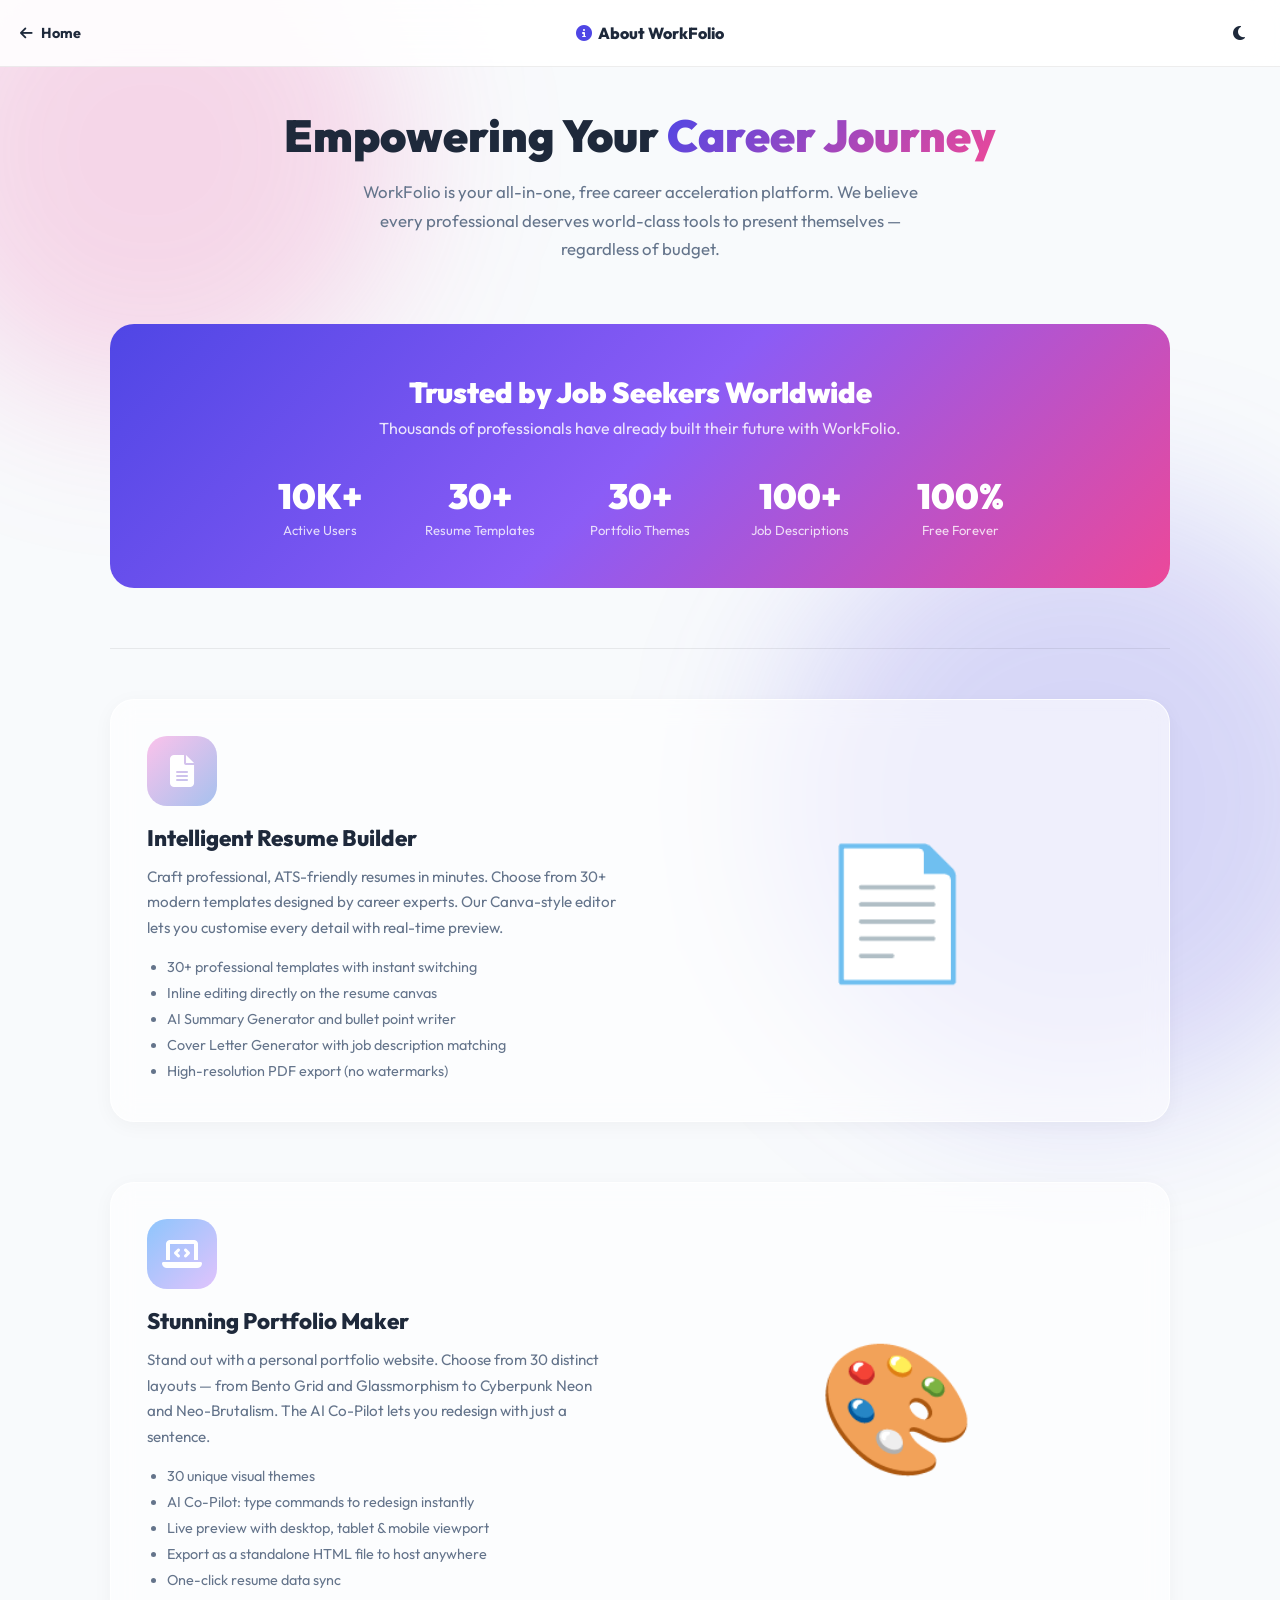
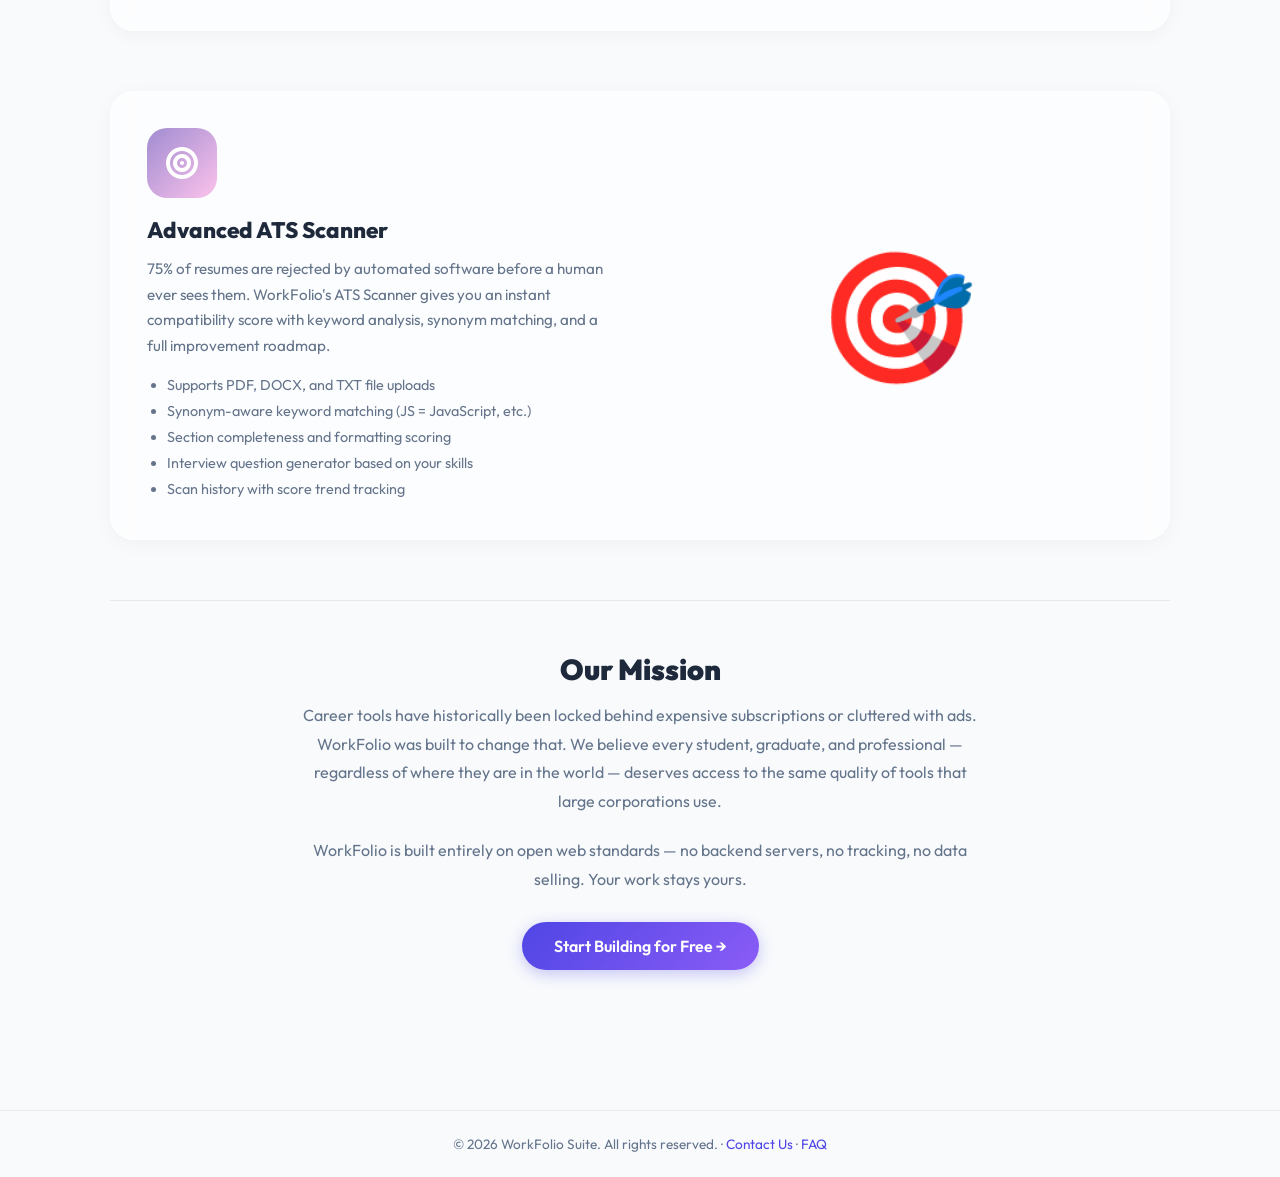
==== commit e1fefeb3: "Add files via upload" ====
--- a/about.html
+++ b/about.html
@@ -233,4 +233,4 @@
         }
     </script>
 </body>
-</html>
+</html>
--- a/style.css
+++ b/style.css
@@ -11,6 +11,51 @@
     --glass-shadow: 0 8px 32px 0 rgba(31, 38, 135, 0.07);
 }
 
+/* ========================================================
+   GLOBAL DARK MODE — Applied to ALL pages via data-theme
+   ======================================================== */
+[data-theme="dark"] {
+    --primary: #818cf8;
+    --secondary: #f472b6;
+    --text-dark: #f1f5f9;
+    --text-light: #94a3b8;
+    --glass-bg: rgba(15, 23, 42, 0.75);
+    --glass-border: rgba(255, 255, 255, 0.08);
+    --glass-shadow: 0 8px 32px 0 rgba(0, 0, 0, 0.4);
+    color-scheme: dark;
+}
+[data-theme="dark"] body { background-color: #0f172a !important; color: #f1f5f9; }
+[data-theme="dark"] .glass-panel,
+[data-theme="dark"] .glass-card,
+[data-theme="dark"] .glass-nav,
+[data-theme="dark"] .glass-footer { background: rgba(15,23,42,0.75) !important; border-color: rgba(255,255,255,0.08) !important; }
+[data-theme="dark"] .nav-links { background: rgba(15,23,42,0.97) !important; border-color: rgba(255,255,255,0.1) !important; }
+[data-theme="dark"] .nav-links a { color: #f1f5f9 !important; border-bottom-color: rgba(255,255,255,0.07) !important; }
+[data-theme="dark"] .logo { color: #f1f5f9 !important; }
+[data-theme="dark"] .menu-toggle { color: #f1f5f9 !important; }
+[data-theme="dark"] details { background: rgba(15,23,42,0.6) !important; border-color: rgba(255,255,255,0.1) !important; }
+[data-theme="dark"] details[open] { background: rgba(15,23,42,0.9) !important; }
+[data-theme="dark"] summary { color: #f1f5f9 !important; }
+[data-theme="dark"] .faq-content { color: #94a3b8 !important; }
+[data-theme="dark"] .about-text h2 { color: #f1f5f9 !important; }
+[data-theme="dark"] .about-text p { color: #94a3b8 !important; }
+[data-theme="dark"] .glass-card h3 { color: #f1f5f9 !important; }
+[data-theme="dark"] .glass-card p { color: #94a3b8 !important; }
+[data-theme="dark"] .section-title h2 { color: #f1f5f9 !important; }
+[data-theme="dark"] .hero-content h1 { color: #f1f5f9; }
+[data-theme="dark"] .footer-links a { color: #94a3b8 !important; }
+[data-theme="dark"] .input-group input { background: rgba(30,41,59,0.8) !important; color: #f1f5f9 !important; border-color: rgba(255,255,255,0.15) !important; }
+[data-theme="dark"] .auth-box { background: rgba(15,23,42,0.9) !important; }
+[data-theme="dark"] .auth-header h2 { color: #f1f5f9 !important; }
+[data-theme="dark"] .auth-header p { color: #94a3b8 !important; }
+[data-theme="dark"] .toggle-text { color: #94a3b8 !important; }
+[data-theme="dark"] .page-container { color: #f1f5f9 !important; }
+[data-theme="dark"] .contact-card { background: rgba(15,23,42,0.8) !important; }
+[data-theme="dark"] label, [data-theme="dark"] .field-label { color: #cbd5e1 !important; }
+[data-theme="dark"] .field-wrap input, [data-theme="dark"] .field-wrap textarea { background: rgba(30,41,59,0.8) !important; color: #f1f5f9 !important; border-color: rgba(139,92,246,0.4) !important; }
+[data-theme="dark"] .faq-answer { color: #94a3b8 !important; }
+
+
 * { margin: 0; padding: 0; box-sizing: border-box; font-family: 'Outfit', sans-serif; }
 
 /* === HIDE SCROLLBAR GLOBALLY === */
@@ -79,18 +124,19 @@
 
 /* === UNIVERSAL NAVBAR & HAMBURGER MENU === */
 .glass-nav {
-    position: fixed; 
-    top: 20px; 
-    left: 50%; 
-    transform: translateX(-50%); 
-    width: 90%; 
-    max-width: 650px; 
-    border-radius: 50px; 
-    padding: 15px 30px; 
-    display: flex !important; 
-    justify-content: space-between !important; 
-    align-items: center !important; 
+    position: fixed;
+    top: 12px;
+    left: 50%;
+    transform: translateX(-50%);
+    width: calc(100% - 24px);
+    max-width: 650px;
+    border-radius: 50px;
+    padding: 10px 18px;
+    display: flex !important;
+    justify-content: space-between !important;
+    align-items: center !important;
     z-index: 1000;
+    box-sizing: border-box;
 }
 
 .logo { display: flex; align-items: center; gap: 10px; font-weight: 800; font-size: 1.5rem; text-decoration: none; color: var(--text-dark); }
@@ -101,13 +147,37 @@
 
 /* The Hidden Glass Menu */
 .nav-links {
-    position: absolute !important; top: 80px; right: -150%; 
-    width: 260px; background: var(--glass-bg); backdrop-filter: blur(20px); -webkit-backdrop-filter: blur(20px);
-    border: 1px solid var(--glass-border); box-shadow: 0 20px 40px rgba(0,0,0,0.1); border-radius: 24px;
-    display: flex !important; flex-direction: column; align-items: flex-start; padding: 25px; transition: 0.4s cubic-bezier(0.4, 0, 0.2, 1);
+    position: fixed;
+    top: 0;
+    right: -100vw;
+    width: min(300px, 85vw);
+    height: 100dvh;
+    background: rgba(255,255,255,0.97);
+    backdrop-filter: blur(20px);
+    -webkit-backdrop-filter: blur(20px);
+    border-left: 1px solid var(--glass-border);
+    box-shadow: -8px 0 40px rgba(0,0,0,0.12);
+    border-radius: 0;
+    display: flex !important;
+    flex-direction: column;
+    align-items: flex-start;
+    padding: 70px 24px 24px;
+    transition: right 0.35s cubic-bezier(0.4, 0, 0.2, 1);
+    z-index: 999;
+    overflow-y: auto;
 }
 
 .nav-links.active { right: 0 !important; }
+
+/* Overlay behind open menu */
+.nav-links.active::before {
+    content: '';
+    position: fixed;
+    inset: 0;
+    right: min(300px, 85vw);
+    background: rgba(0,0,0,0.3);
+    z-index: -1;
+}
 
 .nav-links a {
     text-decoration: none; color: var(--text-dark); font-weight: 500; margin: 10px 0; width: 100%;
@@ -380,7 +450,7 @@
 /* Mobile Phones */
 @media (max-width: 768px) {
     .desktop-only { display: none !important; }
-    .glass-nav { width: 95% !important; padding: 12px 20px !important; top: 10px !important; }
+    .glass-nav { width: calc(100% - 20px) !important; padding: 10px 16px !important; top: 8px !important; border-radius: 16px !important; }
     .hero { padding: 100px 15px 40px; }
     .hero h1 { font-size: 2.5rem; }
     .hero p { font-size: 1rem; }
@@ -1697,20 +1767,7 @@
 @media (max-width: 768px) {
     /* Mobile Navigation */
     .menu-toggle { display: block !important; color: var(--primary); }
-    .nav-links { 
-        display: none; 
-        flex-direction: column; 
-        position: absolute; 
-        top: 100%; 
-        left: 0; 
-        width: 100%; 
-        background: rgba(255,255,255,0.98); 
-        backdrop-filter: blur(10px); 
-        padding: 20px; 
-        box-shadow: 0 15px 30px rgba(0,0,0,0.1); 
-        border-bottom: 1px solid rgba(139,92,246,0.2); 
-    }
-    .nav-links.active { display: flex; }
+    /* nav-links is handled by the global slide-in rule above */
     .menu-auth { flex-direction: column; width: 100%; align-items: flex-start; }
 
     /* Template Gallery Adjustments */
@@ -2021,4 +2078,117 @@
 .deploy-status { font-size: 1.1rem; font-weight: 600; color: white; margin-bottom: 10px; }
 .deploy-logs { font-family: 'Fira Code', monospace; font-size: 0.8rem; color: #94a3b8; text-align: left; background: #0f172a; padding: 15px; border-radius: 8px; height: 100px; overflow: hidden; margin-bottom: 20px; }
 .deploy-link { display: none; background: #0f172a; padding: 15px; border-radius: 8px; border: 1px solid #10b981; color: #10b981; font-weight: bold; word-break: break-all; }
-@keyframes spin { to { transform: rotate(360deg); } }+@keyframes spin { to { transform: rotate(360deg); } }
+/* ========================================================
+   MOBILE NAV — CLOSE OVERLAY & FINAL FIXES
+   ======================================================== */
+.nav-overlay {
+    display: none;
+    position: fixed;
+    inset: 0;
+    background: rgba(0,0,0,0.45);
+    z-index: 998;
+    touch-action: none;
+}
+.nav-overlay.active { display: block; }
+
+/* Close button inside the nav panel */
+.nav-close-btn {
+    position: absolute;
+    top: 18px;
+    right: 18px;
+    background: rgba(239,68,68,0.1);
+    border: 1px solid rgba(239,68,68,0.3);
+    color: #ef4444;
+    width: 34px;
+    height: 34px;
+    border-radius: 50%;
+    display: flex;
+    align-items: center;
+    justify-content: center;
+    font-size: 1rem;
+    cursor: pointer;
+    transition: 0.2s;
+}
+.nav-close-btn:hover { background: #ef4444; color: white; }
+
+/* Fix hero padding so it clears the fixed nav on all screen sizes */
+@media (max-width: 480px) {
+    .hero { padding-top: 90px !important; }
+    .hero-content { padding: 30px 20px !important; }
+    .hero h1 { font-size: clamp(1.9rem, 8vw, 2.8rem) !important; }
+    .stats-bar { gap: 12px !important; }
+    .stat-item .stat-number { font-size: 1.4rem !important; }
+    .glass-nav { border-radius: 14px !important; }
+    .btn-lg { padding: 12px 20px !important; font-size: 1rem !important; }
+    .about-grid { gap: 24px !important; }
+    .faq-container { padding: 20px !important; }
+    section.section-padding { padding: 50px 4% !important; }
+}
+
+/* Make sure the nav right-side controls are never clipped */
+.glass-nav .logo { flex-shrink: 0; min-width: 0; }
+.glass-nav > div:last-child { flex-shrink: 0; display: flex; align-items: center; gap: 8px; }
+
+/* Fix: announcement bar doesn't overlap nav */
+.announcement-bar { font-size: 0.82rem; padding: 8px 40px 8px 12px; line-height: 1.4; }
+
+/* Touch target improvements */
+.menu-toggle, .theme-toggle { 
+    min-width: 44px; min-height: 44px; 
+    display: flex !important; align-items: center; justify-content: center;
+    border-radius: 10px;
+}
+
+/* Smooth page body scroll when menu opens */
+body.menu-open { overflow: hidden; }
+
+/* =============================================
+   MOBILE NAV — GUARANTEED ICON VISIBILITY FIX
+   ============================================= */
+
+/* On phones, shorten the logo to just the icon so right side never clips */
+@media (max-width: 400px) {
+    .glass-nav .logo span { display: none !important; }
+    .glass-nav { padding: 10px 14px !important; }
+}
+
+/* Ensure right-side controls (dark mode + hamburger) are ALWAYS visible */
+.glass-nav .nav-right-controls {
+    display: flex !important;
+    align-items: center;
+    gap: 4px;
+    flex-shrink: 0;
+    margin-left: auto;
+}
+
+/* Make both buttons have solid visible hit targets */
+.theme-toggle, .menu-toggle {
+    min-width: 42px !important;
+    min-height: 42px !important;
+    display: flex !important;
+    align-items: center !important;
+    justify-content: center !important;
+    border-radius: 12px !important;
+    background: rgba(255,255,255,0.3) !important;
+    border: 1px solid rgba(255,255,255,0.5) !important;
+    color: var(--text-dark) !important;
+    cursor: pointer;
+    transition: all 0.2s;
+    font-size: 1rem !important;
+    flex-shrink: 0 !important;
+}
+.theme-toggle:hover, .menu-toggle:hover {
+    background: rgba(79,70,229,0.15) !important;
+    border-color: var(--primary) !important;
+    color: var(--primary) !important;
+}
+[data-theme="dark"] .theme-toggle,
+[data-theme="dark"] .menu-toggle {
+    background: rgba(255,255,255,0.08) !important;
+    border-color: rgba(255,255,255,0.15) !important;
+    color: #f1f5f9 !important;
+}
+
+/* Per-user projects: ensure localStorage key uses username */
+/* (handled in JS — no CSS needed) */
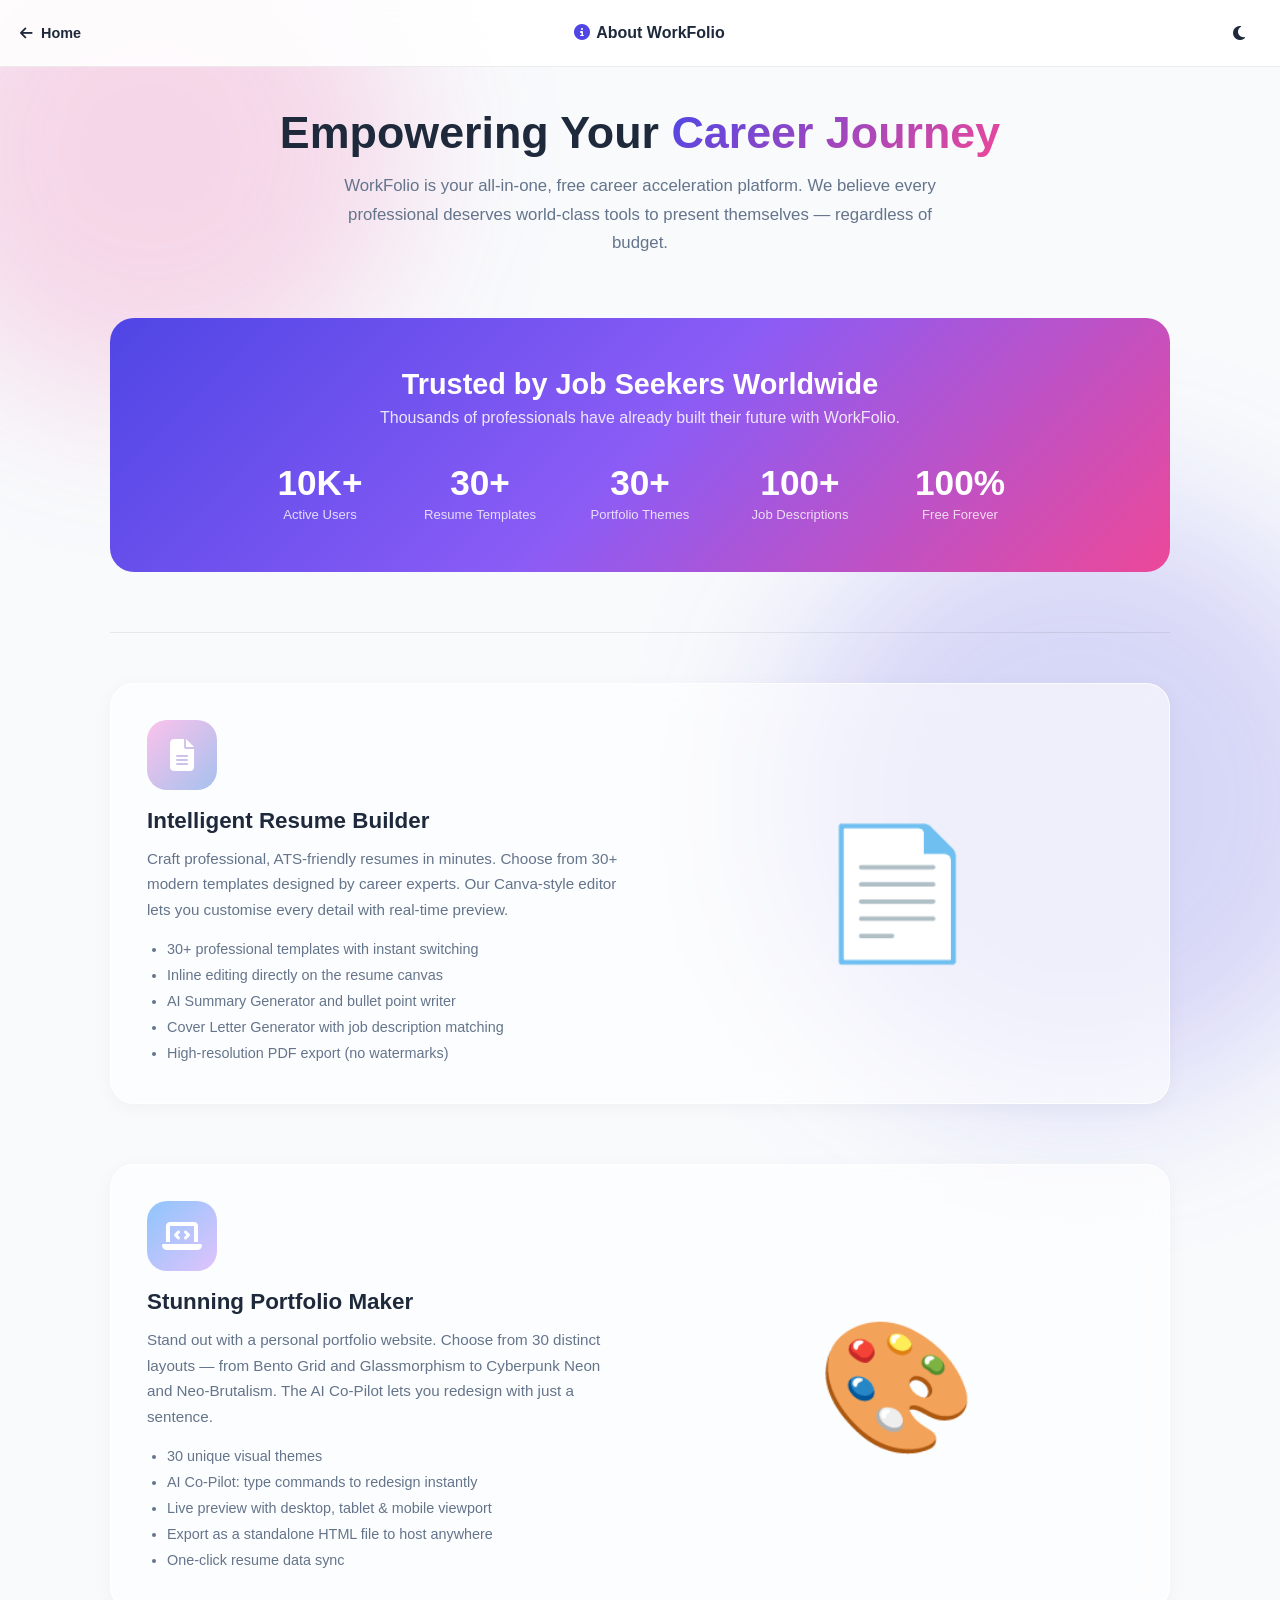
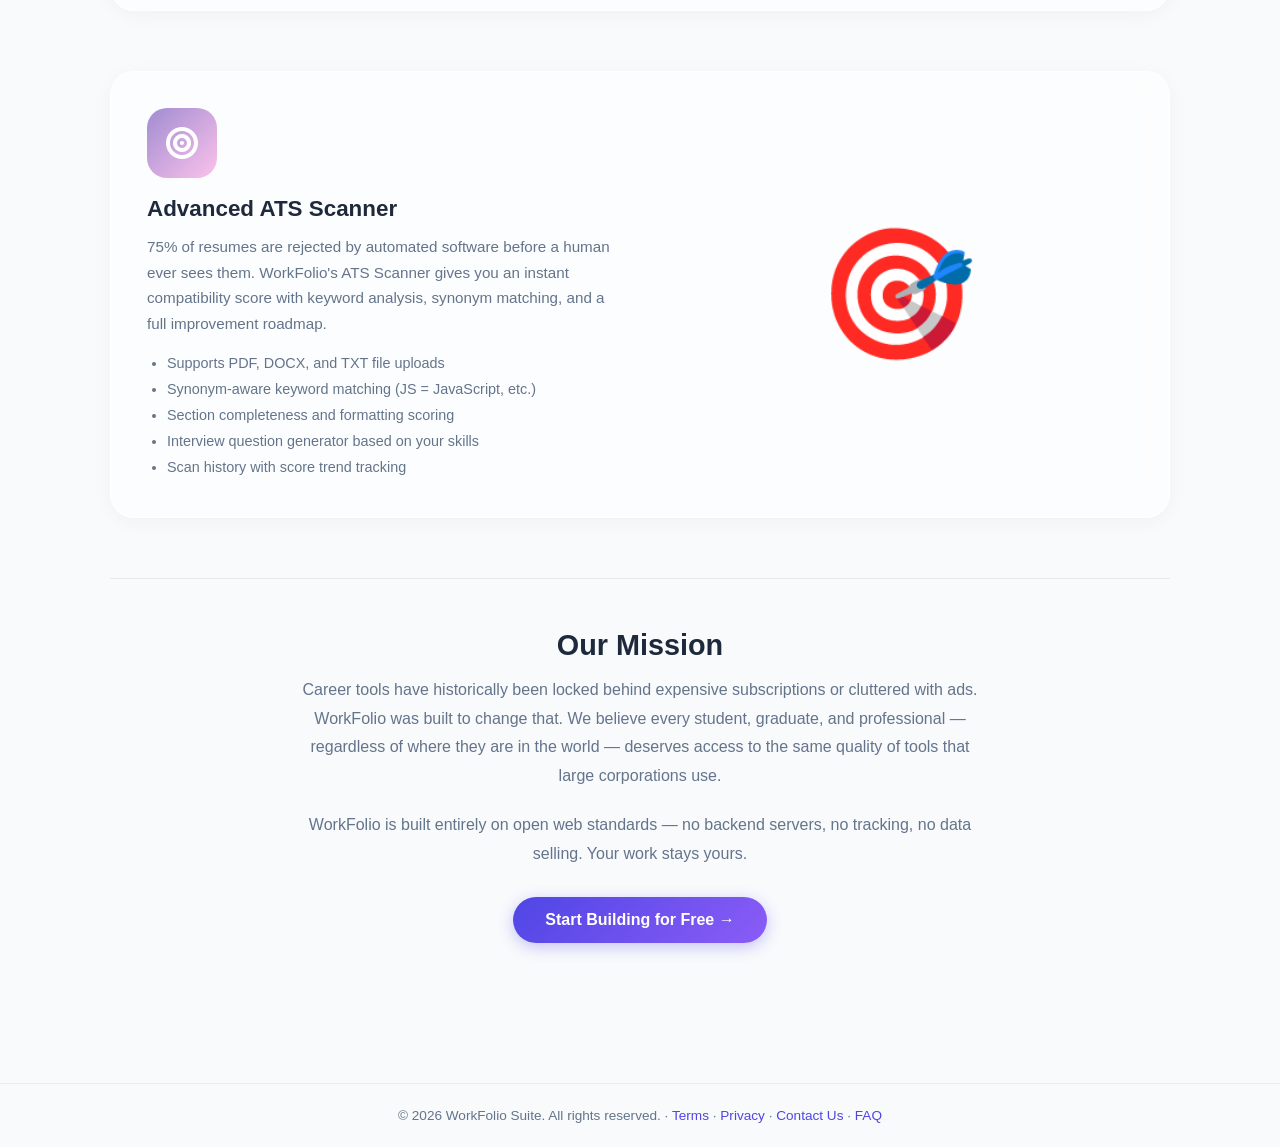
==== commit 97e3a8dd: "Add files via upload" ====
--- a/about.html
+++ b/about.html
@@ -2,6 +2,7 @@
 <html lang="en">
 <head>
     <meta charset="UTF-8">
+    <meta http-equiv="Content-Security-Policy" content="default-src 'self'; script-src 'self' 'unsafe-inline' https://cdnjs.cloudflare.com https://cdn.jsdelivr.net https://cdn.tailwindcss.com https://www.googletagmanager.com https://plausible.io https://analytics.umami.is; style-src 'self' 'unsafe-inline' https://cdnjs.cloudflare.com https://fonts.googleapis.com https://fonts.gstatic.com; font-src 'self' data: https://cdnjs.cloudflare.com https://fonts.gstatic.com; connect-src 'self' https://*.supabase.co https://api.web3forms.com https://fonts.googleapis.com https://fonts.gstatic.com; img-src 'self' data: blob: https:; frame-src 'self' blob:; object-src 'none';">
     <meta name="viewport" content="width=device-width, initial-scale=1.0, maximum-scale=1.0">
     <title>About Us | WorkFolio</title>
     <meta name="description" content="Learn about WorkFolio — your free career acceleration platform for resumes, portfolios, and ATS scanning.">
@@ -214,7 +215,7 @@
     </div>
 
     <footer style="text-align:center; padding:24px; color:var(--text-light); font-size:0.85rem; border-top:1px solid rgba(0,0,0,0.06);">
-        <p>&copy; 2026 WorkFolio Suite. All rights reserved. · <a href="contact.html" style="color:var(--primary); text-decoration:none;">Contact Us</a> · <a href="faq.html" style="color:var(--primary); text-decoration:none;">FAQ</a></p>
+        <p>&copy; 2026 WorkFolio Suite. All rights reserved. · <a href="terms.html" style="color:var(--primary);text-decoration:none;">Terms</a> · <a href="privacy.html" style="color:var(--primary);text-decoration:none;">Privacy</a> · <a href="contact.html" style="color:var(--primary); text-decoration:none;">Contact Us</a> · <a href="faq.html" style="color:var(--primary); text-decoration:none;">FAQ</a></p>
     </footer>
 
     <script>
